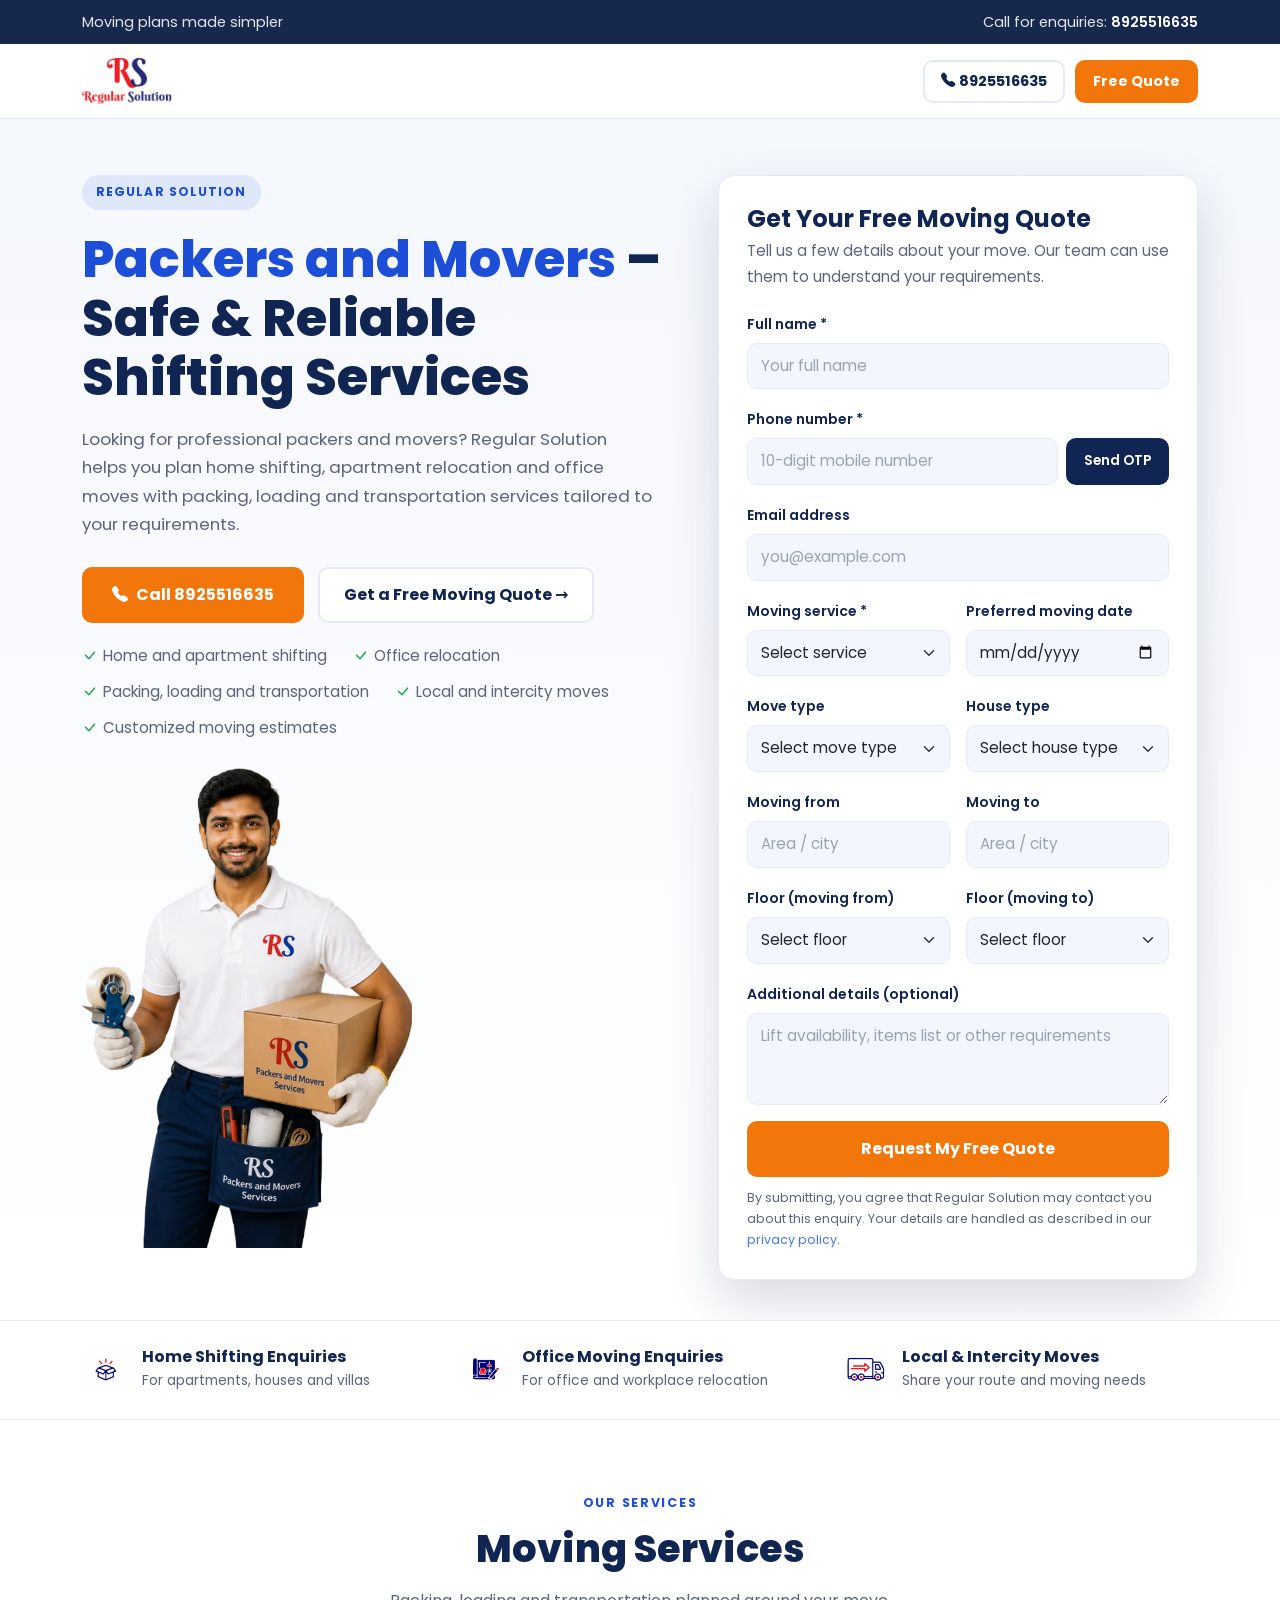
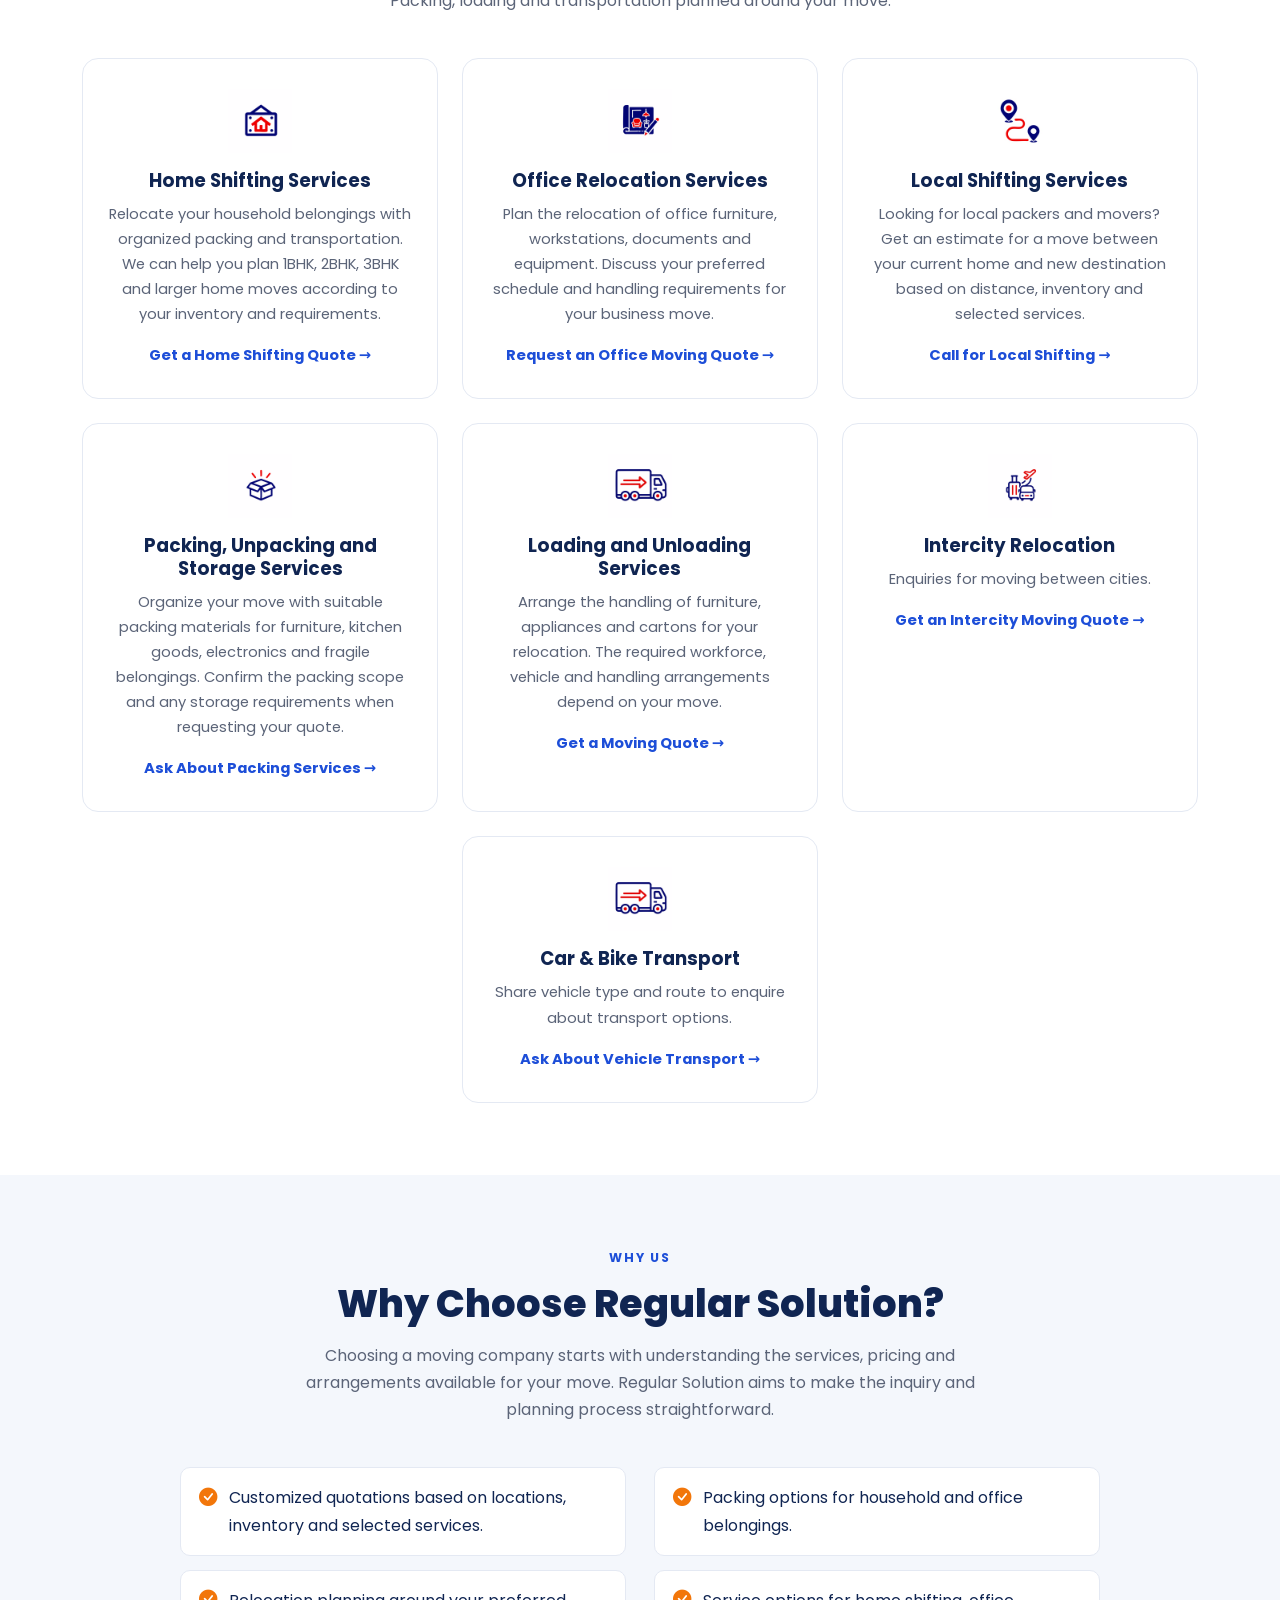
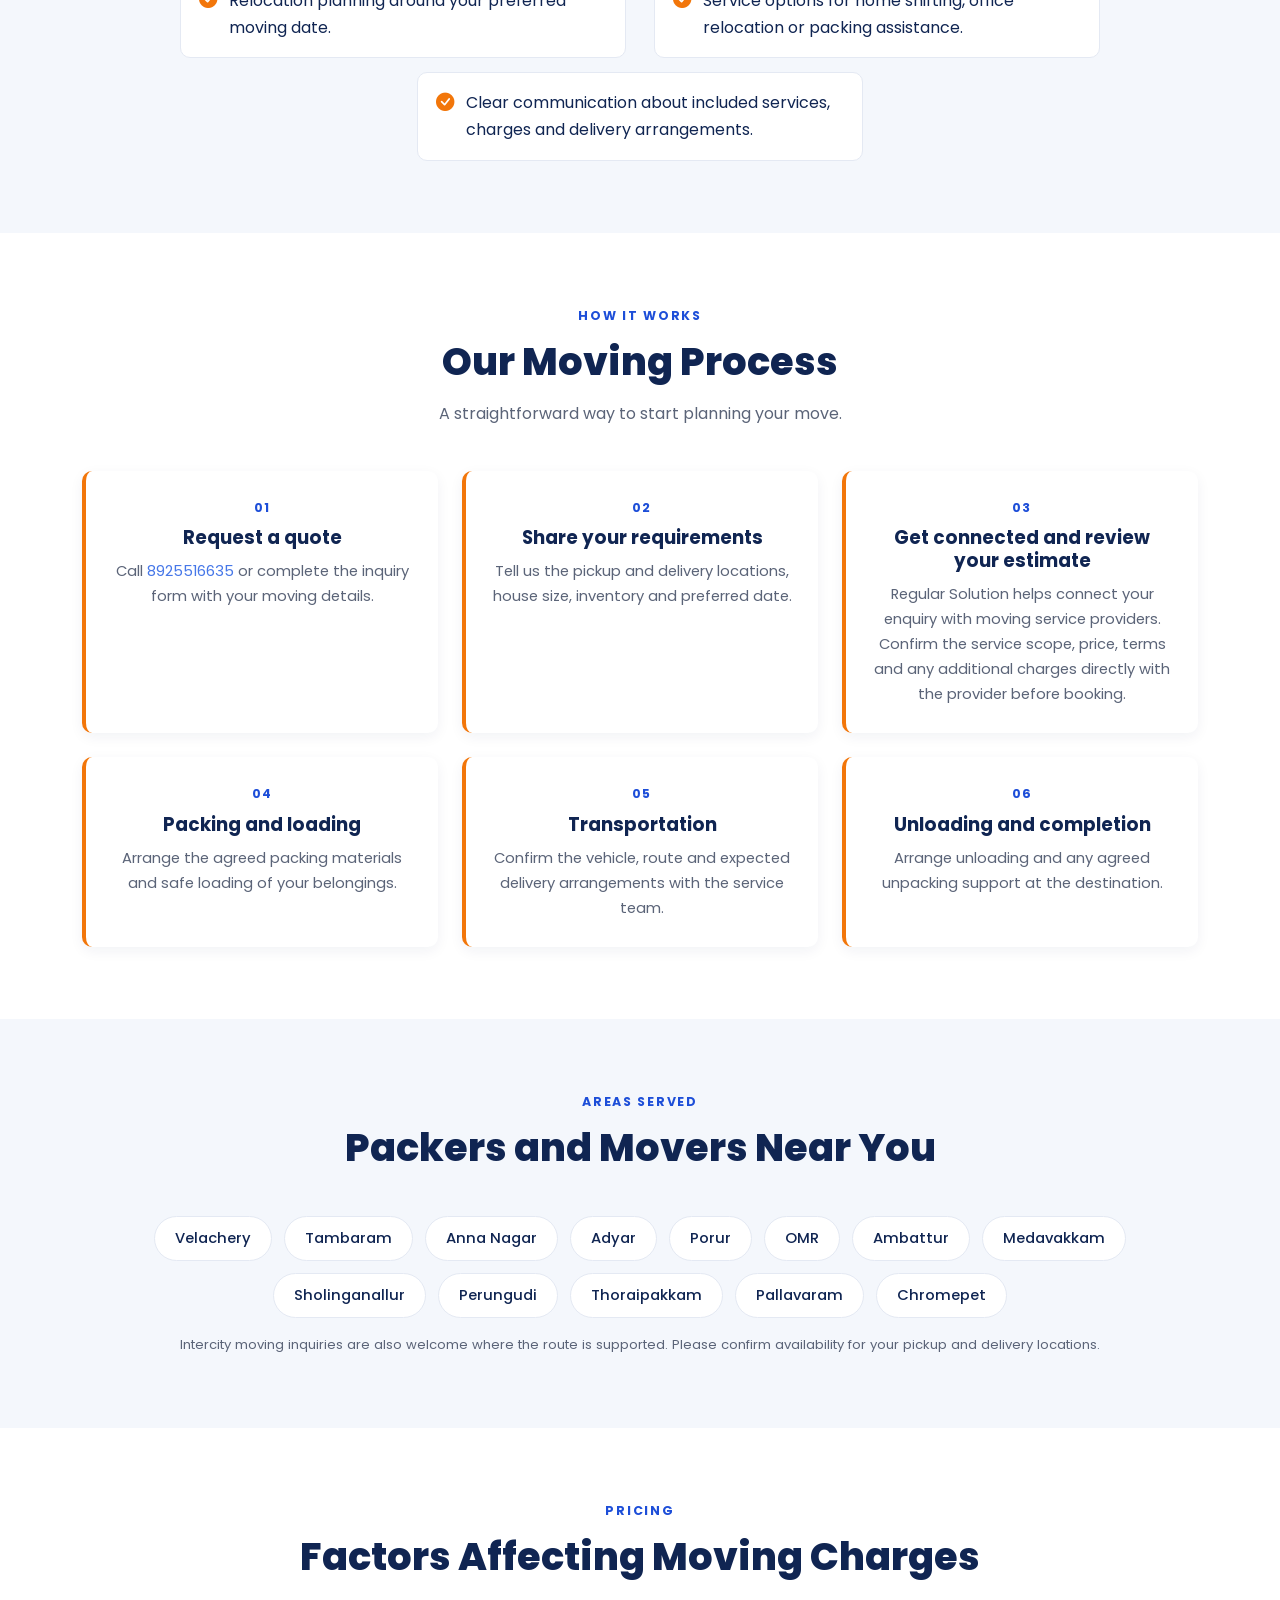
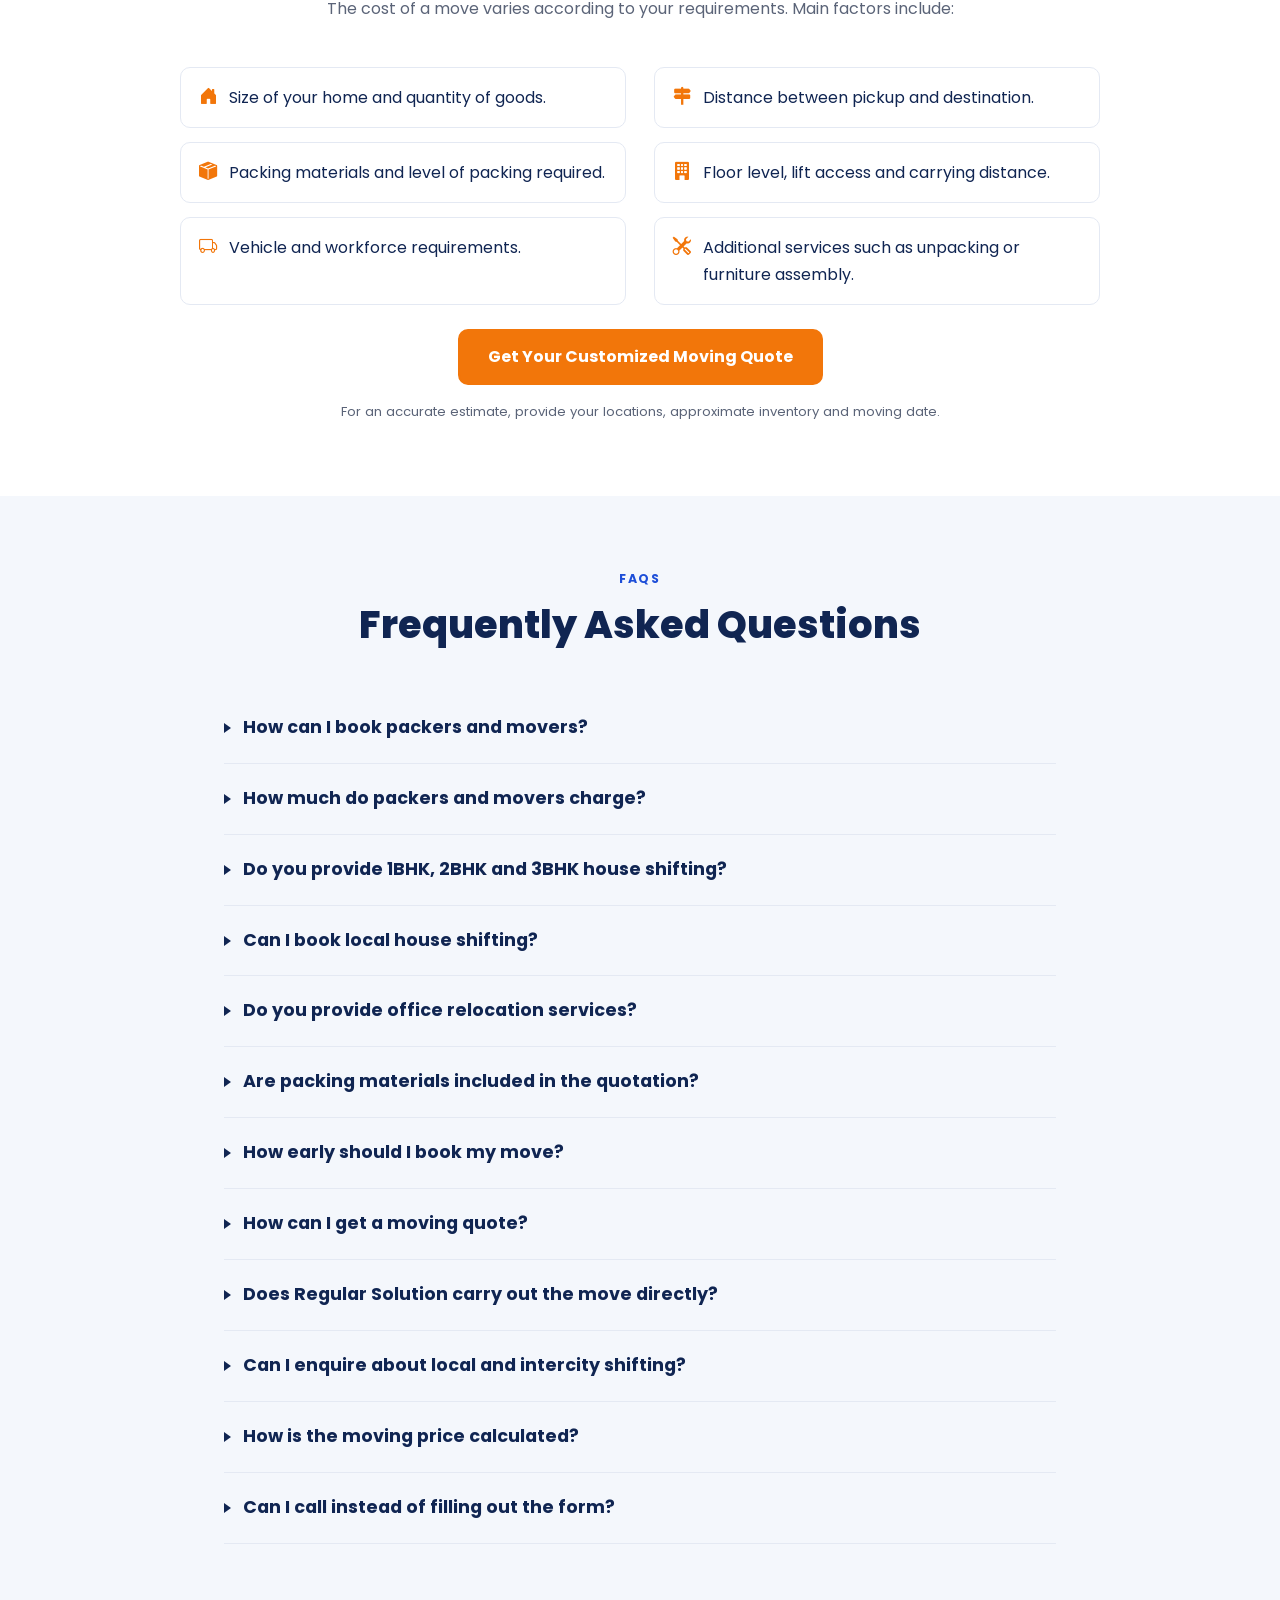
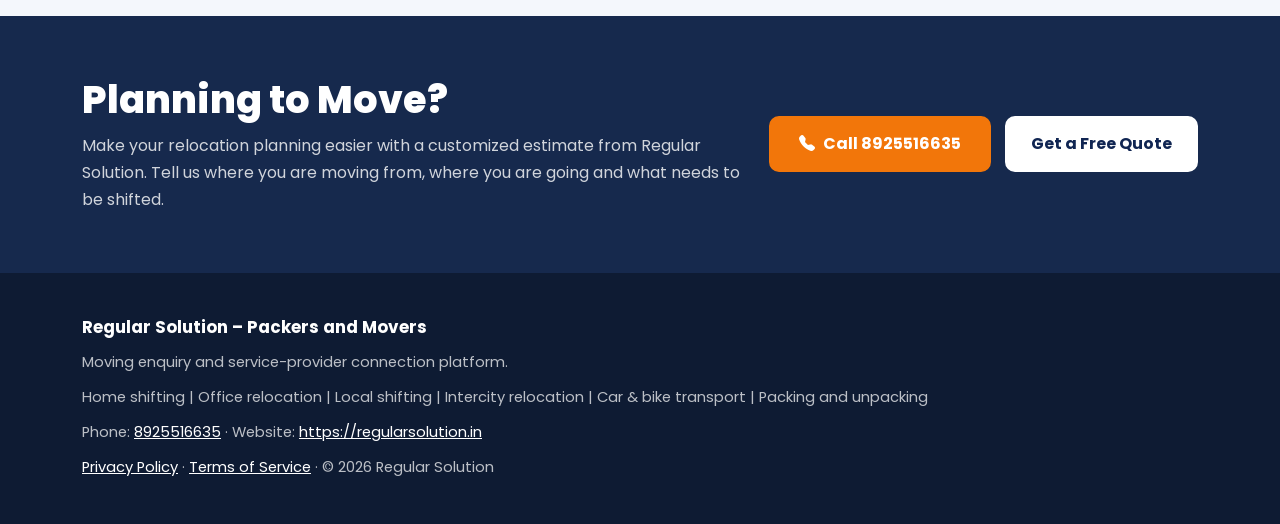
==== regular-solution/index.html @ fa6981e9 "feat: add regular-solution web files and Netlify redirects for Chennai landing page" ====
<!DOCTYPE html>
<html lang="en">

<head>
    <meta charset="utf-8">
    <meta name="viewport" content="width=device-width, initial-scale=1">
    <title>Packers and Movers | Regular Solution</title>
    <meta name="description"
        content="Looking for packers and movers? Contact Regular Solution for home shifting, office relocation, packing and moving estimates. Call 8925516635.">
    <meta name="keywords"
        content="packers and movers, house shifting services, home shifting services, local packers and movers, office relocation services">
    <meta name="author" content="Regular Solution">
    <meta name="theme-color" content="#16294d">
    <link rel="canonical" href="https://regularsolution.in/">

    <!-- Open Graph -->
    <meta property="og:type" content="website">
    <meta property="og:title" content="Packers and Movers | Regular Solution">
    <meta property="og:description"
        content="Home shifting, office relocation, packing and moving estimates. Call 8925516635.">
    <meta property="og:image" content="images/hero/packers-and-movers.webp">
    <meta property="og:url" content="https://regularsolution.in/">

    <link rel="icon" href="images/favicon-32.png" sizes="32x32" type="image/png">
    <link rel="icon" href="images/rs-icon.png" sizes="512x512" type="image/png">
    <link rel="apple-touch-icon" href="images/apple-touch-icon.png">

    <!-- Fonts -->
    <link rel="preconnect" href="https://fonts.googleapis.com">
    <link rel="preconnect" href="https://fonts.gstatic.com" crossorigin>
    <link href="https://fonts.googleapis.com/css2?family=Poppins:wght@400;500;600;700;800&display=swap"
        rel="stylesheet">

    <!-- Bootstrap 5 + Bootstrap Icons -->
    <link href="https://cdn.jsdelivr.net/npm/bootstrap@5.3.3/dist/css/bootstrap.min.css" rel="stylesheet">
    <link href="https://cdn.jsdelivr.net/npm/bootstrap-icons@1.11.3/font/bootstrap-icons.min.css" rel="stylesheet">

    <!-- Project styles: shared tokens first, then the landing layer -->
    <link href="css/style.css" rel="stylesheet">
    <link href="css/landing.css" rel="stylesheet">

    <!-- FAQ structured data: mirrors the FAQ section below -->
    <script type="application/ld+json">
    {
        "@context": "https://schema.org",
        "@type": "FAQPage",
        "mainEntity": [
            {"@type": "Question", "name": "How can I book packers and movers?",
             "acceptedAnswer": {"@type": "Answer", "text": "Call Regular Solution at 8925516635 or submit the inquiry form with your pickup location, destination, moving date and household inventory."}},
            {"@type": "Question", "name": "How much do packers and movers charge?",
             "acceptedAnswer": {"@type": "Answer", "text": "The price depends on the size of the move, distance, packing requirements, access conditions and additional services. Request a customized estimate."}},
            {"@type": "Question", "name": "Do you provide 1BHK, 2BHK and 3BHK house shifting?",
             "acceptedAnswer": {"@type": "Answer", "text": "Request an estimate for your house size and confirm availability and service scope before booking."}},
            {"@type": "Question", "name": "Can I book local house shifting?",
             "acceptedAnswer": {"@type": "Answer", "text": "Share your pickup and destination localities to confirm availability and receive a quote."}},
            {"@type": "Question", "name": "Do you provide office relocation services?",
             "acceptedAnswer": {"@type": "Answer", "text": "Contact the team with details of your office furniture, equipment, locations and preferred schedule to confirm available services."}},
            {"@type": "Question", "name": "Are packing materials included in the quotation?",
             "acceptedAnswer": {"@type": "Answer", "text": "Packing materials depend on the selected package. Ask for a quotation that states which materials and packing services are included."}},
            {"@type": "Question", "name": "How early should I book my move?",
             "acceptedAnswer": {"@type": "Answer", "text": "Contact the team as early as possible, especially for preferred dates or larger relocations. Confirm availability before booking."}},
            {"@type": "Question", "name": "How can I get a moving quote?",
             "acceptedAnswer": {"@type": "Answer", "text": "Call 8925516635 or fill in the quote form with your moving route, service type and preferred date, verify your mobile number with the OTP, and submit."}},
            {"@type": "Question", "name": "Does Regular Solution carry out the move directly?",
             "acceptedAnswer": {"@type": "Answer", "text": "Regular Solution is an enquiry and connection platform. We pass your requirement to moving service providers, and the move itself is carried out by the provider you agree terms with."}},
            {"@type": "Question", "name": "Can I enquire about local and intercity shifting?",
             "acceptedAnswer": {"@type": "Answer", "text": "Yes. Enter both the pickup and the destination area in the form — for a local move or between two cities — and mention any special requirements in the additional details box."}},
            {"@type": "Question", "name": "How is the moving price calculated?",
             "acceptedAnswer": {"@type": "Answer", "text": "Pricing depends on the volume of items, distance, floor and lift access, packing material and the date of the move. The provider confirms the final price with you after reviewing your requirement."}},
            {"@type": "Question", "name": "Can I call instead of filling out the form?",
             "acceptedAnswer": {"@type": "Answer", "text": "Yes. Call 8925516635 and share your moving details with our coordinator, who will record the same information for you."}}
        ]
    }
    </script>
</head>

<body class="lp">

    <a class="skip-link" href="#quote">Skip to the quote form</a>

    <!-- ==================== ANNOUNCEMENT BAR ==================== -->
    <div class="lp-announce">
        <div class="container">
            <span>Moving plans made simpler</span>
            <span>Call for enquiries: <a href="tel:8925516635">8925516635</a></span>
        </div>
    </div>

    <!-- ==================== HEADER ==================== -->
    <header class="lp-header">
        <div class="container">
            <a class="lp-brand" href="index.html" aria-label="Regular Solution – Packers and Movers">
                <img src="images/logo.png" alt="Regular Solution" width="420" height="215">
            </a>

            <div class="lp-header-actions">
                <a class="btn btn-lp-ghost btn-sm-lp" href="tel:8925516635">
                    <i class="bi bi-telephone-fill me-1" aria-hidden="true"></i><span>8925516635</span>
                </a>
                <a class="btn btn-lp-orange btn-sm-lp" href="#quote">Free Quote</a>
            </div>
        </div>
    </header>

    <main id="main">

        <!-- ==================== 1. HERO + QUOTE FORM ==================== -->
        <section class="lp-hero lp-hero--copy-first">
            <div class="container">
                <div class="lp-hero-grid">

                    <!-- Copy -->
                    <div class="lp-hero-copy-col">
                        <span class="lp-eyebrow">Regular Solution</span>
                        <h1><span class="hl">Packers and Movers</span> &ndash; Safe &amp; Reliable Shifting
                            Services</h1>
                        <p class="lp-hero-copy">
                            Looking for professional packers and movers? Regular Solution helps you plan
                            home shifting, apartment relocation and office moves with packing, loading and
                            transportation services tailored to your requirements.
                        </p>

                        <div class="lp-actions">
                            <a class="btn btn-lp-orange" href="tel:8925516635">
                                <i class="bi bi-telephone-fill me-2" aria-hidden="true"></i>Call 8925516635
                            </a>
                            <a class="btn btn-lp-ghost" href="#quote">Get a Free Moving Quote &rarr;</a>
                        </div>

                        <ul class="lp-ticks">
                            <li><i class="bi bi-check-lg" aria-hidden="true"></i>Home and apartment shifting</li>
                            <li><i class="bi bi-check-lg" aria-hidden="true"></i>Office relocation</li>
                            <li><i class="bi bi-check-lg" aria-hidden="true"></i>Packing, loading and transportation
                            </li>
                            <li><i class="bi bi-check-lg" aria-hidden="true"></i>Local and intercity moves</li>
                            <li><i class="bi bi-check-lg" aria-hidden="true"></i>Customized moving estimates</li>
                        </ul>

                        <img class="lp-hero-photo" src="images/hero/packers-and-movers.webp"
                            alt="Regular Solution packing professional holding a sealed carton" width="539"
                            height="741">
                    </div>

                    <!-- 2. Quick quote form -->
                    <div class="lp-hero-form-col" id="quote">
                        <div class="lp-quote">
                            <h2>Get Your Free Moving Quote</h2>
                            <p class="lp-quote-sub">
                                Tell us a few details about your move. Our team can use them to understand your
                                requirements.
                            </p>

                            <form class="needs-validation" action="api/submit-form.php" method="post" data-otp-form
                                novalidate>
                                <input type="hidden" name="form_name" value="Packers and movers home page">
                                <!-- Honeypot: hidden from people, filled in by bots -->
                                <div class="hp-field" aria-hidden="true">
                                    <label for="qCompany">Company</label>
                                    <input type="text" id="qCompany" name="company" tabindex="-1" autocomplete="off">
                                </div>

                                <div class="row g-3">
                                    <div class="col-12">
                                        <label class="form-label" for="qName">Full name *</label>
                                        <input class="form-control" type="text" id="qName" name="name"
                                            autocomplete="name" placeholder="Your full name" required>
                                        <div class="invalid-feedback">Please enter your name.</div>
                                    </div>

                                    <div class="col-12">
                                        <label class="form-label" for="qPhone">Phone number *</label>
                                        <div class="otp-row">
                                            <input class="form-control" type="tel" id="qPhone" name="phone"
                                                inputmode="numeric" autocomplete="tel" maxlength="15"
                                                placeholder="10-digit mobile number" required data-otp-phone>
                                            <button class="btn btn-otp" type="button" data-otp-send>Send OTP</button>
                                        </div>
                                        <div class="invalid-feedback">Enter a valid 10-digit mobile number.</div>

                                        <div class="otp-box d-none" data-otp-box>
                                            <label class="form-label" for="qOtp">Enter the 6-digit OTP</label>
                                            <div class="otp-row">
                                                <input class="form-control otp-code" type="text" id="qOtp"
                                                    inputmode="numeric" maxlength="6" placeholder="------"
                                                    autocomplete="one-time-code" data-otp-input>
                                                <button class="btn btn-otp" type="button"
                                                    data-otp-verify>Verify</button>
                                            </div>
                                            <p class="otp-note" data-otp-note aria-live="polite"></p>
                                        </div>
                                    </div>

                                    <div class="col-12">
                                        <label class="form-label" for="qEmail">Email address</label>
                                        <input class="form-control" type="email" id="qEmail" name="email"
                                            autocomplete="email" placeholder="you@example.com">
                                        <div class="invalid-feedback">Please enter a valid email address.</div>
                                    </div>

                                    <div class="col-md-6">
                                        <label class="form-label" for="qService">Moving service *</label>
                                        <select class="form-select" id="qService" name="service" required>
                                            <option value="" selected disabled>Select service</option>
                                            <option>House Shifting</option>
                                            <option>Office Relocation</option>
                                            <option>Local Shifting</option>
                                            <option>Intercity Relocation</option>
                                            <option>Car &amp; Bike Transport</option>
                                            <option>Packing &amp; Storage</option>
                                        </select>
                                        <div class="invalid-feedback">Please select a moving service.</div>
                                    </div>

                                    <div class="col-md-6">
                                        <label class="form-label" for="qDate">Preferred moving date</label>
                                        <input class="form-control" type="date" id="qDate" name="date">
                                    </div>

                                    <div class="col-md-6">
                                        <label class="form-label" for="qMoveType">Move type</label>
                                        <select class="form-select" id="qMoveType" name="move_type">
                                            <option value="" selected>Select move type</option>
                                            <option>Within city</option>
                                            <option>Intercity</option>
                                            <option>Outer city</option>
                                            <option>Part load</option>
                                        </select>
                                    </div>

                                    <div class="col-md-6">
                                        <label class="form-label" for="qHouseType">House type</label>
                                        <select class="form-select" id="qHouseType" name="house_type">
                                            <option value="" selected>Select house type</option>
                                            <option>1 RK</option>
                                            <option>1 BHK</option>
                                            <option>2 BHK</option>
                                            <option>3 BHK</option>
                                            <option>4 BHK+</option>
                                            <option>Villa / Independent house</option>
                                            <option>Office / Commercial</option>
                                        </select>
                                    </div>

                                    <div class="col-md-6">
                                        <label class="form-label" for="qFrom">Moving from</label>
                                        <input class="form-control" type="text" id="qFrom" name="from"
                                            placeholder="Area / city">
                                    </div>

                                    <div class="col-md-6">
                                        <label class="form-label" for="qTo">Moving to</label>
                                        <input class="form-control" type="text" id="qTo" name="to"
                                            placeholder="Area / city">
                                    </div>

                                    <div class="col-md-6">
                                        <label class="form-label" for="qFloorFrom">Floor (moving from)</label>
                                        <select class="form-select" id="qFloorFrom" name="floor_from">
                                            <option value="" selected>Select floor</option>
                                            <option>Ground floor</option>
                                            <option>1st floor</option>
                                            <option>2nd floor</option>
                                            <option>3rd floor</option>
                                            <option>4th floor</option>
                                            <option>5th floor</option>
                                            <option>6th – 10th floor</option>
                                            <option>Above 10th floor</option>
                                        </select>
                                    </div>

                                    <div class="col-md-6">
                                        <label class="form-label" for="qFloorTo">Floor (moving to)</label>
                                        <select class="form-select" id="qFloorTo" name="floor_to">
                                            <option value="" selected>Select floor</option>
                                            <option>Ground floor</option>
                                            <option>1st floor</option>
                                            <option>2nd floor</option>
                                            <option>3rd floor</option>
                                            <option>4th floor</option>
                                            <option>5th floor</option>
                                            <option>6th – 10th floor</option>
                                            <option>Above 10th floor</option>
                                        </select>
                                    </div>

                                    <div class="col-12">
                                        <label class="form-label" for="qMessage">Additional details (optional)</label>
                                        <textarea class="form-control" id="qMessage" name="message" rows="3"
                                            placeholder="Lift availability, items list or other requirements"></textarea>
                                    </div>

                                    <div class="col-12">
                                        <button class="btn btn-lp-orange w-100" type="submit">Request My Free Quote</button>
                                        <p class="lp-consent">
                                            By submitting, you agree that Regular Solution may contact you about this
                                            enquiry. Your details are handled as described in our
                                            <a href="privacy.html">privacy policy</a>.
                                        </p>
                                    </div>
                                </div>

                                <div class="alert d-none" data-form-message></div>
                            </form>
                        </div>
                    </div>
                </div>
            </div>
        </section>

        <!-- ==================== TRUST STRIP ==================== -->
        <section class="lp-trust">
            <div class="container">
                <h2 class="visually-hidden">What you can enquire about</h2>
                <div class="lp-trust-grid">
                    <div class="lp-trust-item">
                        <img src="images/services/packers-movers.jpg" alt="" aria-hidden="true" width="46" height="46"
                            loading="lazy">
                        <div>
                            <h3>Home Shifting Enquiries</h3>
                            <p>For apartments, houses and villas</p>
                        </div>
                    </div>
                    <div class="lp-trust-item">
                        <img src="images/services/interior-design.jpg" alt="" aria-hidden="true" width="46" height="46"
                            loading="lazy">
                        <div>
                            <h3>Office Moving Enquiries</h3>
                            <p>For office and workplace relocation</p>
                        </div>
                    </div>
                    <div class="lp-trust-item">
                        <img src="images/services/transport.jpg" alt="" aria-hidden="true" width="46" height="46"
                            loading="lazy">
                        <div>
                            <h3>Local &amp; Intercity Moves</h3>
                            <p>Share your route and moving needs</p>
                        </div>
                    </div>
                </div>
            </div>
        </section>

        <!-- ==================== 3. OUR SERVICES ==================== -->
        <section class="lp-section" id="services">
            <div class="container">
                <div class="lp-head">
                    <span class="lp-tag">Our Services</span>
                    <h2>Moving Services</h2>
                    <p>Packing, loading and transportation planned around your move.</p>
                </div>

                <div class="lp-cards lp-cards--center">
                    <article class="lp-card" id="home-shifting">
                        <img src="images/services/rental-house.jpg" alt="" aria-hidden="true" width="64" height="64"
                            loading="lazy">
                        <h3>Home Shifting Services</h3>
                        <p>
                            Relocate your household belongings with organized packing and transportation. We can
                            help you plan 1BHK, 2BHK, 3BHK and larger home moves according to your inventory and
                            requirements.
                        </p>
                        <a class="lp-card-link" href="#quote">Get a Home Shifting Quote &rarr;</a>
                    </article>

                    <article class="lp-card" id="office-relocation">
                        <img src="images/services/interior-design.jpg" alt="" aria-hidden="true" width="64" height="64"
                            loading="lazy">
                        <h3>Office Relocation Services</h3>
                        <p>
                            Plan the relocation of office furniture, workstations, documents and equipment. Discuss
                            your preferred schedule and handling requirements for your business move.
                        </p>
                        <a class="lp-card-link" href="#quote">Request an Office Moving Quote &rarr;</a>
                    </article>

                    <article class="lp-card">
                        <img src="images/services/local-route.jpg" alt="" aria-hidden="true" width="64" height="64"
                            loading="lazy">
                        <h3>Local Shifting Services</h3>
                        <p>
                            Looking for local packers and movers? Get an estimate for a move between your
                            current home and new destination based on distance, inventory and selected services.
                        </p>
                        <a class="lp-card-link" href="tel:8925516635">Call for Local Shifting &rarr;</a>
                    </article>

                    <article class="lp-card">
                        <img src="images/services/packers-movers.jpg" alt="" aria-hidden="true" width="64" height="64"
                            loading="lazy">
                        <h3>Packing, Unpacking and Storage Services</h3>
                        <p>
                            Organize your move with suitable packing materials for furniture, kitchen goods,
                            electronics and fragile belongings. Confirm the packing scope and any storage
                            requirements when requesting your quote.
                        </p>
                        <a class="lp-card-link" href="#quote">Ask About Packing Services &rarr;</a>
                    </article>

                    <article class="lp-card">
                        <img src="images/services/transport.jpg" alt="" aria-hidden="true" width="64" height="64"
                            loading="lazy">
                        <h3>Loading and Unloading Services</h3>
                        <p>
                            Arrange the handling of furniture, appliances and cartons for your relocation. The
                            required workforce, vehicle and handling arrangements depend on your move.
                        </p>
                        <a class="lp-card-link" href="#quote">Get a Moving Quote &rarr;</a>
                    </article>

                    <article class="lp-card">
                        <img src="images/services/travels.jpg" alt="" aria-hidden="true" width="64" height="64"
                            loading="lazy">
                        <h3>Intercity Relocation</h3>
                        <p>Enquiries for moving between cities.</p>
                        <a class="lp-card-link" href="#quote">Get an Intercity Moving Quote &rarr;</a>
                    </article>

                    <article class="lp-card">
                        <img src="images/services/transport.jpg" alt="" aria-hidden="true" width="64" height="64"
                            loading="lazy">
                        <h3>Car &amp; Bike Transport</h3>
                        <p>Share vehicle type and route to enquire about transport options.</p>
                        <a class="lp-card-link" href="#quote">Ask About Vehicle Transport &rarr;</a>
                    </article>
                </div>
            </div>
        </section>

        <!-- ==================== 4. WHY CHOOSE ==================== -->
        <section class="lp-section lp-section--soft">
            <div class="container">
                <div class="lp-head">
                    <span class="lp-tag">Why Us</span>
                    <h2>Why Choose Regular Solution?</h2>
                    <p>
                        Choosing a moving company starts with understanding the services, pricing and arrangements
                        available for your move. Regular Solution aims to make the inquiry and planning process
                        straightforward.
                    </p>
                </div>

                <ul class="lp-checklist">
                    <li><i class="bi bi-check-circle-fill" aria-hidden="true"></i>Customized quotations based on
                        locations, inventory and selected services.</li>
                    <li><i class="bi bi-check-circle-fill" aria-hidden="true"></i>Packing options for household and
                        office belongings.</li>
                    <li><i class="bi bi-check-circle-fill" aria-hidden="true"></i>Relocation planning around your
                        preferred moving date.</li>
                    <li><i class="bi bi-check-circle-fill" aria-hidden="true"></i>Service options for home shifting,
                        office relocation or packing assistance.</li>
                    <li><i class="bi bi-check-circle-fill" aria-hidden="true"></i>Clear communication about included
                        services, charges and delivery arrangements.</li>
                </ul>
            </div>
        </section>

        <!-- ==================== 5. MOVING PROCESS ==================== -->
        <section class="lp-section">
            <div class="container">
                <div class="lp-head">
                    <span class="lp-tag">How It Works</span>
                    <h2>Our Moving Process</h2>
                    <p>A straightforward way to start planning your move.</p>
                </div>

                <div class="lp-steps">
                    <article class="lp-step">
                        <span class="lp-step-no">01</span>
                        <h3>Request a quote</h3>
                        <p>Call <a href="tel:8925516635">8925516635</a> or complete the inquiry form with your moving
                            details.</p>
                    </article>
                    <article class="lp-step">
                        <span class="lp-step-no">02</span>
                        <h3>Share your requirements</h3>
                        <p>Tell us the pickup and delivery locations, house size, inventory and preferred date.</p>
                    </article>
                    <article class="lp-step">
                        <span class="lp-step-no">03</span>
                        <h3>Get connected and review your estimate</h3>
                        <p>Regular Solution helps connect your enquiry with moving service providers. Confirm the
                            service scope, price, terms and any additional charges directly with the provider before
                            booking.</p>
                    </article>
                    <article class="lp-step">
                        <span class="lp-step-no">04</span>
                        <h3>Packing and loading</h3>
                        <p>Arrange the agreed packing materials and safe loading of your belongings.</p>
                    </article>
                    <article class="lp-step">
                        <span class="lp-step-no">05</span>
                        <h3>Transportation</h3>
                        <p>Confirm the vehicle, route and expected delivery arrangements with the service team.</p>
                    </article>
                    <article class="lp-step">
                        <span class="lp-step-no">06</span>
                        <h3>Unloading and completion</h3>
                        <p>Arrange unloading and any agreed unpacking support at the destination.</p>
                    </article>
                </div>
            </div>
        </section>

        <!-- ==================== 6. AREAS SERVED ==================== -->
        <!-- TODO: keep only localities Regular Solution genuinely serves. -->
        <section class="lp-section lp-section--soft">
            <div class="container">
                <div class="lp-head">
                    <span class="lp-tag">Areas Served</span>
                    <h2>Packers and Movers Near You</h2>
                </div>

                <ul class="lp-areas">
                    <li>Velachery</li>
                    <li>Tambaram</li>
                    <li>Anna Nagar</li>
                    <li>Adyar</li>
                    <li>Porur</li>
                    <li>OMR</li>
                    <li>Ambattur</li>
                    <li>Medavakkam</li>
                    <li>Sholinganallur</li>
                    <li>Perungudi</li>
                    <li>Thoraipakkam</li>
                    <li>Pallavaram</li>
                    <li>Chromepet</li>
                </ul>
                <p class="lp-areas-note">
                    Intercity moving inquiries are also welcome where the route is supported. Please confirm
                    availability for your pickup and delivery locations.
                </p>
            </div>
        </section>

        <!-- ==================== 7. MOVING CHARGES ==================== -->
        <section class="lp-section">
            <div class="container">
                <div class="lp-head">
                    <span class="lp-tag">Pricing</span>
                    <h2>Factors Affecting Moving Charges</h2>
                    <p>The cost of a move varies according to your requirements. Main factors include:</p>
                </div>

                <ul class="lp-checklist">
                    <li><i class="bi bi-house-door-fill" aria-hidden="true"></i>Size of your home and quantity of goods.
                    </li>
                    <li><i class="bi bi-signpost-2-fill" aria-hidden="true"></i>Distance between pickup and destination.
                    </li>
                    <li><i class="bi bi-box-seam-fill" aria-hidden="true"></i>Packing materials and level of packing
                        required.</li>
                    <li><i class="bi bi-building-fill" aria-hidden="true"></i>Floor level, lift access and carrying
                        distance.</li>
                    <li><i class="bi bi-truck" aria-hidden="true"></i>Vehicle and workforce requirements.</li>
                    <li><i class="bi bi-tools" aria-hidden="true"></i>Additional services such as unpacking or furniture
                        assembly.</li>
                </ul>

                <div class="text-center mt-4">
                    <a class="btn btn-lp-orange" href="#quote">Get Your Customized Moving Quote</a>
                    <p class="lp-areas-note mt-3">
                        For an accurate estimate, provide your locations, approximate inventory and moving date.
                    </p>
                </div>
            </div>
        </section>

        <!-- ==================== 8. REVIEWS & TRUST ==================== -->
        <!-- Add only genuine customer reviews or an approved Google Business Profile
         widget here. Do not publish fabricated testimonials, ratings or counts. -->

        <!-- ==================== 9. FAQ ==================== -->
        <section class="lp-section lp-section--soft">
            <div class="container">
                <div class="lp-head">
                    <span class="lp-tag">FAQs</span>
                    <h2>Frequently Asked Questions</h2>
                </div>

                <div class="lp-faq">
                    <details>
                        <summary>How can I book packers and movers?</summary>
                        <p>
                            Call Regular Solution at <a href="tel:8925516635">8925516635</a> or submit the inquiry
                            form with your pickup location, destination, moving date and household inventory.
                        </p>
                    </details>
                    <details>
                        <summary>How much do packers and movers charge?</summary>
                        <p>
                            The price depends on the size of the move, distance, packing requirements, access
                            conditions and additional services. Request a customized estimate.
                        </p>
                    </details>
                    <details>
                        <summary>Do you provide 1BHK, 2BHK and 3BHK house shifting?</summary>
                        <p>Request an estimate for your house size and confirm availability and service scope before
                            booking.</p>
                    </details>
                    <details>
                        <summary>Can I book local house shifting?</summary>
                        <p>Share your pickup and destination localities to confirm availability and receive a quote.</p>
                    </details>
                    <details>
                        <summary>Do you provide office relocation services?</summary>
                        <p>
                            Contact the team with details of your office furniture, equipment, locations and
                            preferred schedule to confirm available services.
                        </p>
                    </details>
                    <details>
                        <summary>Are packing materials included in the quotation?</summary>
                        <p>
                            Packing materials depend on the selected package. Ask for a quotation that states which
                            materials and packing services are included.
                        </p>
                    </details>
                    <details>
                        <summary>How early should I book my move?</summary>
                        <p>
                            Contact the team as early as possible, especially for preferred dates or larger
                            relocations. Confirm availability before booking.
                        </p>
                    </details>
                    <details>
                        <summary>How can I get a moving quote?</summary>
                        <p>Call <a href="tel:8925516635">8925516635</a> or fill in the quote form with your moving
                            route, service type and preferred date, verify your mobile number with the OTP, and
                            submit.</p>
                    </details>
                    <details>
                        <summary>Does Regular Solution carry out the move directly?</summary>
                        <p>
                            Regular Solution is an enquiry and connection platform. We pass your requirement to
                            moving service providers, and the move itself is carried out by the provider you agree
                            terms with.
                        </p>
                    </details>
                    <details>
                        <summary>Can I enquire about local and intercity shifting?</summary>
                        <p>
                            Yes. Enter both the pickup and the destination area in the form &mdash; for a local move or
                            between two cities &mdash; and mention any special requirements in the
                            additional details box.
                        </p>
                    </details>
                    <details>
                        <summary>How is the moving price calculated?</summary>
                        <p>
                            Pricing depends on the volume of items, distance, floor and lift access, packing material
                            and the date of the move. The provider confirms the final price with you after reviewing
                            your requirement.
                        </p>
                    </details>
                    <details>
                        <summary>Can I call instead of filling out the form?</summary>
                        <p>
                            Yes. Call <a href="tel:8925516635">8925516635</a> and share your moving details with our
                            coordinator, who will record the same information for you.
                        </p>
                    </details>
                </div>
            </div>
        </section>

        <!-- ==================== 10. FINAL CTA ==================== -->
        <section class="lp-cta" id="contact">
            <div class="container">
                <div class="lp-cta-grid">
                    <div>
                        <h2>Planning to Move?</h2>
                        <p>
                            Make your relocation planning easier with a customized estimate from Regular Solution.
                            Tell us where you are moving from, where you are going and what needs to be shifted.
                        </p>
                    </div>
                    <div class="lp-actions mb-0">
                        <a class="btn btn-lp-orange" href="tel:8925516635">
                            <i class="bi bi-telephone-fill me-2" aria-hidden="true"></i>Call 8925516635
                        </a>
                        <a class="btn btn-lp-ghost" href="#quote">Get a Free Quote</a>
                    </div>
                </div>
            </div>
        </section>

    </main>

    <!-- ==================== 11. FOOTER ==================== -->
    <!-- TODO: add a verified business address and business email once confirmed. -->
    <footer class="lp-footer">
        <div class="container">
            <h2>Regular Solution &ndash; Packers and Movers</h2>
            <p>Moving enquiry and service-provider connection platform.</p>
            <p>Home shifting | Office relocation | Local shifting | Intercity relocation | Car &amp; bike transport |
                Packing and unpacking</p>
            <p>
                Phone: <a href="tel:8925516635">8925516635</a> &middot;
                Website: <a href="https://regularsolution.in">https://regularsolution.in</a>
            </p>
            <p class="mb-0">
                <a href="privacy.html">Privacy Policy</a> &middot;
                <a href="terms.html">Terms of Service</a> &middot;
                &copy; <span data-current-year>2026</span> Regular Solution
            </p>
        </div>
    </footer>

    <!-- Scripts -->
    <script src="https://cdn.jsdelivr.net/npm/bootstrap@5.3.3/dist/js/bootstrap.bundle.min.js"></script>
    <script src="js/script.js"></script>
</body>

</html>
---- regular-solution/css/style.css ----
/* ==========================================================================
   Regular Solution — Main Stylesheet
   1.  Design tokens
   2.  Base & typography
   3.  Buttons & utilities
   4.  Top information header
   5.  Navigation bar
   6.  Floating action buttons
   7.  Hero section / page banner
   8.  Section headings
   9.  Service cards
   10. About section
   11. Booking form
   12. Why choose us
   13. Statistics counters
   14. How it works timeline
   15. Testimonials slider
   16. FAQ accordion
   17. Blog cards
   18. Newsletter
   19. Footer
   20. Scroll reveal animations
   21. Responsive refinements
   ========================================================================== */

/* 1. Design tokens ======================================================== */
:root {
    --primary: #4677E8;
    --primary-dark: #2f5cc4;
    --secondary: #102552;
    --danger: #EF2D2D;
    --accent: #FFB511;
    --accent-dark: #f0a300;
    --light-bg: #F3F6FC;
    --dark: #111827;
    --white: #FFFFFF;
    --muted: #5b6478;
    --border: #e3e9f5;
    --whatsapp: #25D366;

    --radius-sm: 10px;
    --radius: 16px;
    --radius-lg: 24px;
    --radius-pill: 999px;

    --shadow-sm: 0 4px 14px rgba(16, 37, 82, .06);
    --shadow: 0 10px 30px rgba(16, 37, 82, .09);
    --shadow-lg: 0 22px 50px rgba(16, 37, 82, .16);

    --ease: cubic-bezier(.22, .61, .36, 1);
    --font: "Poppins", "Segoe UI", system-ui, -apple-system, sans-serif;
}

/* 2. Base & typography ==================================================== */
* {
    box-sizing: border-box;
}

html {
    scroll-behavior: smooth;
    /* Clears the sticky navbar when jumping to an anchor. Shrinks with the
       navbar at the breakpoints in section 21. */
    scroll-padding-top: 100px;
    /* Stop iOS inflating text when a phone is rotated to landscape. */
    -webkit-text-size-adjust: 100%;
    text-size-adjust: 100%;
}

body {
    font-family: var(--font);
    font-weight: 400;
    color: var(--dark);
    background-color: var(--white);
    line-height: 1.7;
    overflow-x: hidden;
}

h1, h2, h3, h4, h5, h6 {
    font-weight: 700;
    color: var(--secondary);
    line-height: 1.25;
}

h1 {
    font-weight: 800;
}

p {
    color: var(--muted);
}

a {
    text-decoration: none;
    color: var(--primary);
    transition: color .25s var(--ease);
}

a:hover {
    color: var(--primary-dark);
}

img {
    max-width: 100%;
    height: auto;
}

.list-clean {
    list-style: none;
    margin: 0;
    padding: 0;
}

.section-pad {
    padding: 84px 0;
}

/* Below sm the .container runs full-bleed with only 12px of padding, which is
   narrower than the -24px side margins .g-5 applies to a .row — the difference
   pushed every g-5 section 12px past each edge of the viewport. */
@media (max-width: 575.98px) {
    .row.g-5,
    .row.gx-5 {
        --bs-gutter-x: 1.5rem;
    }
}

.bg-soft {
    background-color: var(--light-bg);
}

::selection {
    background: var(--primary);
    color: var(--white);
}

/* Visible focus states for keyboard navigation */
a:focus-visible,
button:focus-visible,
input:focus-visible,
select:focus-visible,
textarea:focus-visible,
.accordion-button:focus-visible {
    outline: 3px solid rgba(70, 119, 232, .55);
    outline-offset: 2px;
}

.skip-link {
    position: absolute;
    left: -9999px;
    top: 0;
    z-index: 2000;
    background: var(--secondary);
    color: var(--white);
    padding: 12px 20px;
    border-radius: 0 0 var(--radius-sm) 0;
}

.skip-link:focus {
    left: 0;
    color: var(--white);
}

/* 3. Buttons & utilities ================================================== */
.btn {
    font-weight: 600;
    border-radius: var(--radius-pill);
    padding: 12px 28px;
    transition: transform .25s var(--ease), box-shadow .25s var(--ease),
                background-color .25s var(--ease), color .25s var(--ease),
                border-color .25s var(--ease);
}

.btn:active {
    transform: translateY(0);
}

.btn-brand {
    background-color: var(--primary);
    border: 2px solid var(--primary);
    color: var(--white);
    box-shadow: 0 10px 24px rgba(70, 119, 232, .28);
}

.btn-brand:hover,
.btn-brand:focus {
    background-color: var(--primary-dark);
    border-color: var(--primary-dark);
    color: var(--white);
    transform: translateY(-3px);
    box-shadow: 0 16px 32px rgba(70, 119, 232, .35);
}

.btn-accent {
    background-color: var(--accent);
    border: 2px solid var(--accent);
    color: var(--secondary);
    box-shadow: 0 10px 24px rgba(255, 181, 17, .32);
}

.btn-accent:hover,
.btn-accent:focus {
    background-color: var(--accent-dark);
    border-color: var(--accent-dark);
    color: var(--secondary);
    transform: translateY(-3px);
}

.btn-outline-brand {
    background-color: transparent;
    border: 2px solid var(--primary);
    color: var(--primary);
}

.btn-outline-brand:hover,
.btn-outline-brand:focus {
    background-color: var(--primary);
    color: var(--white);
    transform: translateY(-3px);
}

.btn-light-ghost {
    background-color: transparent;
    border: 2px solid rgba(255, 255, 255, .55);
    color: var(--white);
}

.btn-light-ghost:hover,
.btn-light-ghost:focus {
    background-color: var(--white);
    border-color: var(--white);
    color: var(--secondary);
    transform: translateY(-3px);
}

.text-brand  { color: var(--primary) !important; }
.text-navy   { color: var(--secondary) !important; }
.text-red    { color: var(--danger) !important; }
.text-accent { color: var(--accent) !important; }
.bg-navy     { background-color: var(--secondary) !important; }

/* 4. Top information header =============================================== */
.topbar {
    background-color: var(--white);
    padding: 14px 0;
}

.brand-logo img {
    height: 88px;
    width: auto;
    display: block;
}

.info-list {
    display: flex;
    align-items: center;
    justify-content: flex-end;
    gap: 30px;
    flex-wrap: wrap;
}

.info-item {
    display: flex;
    align-items: center;
    gap: 14px;
    min-width: 0;
}

.info-icon {
    flex: 0 0 auto;
    width: 56px;
    height: 56px;
    border-radius: 50%;
    background: linear-gradient(140deg, var(--primary), #3560cf);
    color: var(--white);
    display: grid;
    place-items: center;
    font-size: 1.4rem;
    box-shadow: 0 8px 18px rgba(70, 119, 232, .3);
    transition: transform .3s var(--ease);
}

.info-item:hover .info-icon {
    transform: translateY(-3px) scale(1.05);
}

.info-text {
    line-height: 1.4;
    min-width: 0;
}

.info-text .label,
.info-text .value {
    display: block;
    font-size: .98rem;
    color: var(--dark);
    font-weight: 500;
    word-break: break-word;
}

.info-text .value {
    color: var(--muted);
}

.info-text a.value {
    font-weight: 600;
    color: var(--secondary);
}

.info-text a.value:hover {
    color: var(--primary);
}

/* 5. Navigation bar ======================================================= */
.main-nav {
    background-color: var(--secondary);
    padding: 0;
    position: sticky;
    top: 0;
    z-index: 1030;
    transition: box-shadow .3s var(--ease);
}

.main-nav.is-stuck {
    box-shadow: 0 10px 28px rgba(16, 37, 82, .3);
}

.main-nav .navbar-nav {
    gap: 4px;
}

/* Centre the menu on the container, not on the space left over by the social +
   CTA group. Bootstrap forces the collapse to display:flex at lg, where auto
   margins could only centre the list within the remaining gap — pushing it
   169px off centre. A symmetric 1fr/auto/1fr grid (the ::before supplies the
   balancing left cell) puts the links on the true midpoint at every width. */
@media (min-width: 992px) {
    .main-nav .navbar-collapse {
        display: grid !important;
        grid-template-columns: 1fr auto 1fr;
        align-items: center;
        column-gap: 16px;
    }

    .main-nav .navbar-collapse::before {
        content: "";
    }

    .main-nav .navbar-nav {
        justify-content: center;
    }

    .main-nav .navbar-collapse > .d-flex {
        justify-self: end;
    }
}

/* Between 992px and 1199px the container is too narrow for a full-size social +
   CTA group to fit in half the space beside the centred menu, so it wrapped to
   a second line and made the bar 33px taller. Trimming both keeps it one row
   without giving up the centring. */
@media (min-width: 992px) and (max-width: 1199.98px) {
    .main-nav .navbar-collapse {
        column-gap: 12px;
    }

    /* Higher specificity than the max-width:1199.98px block further down, which
       would otherwise win on source order. A narrower menu lets both outer
       columns grow, which is what keeps the links on the true centre. */
    .main-nav .navbar-nav .nav-link {
        padding: 22px 8px;
        font-size: .9rem;
    }

    .main-nav .navbar-collapse > .d-flex {
        gap: 8px !important;
        flex-wrap: nowrap !important;
    }

    .nav-social {
        gap: 8px;
    }

    .nav-social a {
        width: 32px;
        height: 32px;
        font-size: .92rem;
    }

    .main-nav .btn-accent {
        padding: 9px 11px;
        font-size: .82rem;
        white-space: nowrap;
    }
}

.main-nav .nav-link {
    color: rgba(255, 255, 255, .78);
    font-weight: 500;
    padding: 24px 18px;
    position: relative;
    transition: color .25s var(--ease);
}

.main-nav .nav-link::after {
    content: "";
    position: absolute;
    left: 18px;
    right: 18px;
    bottom: 16px;
    height: 3px;
    border-radius: 3px;
    background-color: var(--accent);
    transform: scaleX(0);
    transform-origin: left;
    transition: transform .3s var(--ease);
}

.main-nav .nav-link:hover,
.main-nav .nav-link:focus {
    color: var(--white);
}

.main-nav .nav-link:hover::after,
.main-nav .nav-link.active::after {
    transform: scaleX(1);
}

.main-nav .nav-link.active {
    color: var(--white);
    font-weight: 600;
}

.nav-social {
    display: flex;
    align-items: center;
    gap: 10px;
}

.nav-social a {
    width: 40px;
    height: 40px;
    border-radius: 50%;
    background-color: var(--primary);
    color: var(--white);
    display: grid;
    place-items: center;
    font-size: 1.05rem;
    transition: transform .3s var(--ease), background-color .3s var(--ease),
                color .3s var(--ease);
}

.nav-social a:hover,
.nav-social a:focus {
    background-color: var(--white);
    color: var(--secondary);
    transform: translateY(-3px);
}

/* Below lg the logo moves out of the topbar and into the sticky navbar, so
   branding stays on screen while scrolling and the header stops costing a
   full screen of height. The colour logo needs a light plate on the navy bar. */
.nav-brand-mobile {
    margin: 8px 0;
    padding: 6px 12px;
    background-color: var(--white);
    border-radius: var(--radius-sm);
    line-height: 0;
}

.nav-brand-mobile img {
    /* The mark is close to 2:1, so height drives legibility of the wordmark */
    height: 46px;
    width: auto;
    display: block;
}

.navbar-toggler {
    border: 2px solid rgba(255, 255, 255, .35);
    padding: 8px 12px;
    margin: 10px 0;
    border-radius: var(--radius-sm);
    color: var(--white);
}

.navbar-toggler:focus {
    box-shadow: none;
}

/* 6. Floating action buttons ============================================== */
.float-btn {
    position: fixed;
    z-index: 1040;
    display: grid;
    place-items: center;
    width: 58px;
    height: 58px;
    border-radius: 50%;
    color: var(--white);
    font-size: 1.6rem;
    box-shadow: var(--shadow-lg);
    transition: transform .3s var(--ease);
}

.float-btn:hover,
.float-btn:focus {
    color: var(--white);
    transform: translateY(-4px) scale(1.06);
}

.float-btn::before {
    content: "";
    position: absolute;
    inset: 0;
    border-radius: 50%;
    border: 2px solid currentColor;
    opacity: .45;
    animation: pulseRing 2.6s var(--ease) infinite;
}

.float-whatsapp {
    left: 22px;
    bottom: 26px;
    background-color: var(--whatsapp);
}

.float-phone {
    right: 22px;
    bottom: 26px;
    background-color: var(--primary);
}

@keyframes pulseRing {
    0%   { transform: scale(1);    opacity: .45; }
    70%  { transform: scale(1.45); opacity: 0; }
    100% { transform: scale(1.45); opacity: 0; }
}

/* Was a wide pill parked at top:230px, where it sat on top of the hero image,
   section headings and (once the booking form moved into the hero) the form
   fields themselves. Now it is a circular button aligned with the other two
   floats, so the three read as one stack and cover nothing. */
.float-download {
    right: 22px;
    bottom: 94px;
    background: linear-gradient(135deg, #ff8f1f, #f4600b);
}

.float-download:hover,
.float-download:focus {
    color: var(--white);
    transform: translateY(-3px);
    filter: brightness(1.07);
}

.float-download i {
    font-size: 1.2rem;
}

/* 7. Hero section / page banner =========================================== */
.hero {
    background: linear-gradient(180deg, #e9effe 0%, #f4f7fd 100%);
    padding: 64px 0 56px;
    overflow: hidden;
}

.hero h1 {
    font-size: clamp(2.05rem, 5vw, 4.05rem);
    letter-spacing: -.5px;
    margin-bottom: 18px;
}

.hero .hero-sub {
    font-size: clamp(1.02rem, 1.9vw, 1.32rem);
    font-weight: 600;
    color: var(--secondary);
    margin-bottom: 12px;
}

.hero .hero-copy {
    font-size: 1.02rem;
    max-width: 560px;
    margin-bottom: 28px;
}

.hero-actions {
    display: flex;
    flex-wrap: wrap;
    gap: 14px;
}

/* Hero layout: copy top-left, booking form down the right spanning both rows,
   rotating photo bottom-left. On phones the source order puts the form second,
   directly under the headline, so it is the first thing a visitor can act on. */
.hero-grid {
    display: grid;
    gap: 30px;
}

@media (min-width: 992px) {
    .hero-grid {
        grid-template-columns: minmax(0, 1fr) minmax(0, 1fr);
        grid-template-areas:
            "copy  form"
            "media form";
        column-gap: 40px;
        row-gap: 18px;
        align-items: start;
    }

    .hero-copy-col  { grid-area: copy; }
    .hero-form-col  { grid-area: form; }
    .hero-media-col { grid-area: media; }
}

/* The media cell is a later grid item than the copy cell, so anything that
   bleeds out of it paints on top of the headline and CTAs. Keep the text and
   the form on a higher layer so decoration can never cover them. */
.hero-copy-col,
.hero-form-col {
    position: relative;
    z-index: 2;
}

.hero-media-col {
    position: relative;
    z-index: 1;
}

.hero-visual {
    position: relative;
    display: flex;
    align-items: flex-end;
    justify-content: center;
    min-height: 360px;
}

/* Slideshow: every frame occupies the same grid cell, so the block never
   changes height as the photos cycle and nothing below it shifts. */
.hero-slides {
    position: relative;
    z-index: 2;
    display: grid;
    justify-items: center;
    align-items: end;
    width: 100%;
    animation: floatY 6s ease-in-out infinite;
}

.hero-slide {
    grid-area: 1 / 1;
    max-height: 430px;
    width: auto;
    max-width: 100%;
    opacity: 0;
    transform: scale(.96);
    transition: opacity .85s var(--ease), transform .85s var(--ease);
    pointer-events: none;
}

.hero-slide.is-active {
    opacity: 1;
    transform: scale(1);
}

.hero-rings {
    position: absolute;
    inset: 0;
    display: grid;
    place-items: center;
    pointer-events: none;
}

.hero-ring {
    position: absolute;
    border-radius: 50%;
}

/* max-height keeps each circle inside the media cell. Without it a 540px ring
   centred in a shorter box spills 25-37px above the cell and sits over the
   hero CTAs; aspect-ratio reduces the width to match, so they stay round. */
.hero-ring.r1 {
    width: min(540px, 96%);
    aspect-ratio: 1;
    max-height: 100%;
    background: radial-gradient(circle at 50% 45%, #dde7fd 0%, #e8effb 58%, rgba(232, 239, 251, 0) 72%);
}

.hero-ring.r2 {
    width: min(430px, 78%);
    aspect-ratio: 1;
    max-height: 92%;
    border: 2px dashed rgba(70, 119, 232, .2);
    animation: spinSlow 46s linear infinite;
}

.hero-ring.r3 {
    width: min(310px, 58%);
    aspect-ratio: 1;
    max-height: 68%;
    background: radial-gradient(circle, rgba(70, 119, 232, .13) 0%, rgba(70, 119, 232, 0) 70%);
}

@keyframes spinSlow {
    from { transform: rotate(0deg); }
    to   { transform: rotate(360deg); }
}

.hero-img {
    position: relative;
    z-index: 2;
    max-height: 560px;
    width: auto;
    max-width: 100%;
    animation: floatY 6s ease-in-out infinite;
}

@keyframes floatY {
    0%, 100% { transform: translateY(0); }
    50%      { transform: translateY(-14px); }
}

.hero-badge {
    position: absolute;
    z-index: 3;
    background: var(--white);
    border-radius: var(--radius);
    box-shadow: var(--shadow);
    padding: 12px 16px;
    display: flex;
    align-items: center;
    gap: 10px;
    font-size: .86rem;
    font-weight: 600;
    color: var(--secondary);
    line-height: 1.3;
}

.hero-badge i {
    color: var(--primary);
    font-size: 1.35rem;
}

.hero-badge.badge-top    { top: 14%;    left: 0; }
.hero-badge.badge-bottom { bottom: 14%; left: 2%; }

/* Inner page banner */
.page-banner {
    background: linear-gradient(120deg, var(--secondary) 0%, #1d3b7f 100%);
    padding: 60px 0;
    color: var(--white);
    text-align: center;
}

.page-banner h1 {
    color: var(--white);
    font-size: clamp(1.85rem, 4vw, 2.85rem);
    margin-bottom: 8px;
}

.page-banner .breadcrumb {
    justify-content: center;
    margin: 0;
}

.page-banner .breadcrumb-item,
.page-banner .breadcrumb-item a {
    color: rgba(255, 255, 255, .8);
}

.page-banner .breadcrumb-item.active {
    color: var(--accent);
}

.page-banner .breadcrumb-item + .breadcrumb-item::before {
    color: rgba(255, 255, 255, .5);
}

/* 8. Section headings ===================================================== */
.section-head {
    max-width: 730px;
    margin: 0 auto 48px;
    text-align: center;
}

.section-tag {
    display: inline-block;
    font-size: .78rem;
    font-weight: 600;
    letter-spacing: 1.6px;
    text-transform: uppercase;
    color: var(--primary);
    background-color: rgba(70, 119, 232, .1);
    border-radius: var(--radius-pill);
    padding: 7px 18px;
    margin-bottom: 16px;
}

.section-head h2 {
    font-size: clamp(1.62rem, 3.3vw, 2.45rem);
    margin-bottom: 14px;
}

.section-head p {
    margin-bottom: 0;
}

/* 9. Service cards ======================================================== */
.service-card {
    height: 100%;
    background-color: var(--white);
    border: 1px solid var(--border);
    border-radius: var(--radius-lg);
    padding: 28px 24px;
    text-align: center;
    transition: transform .35s var(--ease), box-shadow .35s var(--ease),
                border-color .35s var(--ease);
}

.service-card:hover {
    transform: translateY(-10px);
    box-shadow: var(--shadow-lg);
    border-color: transparent;
}

.service-thumb {
    position: relative;
    width: 104px;
    height: 104px;
    margin: 0 auto 20px;
    border-radius: 50%;
    background: radial-gradient(circle at 50% 38%, #ffffff 0%, var(--light-bg) 72%);
    display: grid;
    place-items: center;
    transition: background .35s var(--ease), box-shadow .35s var(--ease);
    animation: thumbGlow 3.4s var(--ease) infinite;
}

/* Halo that expands and fades, so each icon reads as "live" */
.service-thumb::before {
    content: "";
    position: absolute;
    inset: -7px;
    border-radius: 50%;
    border: 2px solid rgba(70, 119, 232, .4);
    animation: thumbRing 3.4s var(--ease) infinite;
    pointer-events: none;
}

/* Soft coloured bloom sitting under the icon */
.service-thumb::after {
    content: "";
    position: absolute;
    inset: 6px;
    border-radius: 50%;
    background: radial-gradient(circle, rgba(70, 119, 232, .22) 0%, rgba(70, 119, 232, 0) 68%);
    opacity: 0;
    transition: opacity .35s var(--ease);
    pointer-events: none;
}

@keyframes thumbGlow {
    0%, 100% { box-shadow: 0 0 0 1px rgba(70, 119, 232, .10), 0 8px 20px rgba(70, 119, 232, .15); }
    50%      { box-shadow: 0 0 0 1px rgba(70, 119, 232, .22), 0 12px 30px rgba(70, 119, 232, .36); }
}

@keyframes thumbRing {
    0%   { transform: scale(.9);  opacity: .6; }
    65%  { transform: scale(1.22); opacity: 0; }
    100% { transform: scale(1.22); opacity: 0; }
}

/* Stagger the pulse across each row of four so the grid ripples rather than
   flashing in unison. */
.row > [class*="col-"]:nth-child(4n + 2) .service-thumb,
.row > [class*="col-"]:nth-child(4n + 2) .service-thumb::before { animation-delay: .42s; }
.row > [class*="col-"]:nth-child(4n + 3) .service-thumb,
.row > [class*="col-"]:nth-child(4n + 3) .service-thumb::before { animation-delay: .84s; }
.row > [class*="col-"]:nth-child(4n + 4) .service-thumb,
.row > [class*="col-"]:nth-child(4n + 4) .service-thumb::before { animation-delay: 1.26s; }

.service-card:hover .service-thumb {
    background: radial-gradient(circle at 50% 38%, #ffffff 0%, #e4ecfd 72%);
    box-shadow: 0 0 0 1px rgba(70, 119, 232, .3), 0 16px 38px rgba(70, 119, 232, .45);
    animation-play-state: paused;
}

.service-card:hover .service-thumb::after {
    opacity: 1;
}

.service-thumb img {
    position: relative;
    z-index: 1;
    width: 76px;
    height: 76px;
    object-fit: contain;
    mix-blend-mode: multiply;
    transition: transform .45s var(--ease);
}

.service-card:hover .service-thumb img {
    transform: scale(1.12);
}

.service-card h3 {
    font-size: 1.08rem;
    margin-bottom: 10px;
}

.service-card p {
    font-size: .92rem;
    margin-bottom: 18px;
}

.link-arrow {
    display: inline-flex;
    align-items: center;
    gap: 8px;
    font-weight: 600;
    font-size: .92rem;
    color: var(--primary);
}

.link-arrow i {
    transition: transform .3s var(--ease);
}

.link-arrow:hover i,
.service-card:hover .link-arrow i {
    transform: translateX(5px);
}

/* 10. About section ======================================================= */
.about-visual {
    position: relative;
    border-radius: var(--radius-lg);
    background: linear-gradient(160deg, #e9effe 0%, #f5f8fd 100%);
    padding: 24px 24px 0;
    text-align: center;
    overflow: hidden;
}

.about-visual::before {
    content: "";
    position: absolute;
    width: 300px;
    height: 300px;
    border-radius: 50%;
    background: rgba(70, 119, 232, .12);
    top: -80px;
    right: -70px;
}

.about-visual img {
    position: relative;
    z-index: 1;
    max-height: 460px;
    width: auto;
}

.about-stat {
    position: absolute;
    z-index: 2;
    left: 18px;
    bottom: 24px;
    background: var(--white);
    border-radius: var(--radius);
    box-shadow: var(--shadow);
    padding: 14px 18px;
    text-align: left;
}

.about-stat strong {
    display: block;
    font-size: 1.5rem;
    color: var(--primary);
    line-height: 1.1;
}

.about-stat span {
    font-size: .82rem;
    color: var(--muted);
}

.feature-list li {
    display: flex;
    align-items: flex-start;
    gap: 12px;
    margin-bottom: 12px;
    color: var(--dark);
    font-weight: 500;
}

.feature-list i {
    color: var(--primary);
    font-size: 1.2rem;
    line-height: 1.5;
    flex: 0 0 auto;
}

/* 11. Booking form ======================================================== */
.booking-panel {
    background-color: var(--white);
    border-radius: var(--radius-lg);
    box-shadow: var(--shadow);
    padding: 36px;
}

/* Compact heading for the form now that it sits inside the hero */
.hero-form-col .booking-panel {
    padding: 26px 24px;
    border: 1px solid var(--border);
}

.booking-head {
    margin-bottom: 18px;
}

.booking-head .section-tag {
    margin-bottom: 10px;
}

.booking-head h2 {
    font-size: clamp(1.32rem, 2.2vw, 1.72rem);
    margin-bottom: 6px;
}

.booking-head p {
    font-size: .92rem;
    margin-bottom: 0;
}

/* Honeypot — off-screen rather than display:none, which some bots skip */
.hp-field {
    position: absolute;
    left: -9999px;
    width: 1px;
    height: 1px;
    overflow: hidden;
}

/* OTP verification ------------------------------------------------------- */
.otp-row {
    display: flex;
    align-items: stretch;
    gap: 8px;
}

.otp-row .form-control {
    flex: 1 1 auto;
    min-width: 0;
}

.btn-otp {
    flex: 0 0 auto;
    white-space: nowrap;
    padding: 10px 15px;
    font-size: .84rem;
    font-weight: 600;
    border: 2px solid var(--secondary);
    border-radius: var(--radius-sm);
    background-color: var(--secondary);
    color: var(--white);
}

.btn-otp:hover:not(:disabled),
.btn-otp:focus:not(:disabled) {
    background-color: var(--primary);
    border-color: var(--primary);
    color: var(--white);
}

.btn-otp:disabled {
    opacity: .5;
    cursor: not-allowed;
}

.otp-box {
    margin-top: 12px;
    padding: 14px;
    border: 1px dashed var(--border);
    border-radius: var(--radius-sm);
    background-color: var(--light-bg);
}

.otp-code {
    letter-spacing: .35em;
    font-weight: 700;
    text-align: center;
}

.otp-note {
    font-size: .8rem;
    margin: 8px 0 0;
    min-height: 1.2em;
}

.otp-note.is-ok  { color: #157347; }
.otp-note.is-err { color: var(--danger); }

/* Test mode: no SMS gateway is connected yet, so the code is shown here.
   Called out loudly so it never reads as "the send failed". */
.otp-note.is-test {
    margin-top: 10px;
    padding: 10px 12px;
    border: 1px solid #f2cf7e;
    border-left: 4px solid var(--accent);
    border-radius: var(--radius-sm);
    background-color: #fff8e6;
    color: #6b4e00;
    font-weight: 600;
    font-size: .84rem;
}

/* Verified state: the number is locked in and clearly marked */
.otp-row.is-verified .form-control {
    border-color: #157347;
    background-color: #f2fbf5;
    color: #14532d;
    font-weight: 600;
}

.otp-verified-tag {
    display: inline-flex;
    align-items: center;
    gap: 6px;
    padding: 10px 14px;
    font-size: .82rem;
    font-weight: 600;
    color: #157347;
    background-color: #e7f7ed;
    border: 2px solid #b6e6c8;
    border-radius: var(--radius-sm);
    white-space: nowrap;
}

.form-label {
    font-weight: 600;
    font-size: .88rem;
    color: var(--secondary);
    margin-bottom: 6px;
}

.form-control,
.form-select {
    border: 1px solid var(--border);
    border-radius: var(--radius-sm);
    padding: 12px 16px;
    font-size: .95rem;
    background-color: var(--light-bg);
    transition: border-color .25s var(--ease), box-shadow .25s var(--ease),
                background-color .25s var(--ease);
}

.form-control:focus,
.form-select:focus {
    border-color: var(--primary);
    background-color: var(--white);
    box-shadow: 0 0 0 4px rgba(70, 119, 232, .14);
}

.form-control::placeholder {
    color: #9aa3b5;
}

.was-validated .form-control:invalid,
.was-validated .form-select:invalid,
.form-control.is-invalid {
    border-color: var(--danger);
}

.invalid-feedback {
    font-size: .82rem;
}

.form-note {
    font-size: .84rem;
    color: var(--muted);
}

.booking-visual {
    text-align: center;
}

.booking-visual img {
    max-height: 420px;
    width: auto;
}

/* Contact page: the photo panel is stretched to the form's height by the row's
   align-items:stretch, and cycles through the same professional shots. */
.contact-media {
    position: relative;
    height: 100%;
    min-height: 460px;
    display: grid;
    place-items: end center;
    padding: 22px 22px 0;
    border-radius: var(--radius-lg);
    overflow: hidden;
    background: linear-gradient(160deg, #e9effe 0%, #f5f8fd 100%);
}

.contact-media::before {
    content: "";
    position: absolute;
    width: 300px;
    height: 300px;
    border-radius: 50%;
    background: rgba(70, 119, 232, .12);
    top: -80px;
    right: -70px;
}

.contact-media .hero-slide {
    position: relative;
    z-index: 1;
    grid-area: 1 / 1;
    width: 100%;
    height: 100%;
    max-height: none;
    object-fit: contain;
    object-position: bottom center;
}

/* 12. Why choose us ======================================================= */
.feature-card {
    height: 100%;
    background-color: var(--white);
    border: 1px solid var(--border);
    border-radius: var(--radius-lg);
    padding: 30px 26px;
    transition: transform .35s var(--ease), box-shadow .35s var(--ease);
}

.feature-card:hover {
    transform: translateY(-8px);
    box-shadow: var(--shadow-lg);
}

.feature-icon {
    width: 62px;
    height: 62px;
    border-radius: var(--radius);
    display: grid;
    place-items: center;
    font-size: 1.6rem;
    margin-bottom: 18px;
    background-color: rgba(70, 119, 232, .12);
    color: var(--primary);
    transition: transform .35s var(--ease);
}

.feature-card:hover .feature-icon {
    transform: rotate(-6deg) scale(1.06);
}

.feature-card h3 {
    font-size: 1.05rem;
    margin-bottom: 10px;
}

.feature-card p {
    font-size: .92rem;
    margin-bottom: 0;
}

/* 13. Statistics counters ================================================= */
.stats-band {
    background: linear-gradient(120deg, var(--secondary) 0%, #1d3b7f 100%);
    padding: 62px 0;
    color: var(--white);
}

.stat-item {
    text-align: center;
    padding: 10px 6px;
}

.stat-item .stat-icon {
    font-size: 1.9rem;
    color: var(--accent);
    margin-bottom: 8px;
    display: block;
}

.stat-item .stat-value {
    font-size: clamp(1.9rem, 4vw, 2.7rem);
    font-weight: 800;
    color: var(--white);
    line-height: 1.1;
}

.stat-item .stat-label {
    color: rgba(255, 255, 255, .78);
    font-size: .95rem;
    margin-bottom: 0;
}

/* 14. How it works timeline =============================================== */
.steps-grid {
    position: relative;
}

.step-card {
    height: 100%;
    background-color: var(--white);
    border: 1px solid var(--border);
    border-radius: var(--radius-lg);
    padding: 30px 22px 26px;
    text-align: center;
    position: relative;
    transition: transform .35s var(--ease), box-shadow .35s var(--ease);
}

.step-card:hover {
    transform: translateY(-8px);
    box-shadow: var(--shadow-lg);
}

.step-number {
    width: 56px;
    height: 56px;
    margin: 0 auto 16px;
    border-radius: 50%;
    background: linear-gradient(140deg, var(--primary), #3560cf);
    color: var(--white);
    font-weight: 700;
    font-size: 1.15rem;
    display: grid;
    place-items: center;
    box-shadow: 0 10px 22px rgba(70, 119, 232, .3);
    position: relative;
    z-index: 2;
}

.step-card h3 {
    font-size: 1.02rem;
    margin-bottom: 8px;
}

.step-card p {
    font-size: .89rem;
    margin-bottom: 0;
}

/* Connecting line between steps (desktop only) */
.steps-grid::before {
    content: "";
    position: absolute;
    top: 58px;
    left: 8%;
    right: 8%;
    height: 2px;
    background-image: linear-gradient(90deg, rgba(70, 119, 232, .35) 50%, transparent 0);
    background-size: 14px 2px;
    background-repeat: repeat-x;
    z-index: 0;
}

/* 15. Testimonials slider ================================================= */
.testimonial-slider {
    --slider-gap: 24px;
    overflow: hidden;
    padding: 6px 4px 10px;
}

.testimonial-track {
    display: flex;
    gap: var(--slider-gap);
    transition: transform .55s var(--ease);
    will-change: transform;
}

.testimonial-item {
    flex: 0 0 auto;
}

.testimonial-card {
    height: 100%;
    background-color: var(--white);
    border: 1px solid var(--border);
    border-radius: var(--radius-lg);
    padding: 28px 26px;
    box-shadow: var(--shadow-sm);
}

.testimonial-head {
    display: flex;
    align-items: center;
    gap: 14px;
    margin-bottom: 16px;
}

.testimonial-avatar {
    width: 56px;
    height: 56px;
    border-radius: 50%;
    object-fit: cover;
    flex: 0 0 auto;
}

.testimonial-head h3 {
    font-size: 1rem;
    margin-bottom: 2px;
}

.testimonial-head span {
    font-size: .84rem;
    color: var(--muted);
}

.rating {
    color: var(--accent);
    font-size: .95rem;
    margin-bottom: 10px;
    letter-spacing: 1px;
}

.testimonial-card p {
    font-size: .94rem;
    margin-bottom: 0;
}

.slider-controls {
    display: flex;
    justify-content: center;
    align-items: center;
    gap: 12px;
    margin-top: 34px;
}

.slider-btn {
    width: 48px;
    height: 48px;
    border-radius: 50%;
    border: 2px solid var(--border);
    background-color: var(--white);
    color: var(--secondary);
    font-size: 1.2rem;
    display: grid;
    place-items: center;
    transition: background-color .3s var(--ease), color .3s var(--ease),
                border-color .3s var(--ease), transform .3s var(--ease);
}

.slider-btn:hover,
.slider-btn:focus {
    background-color: var(--primary);
    border-color: var(--primary);
    color: var(--white);
    transform: translateY(-2px);
}

.slider-dots {
    display: flex;
    gap: 8px;
}

.slider-dots button {
    width: 10px;
    height: 10px;
    padding: 0;
    border: 0;
    border-radius: 50%;
    background-color: #c8d3ea;
    transition: width .3s var(--ease), background-color .3s var(--ease);
}

.slider-dots button.active {
    width: 28px;
    border-radius: var(--radius-pill);
    background-color: var(--primary);
}

/* 16. FAQ accordion ======================================================= */
.faq-accordion .accordion-item {
    border: 1px solid var(--border);
    border-radius: var(--radius) !important;
    margin-bottom: 14px;
    overflow: hidden;
    background-color: var(--white);
}

.faq-accordion .accordion-button {
    font-weight: 600;
    color: var(--secondary);
    background-color: var(--white);
    padding: 20px 22px;
    font-size: 1rem;
    box-shadow: none;
}

.faq-accordion .accordion-button:not(.collapsed) {
    background-color: rgba(70, 119, 232, .08);
    color: var(--primary);
}

.faq-accordion .accordion-button::after {
    width: 1.1rem;
    height: 1.1rem;
    background-size: 1.1rem;
}

.faq-accordion .accordion-body {
    padding: 0 22px 22px;
    color: var(--muted);
    font-size: .95rem;
}

/* 16b. Map embed ========================================================== */
/* A 21:9 map is only ~150px tall on a phone, which is too short to read or
   pan — the frame gets progressively squarer as the viewport narrows. */
.map-embed {
    --bs-aspect-ratio: 42%;
}

@media (max-width: 991.98px) {
    .map-embed { --bs-aspect-ratio: 60%; }
}

@media (max-width: 767.98px) {
    .map-embed { --bs-aspect-ratio: 80%; }
}

@media (max-width: 575.98px) {
    .map-embed { --bs-aspect-ratio: 100%; }
}

/* 17. Blog cards ========================================================== */
.blog-card {
    height: 100%;
    background-color: var(--white);
    border: 1px solid var(--border);
    border-radius: var(--radius-lg);
    overflow: hidden;
    transition: transform .35s var(--ease), box-shadow .35s var(--ease);
}

.blog-card:hover {
    transform: translateY(-8px);
    box-shadow: var(--shadow-lg);
}

.blog-media {
    position: relative;
    overflow: hidden;
    aspect-ratio: 16 / 10;
    background-color: var(--light-bg);
}

.blog-media img {
    width: 100%;
    height: 100%;
    object-fit: cover;
    transition: transform .5s var(--ease);
}

.blog-card:hover .blog-media img {
    transform: scale(1.07);
}

.blog-tag {
    position: absolute;
    left: 14px;
    top: 14px;
    background-color: var(--accent);
    color: var(--secondary);
    font-size: .74rem;
    font-weight: 600;
    padding: 5px 14px;
    border-radius: var(--radius-pill);
}

.blog-body {
    padding: 22px;
}

.blog-meta {
    font-size: .82rem;
    color: var(--muted);
    display: flex;
    align-items: center;
    gap: 8px;
    margin-bottom: 10px;
}

.blog-body h3 {
    font-size: 1.08rem;
    margin-bottom: 10px;
}

.blog-body h3 a {
    color: var(--secondary);
}

.blog-body h3 a:hover {
    color: var(--primary);
}

.blog-body p {
    font-size: .92rem;
    margin-bottom: 16px;
}

/* 18. Newsletter ========================================================== */
.newsletter {
    background: linear-gradient(120deg, var(--primary) 0%, #3560cf 100%);
    color: var(--white);
    padding: 66px 0;
}

.newsletter h2 {
    color: var(--white);
}

.newsletter p {
    color: rgba(255, 255, 255, .85);
}

.newsletter-form {
    display: flex;
    gap: 12px;
    max-width: 540px;
    margin: 0 auto;
    flex-wrap: wrap;
}

.newsletter-form .form-control {
    flex: 1 1 240px;
    background-color: var(--white);
    border: 0;
    border-radius: var(--radius-pill);
    padding: 14px 22px;
}

.social-row {
    display: flex;
    justify-content: center;
    gap: 12px;
    margin-top: 28px;
}

.social-row a {
    width: 46px;
    height: 46px;
    border-radius: 50%;
    display: grid;
    place-items: center;
    background-color: rgba(255, 255, 255, .16);
    color: var(--white);
    font-size: 1.15rem;
    transition: background-color .3s var(--ease), color .3s var(--ease),
                transform .3s var(--ease);
}

.social-row a:hover,
.social-row a:focus {
    background-color: var(--white);
    color: var(--primary);
    transform: translateY(-4px);
}

/* 19. Footer ============================================================== */
.site-footer {
    background-color: var(--secondary);
    color: rgba(255, 255, 255, .72);
    padding: 68px 0 0;
}

.site-footer h2,
.site-footer h3 {
    color: var(--white);
    font-size: 1.08rem;
    margin-bottom: 20px;
    position: relative;
    padding-bottom: 12px;
}

.site-footer h2::after,
.site-footer h3::after {
    content: "";
    position: absolute;
    left: 0;
    bottom: 0;
    width: 42px;
    height: 3px;
    border-radius: 3px;
    background-color: var(--accent);
}

.footer-logo {
    background-color: var(--white);
    border-radius: var(--radius);
    padding: 12px 16px;
    display: inline-block;
    margin-bottom: 18px;
}

.footer-logo img {
    height: 54px;
    width: auto;
}

.site-footer p {
    color: rgba(255, 255, 255, .72);
    font-size: .93rem;
}

.footer-links li {
    margin-bottom: 10px;
}

.footer-links a {
    color: rgba(255, 255, 255, .72);
    font-size: .93rem;
    display: inline-flex;
    align-items: center;
    gap: 8px;
    transition: color .25s var(--ease), transform .25s var(--ease);
}

.footer-links a::before {
    content: "\F285";
    font-family: "bootstrap-icons";
    font-size: .75rem;
    color: var(--accent);
}

.footer-links a:hover {
    color: var(--white);
    transform: translateX(4px);
}

.footer-contact li {
    display: flex;
    gap: 12px;
    margin-bottom: 16px;
    font-size: .93rem;
}

.footer-contact i {
    color: var(--accent);
    font-size: 1.05rem;
    flex: 0 0 auto;
    line-height: 1.6;
}

.footer-contact a {
    color: rgba(255, 255, 255, .82);
}

.footer-contact a:hover {
    color: var(--white);
}

.footer-social {
    display: flex;
    gap: 10px;
    margin-top: 20px;
}

.footer-social a {
    width: 40px;
    height: 40px;
    border-radius: 50%;
    background-color: rgba(255, 255, 255, .1);
    color: var(--white);
    display: grid;
    place-items: center;
    transition: background-color .3s var(--ease), transform .3s var(--ease);
}

.footer-social a:hover,
.footer-social a:focus {
    background-color: var(--primary);
    transform: translateY(-3px);
}

.footer-bottom {
    margin-top: 46px;
    border-top: 1px solid rgba(255, 255, 255, .12);
    padding: 20px 0;
    font-size: .88rem;
}

.footer-bottom p {
    margin-bottom: 0;
    font-size: .88rem;
}

/* 19b. Thank you page ===================================================== */
.thankyou-wrap {
    background: linear-gradient(180deg, #e9effe 0%, #f7f9fe 100%);
    padding: 70px 0 84px;
}

.thankyou-card {
    max-width: 720px;
    margin: 0 auto;
    background-color: var(--white);
    border: 1px solid var(--border);
    border-radius: var(--radius-lg);
    box-shadow: var(--shadow);
    padding: 44px 40px;
    text-align: center;
}

.thankyou-mark {
    width: 84px;
    height: 84px;
    margin: 0 auto 22px;
    border-radius: 50%;
    display: grid;
    place-items: center;
    font-size: 2.6rem;
    color: var(--white);
    background: linear-gradient(140deg, #1eb46a, #12925a);
    box-shadow: 0 14px 32px rgba(18, 146, 90, .34);
    animation: markPop .55s var(--ease) both;
}

@keyframes markPop {
    0%   { transform: scale(.6); opacity: 0; }
    60%  { transform: scale(1.08); opacity: 1; }
    100% { transform: scale(1); }
}

.thankyou-card h1 {
    font-size: clamp(1.7rem, 4vw, 2.5rem);
    margin-bottom: 12px;
}

.thankyou-lead {
    font-size: 1.02rem;
    max-width: 540px;
    margin: 0 auto 30px;
}

.thankyou-steps {
    text-align: left;
    display: grid;
    gap: 16px;
    margin-bottom: 30px;
}

.thankyou-steps li {
    display: flex;
    align-items: flex-start;
    gap: 14px;
    background-color: var(--light-bg);
    border-radius: var(--radius);
    padding: 16px 18px;
}

.thankyou-steps .step-dot {
    flex: 0 0 auto;
    width: 34px;
    height: 34px;
    border-radius: 50%;
    display: grid;
    place-items: center;
    font-weight: 700;
    font-size: .92rem;
    color: var(--white);
    background: linear-gradient(140deg, var(--primary), #3560cf);
}

.thankyou-steps h2 {
    font-size: 1rem;
    margin-bottom: 2px;
}

.thankyou-steps p {
    font-size: .9rem;
    margin-bottom: 0;
}

.thankyou-actions {
    display: flex;
    flex-wrap: wrap;
    justify-content: center;
    gap: 14px;
    margin-bottom: 20px;
}

.thankyou-note {
    font-size: .9rem;
    margin-bottom: 0;
}

@media (max-width: 575.98px) {
    .thankyou-wrap { padding: 44px 0 54px; }
    .thankyou-card { padding: 30px 20px; }
    .thankyou-actions .btn { width: 100%; }
}

/* 20. Scroll reveal animations ============================================ */
.reveal {
    opacity: 0;
    transform: translateY(28px);
    transition: opacity .7s var(--ease), transform .7s var(--ease);
}

.reveal.is-visible {
    opacity: 1;
    transform: none;
}

@media (prefers-reduced-motion: reduce) {
    html {
        scroll-behavior: auto;
    }

    .reveal {
        opacity: 1;
        transform: none;
        transition: none;
    }

    .hero-img,
    .hero-ring.r2,
    .float-btn::before,
    .service-thumb,
    .service-thumb::before {
        animation: none;
    }

    .service-thumb::before {
        opacity: .35;
    }

    .hero-slide {
        transition: none;
    }
}

/* 21. Responsive refinements ============================================== */

/* Large desktops — the container stops growing at 1320px, so give the
   vertical rhythm a little more room instead. */
@media (min-width: 1400px) {
    .section-pad {
        padding: 96px 0;
    }

    .hero {
        padding: 76px 0 68px;
    }
}

@media (max-width: 1199.98px) {
    /* Between 992px and 1199px the info column is ~616px wide — trimmed just
       enough to keep all three items on one row instead of orphaning one. */
    .info-list {
        gap: 14px;
    }

    .info-icon {
        width: 46px;
        height: 46px;
        font-size: 1.15rem;
    }

    .info-text .label,
    .info-text .value {
        font-size: .9rem;
    }

    .main-nav .nav-link {
        padding: 22px 12px;
    }
}

@media (max-width: 991.98px) {
    /* The collapsed navbar is shorter than the desktop one. */
    html {
        scroll-padding-top: 88px;
    }

    .section-pad {
        padding: 62px 0;
    }

    .page-banner {
        padding: 46px 0;
    }

    .topbar {
        padding: 12px 0;
    }

    .brand-logo img {
        height: 58px;
    }

    /* Compact contact strip: the icon carries the meaning, so the label is
       hidden from sight but left in the accessibility tree, and the items
       wrap two-up instead of stacking three tall rows. */
    .info-list {
        justify-content: flex-start;
        gap: 10px 14px;
        margin-top: 0;
    }

    .info-item {
        gap: 8px;
    }

    .info-icon {
        width: 38px;
        height: 38px;
        font-size: 1rem;
        box-shadow: 0 5px 12px rgba(70, 119, 232, .28);
    }

    .info-text .label {
        position: absolute;
        width: 1px;
        height: 1px;
        padding: 0;
        margin: -1px;
        overflow: hidden;
        clip: rect(0, 0, 0, 0);
        white-space: nowrap;
        border: 0;
    }

    .info-text .value {
        font-size: .9rem;
        font-weight: 600;
        color: var(--secondary);
    }

    /* Mobile navbar panel */
    .main-nav .navbar-collapse {
        padding: 8px 0 20px;
    }

    .main-nav .nav-link {
        padding: 12px 4px;
    }

    .main-nav .nav-link::after {
        left: 4px;
        right: auto;
        width: 24px;
        bottom: 6px;
    }

    .nav-social {
        margin-top: 14px;
    }

    .hero {
        padding: 40px 0 40px;
        text-align: center;
    }

    /* Tighten the copy block so the booking form reaches the fold sooner */
    .hero-grid {
        gap: 22px;
    }

    .hero h1 {
        margin-bottom: 14px;
    }

    .hero .hero-copy {
        margin-bottom: 22px;
    }

    .hero .hero-copy {
        margin-left: auto;
        margin-right: auto;
    }

    .hero-actions {
        justify-content: center;
    }

    .hero-visual {
        margin-top: 36px;
        min-height: auto;
    }

    .hero-img {
        max-height: 440px;
    }

    .hero-badge {
        display: none;
    }

    .steps-grid::before {
        display: none;
    }

    .about-visual {
        margin-bottom: 34px;
    }

    .testimonial-slider {
        --slider-gap: 20px;
    }

    .blog-body {
        padding: 20px;
    }

    /* Comfortable touch targets in the two icon rows */
    .nav-social a,
    .footer-social a {
        width: 44px;
        height: 44px;
    }
}

@media (max-width: 767.98px) {
    .section-pad {
        padding: 52px 0;
    }

    .page-banner {
        padding: 38px 0;
    }

    .booking-panel {
        padding: 26px 20px;
    }

    .testimonial-slider {
        --slider-gap: 18px;
    }

    /* iOS Safari zooms the page when a focused field is under 16px. */
    .form-control,
    .form-select {
        font-size: 1rem;
    }

    /* Stop long questions colliding with the accordion chevron */
    .faq-accordion .accordion-button {
        padding: 18px 18px;
        column-gap: 14px;
        font-size: .96rem;
    }

    .faq-accordion .accordion-body {
        padding: 0 18px 18px;
    }

    .info-icon {
        width: 36px;
        height: 36px;
        font-size: .95rem;
    }

    .float-download {
        right: 16px;
        bottom: 84px;
    }

    .float-btn {
        width: 52px;
        height: 52px;
        font-size: 1.4rem;
    }

    .float-whatsapp {
        left: 16px;
        bottom: 20px;
    }

    .float-phone {
        right: 16px;
        bottom: 20px;
    }

    .hero-img {
        max-height: 360px;
    }
}

/* Tablet strip: the .container is pinned to 540px through this whole range, so
   the three items only clear one line once the text is stepped down slightly.
   One even row beats two rows with a single orphaned item. */
@media (min-width: 576px) and (max-width: 767.98px) {
    .info-list {
        flex-wrap: nowrap;
        gap: 12px;
    }

    .info-icon {
        width: 32px;
        height: 32px;
        font-size: .9rem;
    }

    .info-text .value {
        font-size: .85rem;
        white-space: nowrap;
    }
}

@media (max-width: 575.98px) {
    html {
        scroll-padding-top: 80px;
    }

    .section-pad {
        padding: 44px 0;
    }

    .section-head {
        margin-bottom: 34px;
    }

    .testimonial-slider {
        --slider-gap: 16px;
    }

    .testimonial-card {
        padding: 22px 18px;
    }

    .blog-body {
        padding: 18px;
    }

    .btn-lg {
        padding: 12px 24px;
        font-size: 1rem;
    }

    .footer-bottom {
        text-align: center;
    }

    /* Three even columns, icon above its label. Keeps the strip on one line of
       the header instead of listing the items one under another, and the equal
       columns stay aligned however the labels wrap. */
    .info-list {
        display: grid;
        grid-template-columns: repeat(3, 1fr);
        gap: 8px 6px;
        align-items: start;
    }

    .info-item {
        flex-direction: column;
        align-items: center;
        text-align: center;
        gap: 6px;
    }

    .info-icon {
        width: 34px;
        height: 34px;
        font-size: .95rem;
    }

    .info-text {
        text-align: center;
    }

    .info-text .value {
        font-size: .76rem;
        line-height: 1.35;
    }

    .topbar {
        padding: 10px 0;
    }

    .nav-brand-mobile img {
        height: 40px;
    }

    .service-card,
    .feature-card,
    .step-card {
        padding: 24px 18px;
    }

    .hero-img {
        max-height: 300px;
    }

    .newsletter-form .form-control,
    .newsletter-form .btn {
        flex: 1 1 100%;
    }

}

/* Small phones (iPhone SE / Galaxy A-series and narrower) --------------- */
@media (max-width: 374.98px) {
    .service-thumb {
        width: 88px;
        height: 88px;
    }

    .service-thumb img {
        width: 62px;
        height: 62px;
    }

    .info-icon {
        width: 40px;
        height: 40px;
        font-size: 1rem;
    }

    .btn,
    .btn-lg {
        padding: 11px 18px;
        font-size: .95rem;
    }

    /* Two full-width CTAs read better than two cramped ones side by side */
    .hero-actions {
        flex-direction: column;
        align-items: stretch;
    }

    .booking-panel {
        padding: 22px 16px;
    }

    .footer-logo img {
        height: 46px;
    }
}

/* Landscape phones — height, not width, is the scarce resource here ------ */
@media (max-height: 500px) and (orientation: landscape) {
    .hero {
        padding: 32px 0 28px;
    }

    .hero-img {
        max-height: 260px;
    }

    .section-pad {
        padding: 40px 0;
    }

    /* Three floating buttons eat most of a 400px-tall viewport */
    .float-download {
        display: none;
    }

    .float-btn {
        width: 46px;
        height: 46px;
        font-size: 1.2rem;
    }

    /* A collapsed menu taller than the screen has to scroll */
    .main-nav .navbar-collapse {
        max-height: 70vh;
        overflow-y: auto;
    }
}

/* Touch devices — bigger hit areas, and no hover states that stick after a
   tap because a finger never generates a matching mouseleave. ----------- */
@media (hover: none) and (pointer: coarse) {
    .footer-links li {
        margin-bottom: 2px;
    }

    .footer-links a {
        padding: 8px 0;
    }

    /* "Click Here" / "Read More" are the primary card CTAs — pad the 25px
       text line out to a ~44px tap target. */
    .link-arrow {
        padding: 10px 0;
    }

    .info-text a.value,
    .footer-contact a {
        display: inline-block;
        padding: 8px 0;
    }

    .footer-contact li {
        margin-bottom: 8px;
    }

    /* 10px dots are far too small to tap — extend the hit area past the dot
       without changing how it looks. */
    .slider-dots {
        gap: 14px;
    }

    .slider-dots button {
        position: relative;
    }

    .slider-dots button::after {
        content: "";
        position: absolute;
        inset: -15px -7px;
    }

    .service-card:hover,
    .feature-card:hover,
    .step-card:hover,
    .blog-card:hover {
        transform: none;
        box-shadow: var(--shadow-sm);
    }

    .btn:hover,
    .float-btn:hover,
    .nav-social a:hover,
    .footer-social a:hover,
    .social-row a:hover {
        transform: none;
    }

    .service-card:hover .service-thumb img,
    .blog-card:hover .blog-media img,
    .feature-card:hover .feature-icon {
        transform: none;
    }
}
---- regular-solution/css/landing.css ----
/* ==========================================================================
   Regular Solution — Chennai packers and movers home page (index.html)
   Standalone styles, loaded after style.css so the brand tokens defined there
   are reused. Nothing here affects the main site pages.

   1.  Landing tokens
   2.  Announcement bar & header
   3.  Hero + quote form
   4.  Trust strip
   5.  Section headings
   6.  Service cards
   7.  How it works
   8.  Service area chips
   9.  FAQ
   10. Closing CTA band
   11. Landing footer
   12. Responsive refinements
   13. Home page additions (index.html)
   ========================================================================== */

/* 1. Landing tokens ======================================================= */
body.lp {
    --lp-orange: #F2760A;
    --lp-orange-dark: #d96706;
    --lp-blue: #1D4ED8;
    --lp-navy: #16294d;
    --lp-footer: #0e1b33;
    --lp-soft: #F4F7FC;
    --lp-line: #e4e9f3;

    background: var(--white);
}

.lp-section {
    padding: 72px 0;
}

.lp-section--soft {
    background: var(--lp-soft);
}

/* 2. Announcement bar & header =========================================== */
.lp-announce {
    background: var(--lp-navy);
    color: rgba(255, 255, 255, .88);
    font-size: .9rem;
    padding: 10px 0;
}

.lp-announce .container {
    display: flex;
    flex-wrap: wrap;
    gap: 8px 20px;
    align-items: center;
    justify-content: space-between;
}

.lp-announce a {
    color: var(--white);
    font-weight: 600;
    text-decoration: none;
}

.lp-announce a:hover,
.lp-announce a:focus-visible {
    text-decoration: underline;
}

.lp-header {
    background: var(--white);
    border-bottom: 1px solid var(--lp-line);
    padding: 14px 0;
    position: sticky;
    top: 0;
    z-index: 1020;
}

.lp-header .container {
    display: flex;
    align-items: center;
    justify-content: space-between;
    gap: 16px;
}

.lp-header img {
    width: auto;
    height: 46px;
}

/* 3. Hero + quote form =================================================== */
.lp-hero {
    background: linear-gradient(180deg, var(--lp-soft) 0%, var(--white) 100%);
    padding: 56px 0 0;
    overflow: hidden;
}

.lp-hero-grid {
    display: grid;
    grid-template-columns: 1fr minmax(380px, 480px);
    gap: 48px;
    align-items: start;
}

.lp-eyebrow {
    display: inline-block;
    background: rgba(70, 119, 232, .12);
    color: var(--lp-blue);
    font-size: .76rem;
    font-weight: 700;
    letter-spacing: .09em;
    text-transform: uppercase;
    padding: 7px 14px;
    border-radius: var(--radius-pill);
    margin-bottom: 20px;
}

.lp-hero h1 {
    font-size: clamp(2.1rem, 4vw, 3.3rem);
    font-weight: 800;
    line-height: 1.15;
    color: var(--secondary);
    margin-bottom: 18px;
}

.lp-hero h1 .hl {
    color: var(--lp-blue);
}

.lp-hero-copy {
    font-size: 1.05rem;
    color: var(--muted);
    max-width: 34em;
    margin-bottom: 28px;
}

.lp-actions {
    display: flex;
    flex-wrap: wrap;
    gap: 14px;
    margin-bottom: 20px;
}

.btn-lp-orange {
    background: var(--lp-orange);
    border: 2px solid var(--lp-orange);
    color: var(--white);
    font-weight: 700;
    padding: 14px 28px;
    border-radius: var(--radius-sm);
    transition: background .25s var(--ease), transform .25s var(--ease);
}

.btn-lp-orange:hover,
.btn-lp-orange:focus-visible {
    background: var(--lp-orange-dark);
    border-color: var(--lp-orange-dark);
    color: var(--white);
    transform: translateY(-2px);
}

.btn-lp-ghost {
    background: var(--white);
    border: 2px solid var(--lp-line);
    color: var(--secondary);
    font-weight: 700;
    padding: 14px 24px;
    border-radius: var(--radius-sm);
    transition: border-color .25s var(--ease), color .25s var(--ease);
}

.btn-lp-ghost:hover,
.btn-lp-ghost:focus-visible {
    border-color: var(--lp-blue);
    color: var(--lp-blue);
}

.lp-ticks {
    display: flex;
    flex-wrap: wrap;
    gap: 10px 26px;
    padding: 0;
    margin: 0 0 28px;
    list-style: none;
    color: var(--muted);
    font-size: .95rem;
}

.lp-ticks i {
    color: #16a34a;
    margin-right: 6px;
}

.lp-hero-photo {
    display: block;
    width: 100%;
    max-width: 330px;
    height: auto;
    margin-top: 8px;
}

/* Quote card */
.lp-quote {
    background: var(--white);
    border: 1px solid var(--lp-line);
    border-radius: var(--radius);
    box-shadow: var(--shadow-lg);
    padding: 28px;
    margin-bottom: 40px;
}

.lp-quote h2 {
    font-size: 1.5rem;
    font-weight: 700;
    color: var(--secondary);
    margin-bottom: 4px;
}

.lp-quote-sub {
    color: var(--muted);
    font-size: .94rem;
    margin-bottom: 20px;
}

.lp-quote .form-label {
    font-size: .88rem;
    font-weight: 600;
    color: var(--secondary);
    margin-bottom: 6px;
}

.lp-quote .form-control,
.lp-quote .form-select {
    border: 1px solid var(--lp-line);
    border-radius: var(--radius-sm);
    padding: 11px 13px;
    font-size: .95rem;
}

.lp-quote .form-control:focus,
.lp-quote .form-select:focus {
    border-color: var(--lp-blue);
    box-shadow: 0 0 0 3px rgba(29, 78, 216, .14);
}

.lp-consent {
    font-size: .78rem;
    color: var(--muted);
    margin: 10px 0 0;
}

/* The OTP row reuses the same markup hooks as the main site's booking form,
   so js/script.js wires it up with no extra code. */
.lp-quote .otp-row {
    display: flex;
    gap: 8px;
}

.lp-quote .otp-row .form-control {
    flex: 1 1 auto;
    min-width: 0;
}

.lp-quote .btn-otp {
    flex: 0 0 auto;
    background: var(--secondary);
    color: var(--white);
    font-size: .85rem;
    font-weight: 600;
    border-radius: var(--radius-sm);
    padding: 0 16px;
    white-space: nowrap;
}

.lp-quote .btn-otp:hover:not(:disabled),
.lp-quote .btn-otp:focus-visible:not(:disabled) {
    background: var(--lp-blue);
    color: var(--white);
}

.lp-quote .btn-otp:disabled {
    opacity: .55;
}

.lp-quote .otp-box {
    margin-top: 12px;
    padding: 14px;
    background: var(--lp-soft);
    border-radius: var(--radius-sm);
}

.lp-quote .otp-code {
    letter-spacing: .4em;
    font-weight: 600;
}

.lp-quote .otp-note {
    font-size: .8rem;
    margin: 8px 0 0;
    color: var(--muted);
}

.lp-quote .otp-note.is-error {
    color: var(--danger);
}

.lp-quote .otp-note.is-success {
    color: #16a34a;
}

.lp-quote .otp-verified-tag {
    display: inline-block;
    margin-top: 8px;
    font-size: .8rem;
    font-weight: 600;
    color: #16a34a;
}

/* Honeypot: off-screen for people, still filled in by bots. */
body.lp .hp-field {
    position: absolute;
    left: -9999px;
    width: 1px;
    height: 1px;
    overflow: hidden;
}

/* 4. Trust strip ========================================================= */
.lp-trust {
    border-top: 1px solid var(--lp-line);
    border-bottom: 1px solid var(--lp-line);
    background: var(--white);
    padding: 26px 0;
}

.lp-trust-grid {
    display: grid;
    grid-template-columns: repeat(3, 1fr);
    gap: 24px;
}

.lp-trust-item {
    display: flex;
    align-items: center;
    gap: 14px;
}

.lp-trust-item img {
    width: 46px;
    height: 46px;
    flex: 0 0 auto;
    border-radius: var(--radius-sm);
    background: var(--lp-soft);
}

.lp-trust-item h3 {
    font-size: 1rem;
    font-weight: 700;
    color: var(--secondary);
    margin: 0;
}

.lp-trust-item p {
    font-size: .86rem;
    color: var(--muted);
    margin: 2px 0 0;
}

/* 5. Section headings ==================================================== */
.lp-head {
    text-align: center;
    max-width: 44rem;
    margin: 0 auto 44px;
}

.lp-tag {
    display: block;
    color: var(--lp-blue);
    font-size: .78rem;
    font-weight: 700;
    letter-spacing: .14em;
    text-transform: uppercase;
    margin-bottom: 12px;
}

.lp-head h2 {
    font-size: clamp(1.7rem, 3vw, 2.5rem);
    font-weight: 800;
    color: var(--secondary);
    margin-bottom: 14px;
}

.lp-head p {
    color: var(--muted);
    margin: 0;
}

/* 6. Service cards ======================================================= */
.lp-cards {
    display: grid;
    grid-template-columns: repeat(3, 1fr);
    gap: 24px;
}

.lp-card {
    background: var(--white);
    border: 1px solid var(--lp-line);
    border-radius: var(--radius);
    padding: 30px 26px;
    text-align: center;
    transition: transform .25s var(--ease), box-shadow .25s var(--ease), border-color .25s var(--ease);
}

.lp-card:hover {
    transform: translateY(-4px);
    box-shadow: var(--shadow);
    border-color: rgba(29, 78, 216, .3);
}

.lp-card img {
    width: 64px;
    height: 64px;
    margin-bottom: 16px;
}

.lp-card h3 {
    font-size: 1.15rem;
    font-weight: 700;
    color: var(--secondary);
    margin-bottom: 10px;
}

.lp-card p {
    font-size: .92rem;
    color: var(--muted);
    margin: 0;
}

/* 7. How it works ======================================================== */
.lp-steps {
    display: grid;
    grid-template-columns: repeat(3, 1fr);
    gap: 24px;
}

.lp-step {
    background: var(--white);
    border-left: 4px solid var(--lp-orange);
    border-radius: var(--radius-sm);
    box-shadow: var(--shadow-sm);
    padding: 26px 24px;
    text-align: center;
}

.lp-step-no {
    display: block;
    color: var(--lp-blue);
    font-size: .78rem;
    font-weight: 700;
    letter-spacing: .12em;
    text-transform: uppercase;
    margin-bottom: 8px;
}

.lp-step h3 {
    font-size: 1.15rem;
    font-weight: 700;
    color: var(--secondary);
    margin-bottom: 10px;
}

.lp-step p {
    font-size: .92rem;
    color: var(--muted);
    margin: 0;
}

/* 8. Service area chips ================================================== */
.lp-areas {
    display: flex;
    flex-wrap: wrap;
    justify-content: center;
    gap: 12px;
    padding: 0;
    margin: 0 0 16px;
    list-style: none;
}

.lp-areas li {
    background: var(--white);
    border: 1px solid var(--lp-line);
    border-radius: var(--radius-pill);
    padding: 9px 20px;
    font-size: .92rem;
    font-weight: 500;
    color: var(--secondary);
}

.lp-areas-note {
    text-align: center;
    font-size: .82rem;
    color: var(--muted);
    margin: 0;
}

/* 9. FAQ ================================================================= */
.lp-faq {
    max-width: 52rem;
    margin: 0 auto;
}

.lp-faq details {
    border-bottom: 1px solid var(--lp-line);
    padding: 20px 0;
}

.lp-faq summary {
    font-size: 1.1rem;
    font-weight: 700;
    color: var(--secondary);
    cursor: pointer;
    list-style: none;
    display: flex;
    align-items: center;
    gap: 12px;
}

.lp-faq summary::-webkit-details-marker {
    display: none;
}

.lp-faq summary::before {
    content: "";
    flex: 0 0 auto;
    width: 0;
    height: 0;
    border-left: 7px solid var(--secondary);
    border-top: 5px solid transparent;
    border-bottom: 5px solid transparent;
    transition: transform .2s var(--ease);
}

.lp-faq details[open] summary::before {
    transform: rotate(90deg);
}

.lp-faq details p {
    color: var(--muted);
    margin: 12px 0 0 19px;
}

/* 10. Closing CTA band =================================================== */
.lp-cta {
    background: var(--lp-navy);
    color: var(--white);
    padding: 60px 0;
}

.lp-cta-grid {
    display: flex;
    flex-wrap: wrap;
    align-items: center;
    justify-content: space-between;
    gap: 28px;
}

/* Keep the copy to a readable width so the buttons sit beside it. */
.lp-cta-grid > div:first-child {
    flex: 1 1 420px;
    max-width: 680px;
}

/* White, overriding the global navy heading colour in style.css. */
.lp-cta h2 {
    color: var(--white);
    font-size: clamp(1.7rem, 3vw, 2.4rem);
    font-weight: 800;
    margin-bottom: 8px;
}

.lp-cta p {
    color: rgba(255, 255, 255, .8);
    margin: 0;
}

.lp-cta .btn-lp-ghost {
    background: var(--white);
    border-color: var(--white);
}

/* 11. Landing footer ===================================================== */
.lp-footer {
    background: var(--lp-footer);
    color: rgba(255, 255, 255, .72);
    padding: 44px 0;
    font-size: .92rem;
}

.lp-footer h2 {
    font-size: 1.05rem;
    font-weight: 700;
    color: var(--white);
    margin-bottom: 12px;
}

/* Inherit the footer colour; the global `p` rule in style.css is dark grey. */
.lp-footer p {
    color: inherit;
    margin: 0 0 10px;
}

.lp-footer a {
    color: var(--white);
    text-decoration: underline;
}

.lp-footer a:hover,
.lp-footer a:focus-visible {
    color: var(--accent);
}

/* 12. Responsive refinements ============================================= */
@media (max-width: 1199.98px) {
    .lp-hero-grid {
        grid-template-columns: 1fr minmax(340px, 420px);
        gap: 32px;
    }
}

@media (max-width: 991.98px) {
    /* Form first: a paid click should land on the field, not scroll for it. */
    .lp-hero-grid {
        grid-template-columns: 1fr;
        gap: 32px;
    }

    .lp-hero-form-col {
        order: -1;
    }

    .lp-hero-photo {
        margin: 0 auto;
    }

    .lp-cards,
    .lp-steps,
    .lp-trust-grid {
        grid-template-columns: repeat(2, 1fr);
    }

    .lp-section {
        padding: 56px 0;
    }
}

@media (max-width: 767.98px) {
    .lp-cards,
    .lp-steps,
    .lp-trust-grid {
        grid-template-columns: 1fr;
    }

    .lp-announce .container,
    .lp-cta-grid {
        justify-content: center;
        text-align: center;
    }
}

@media (max-width: 575.98px) {
    .lp-quote {
        padding: 22px 18px;
    }

    .lp-actions .btn-lp-orange,
    .lp-actions .btn-lp-ghost {
        width: 100%;
        text-align: center;
    }

    .lp-header img {
        height: 38px;
    }
}

@media (prefers-reduced-motion: reduce) {
    .lp-card,
    .btn-lp-orange,
    .btn-lp-ghost,
    .lp-faq summary::before {
        transition: none;
    }
}

/* 13. Home page additions (index.html) =================================== */
.lp-brand {
    display: flex;
    align-items: center;
    gap: 12px;
    text-decoration: none;
}

.lp-header-actions {
    display: flex;
    gap: 10px;
}

.btn-sm-lp {
    padding: 9px 16px;
    font-size: .9rem;
}

.lp-card-link {
    display: inline-block;
    margin-top: 16px;
    color: var(--lp-blue);
    font-weight: 700;
    font-size: .92rem;
    text-decoration: none;
}

.lp-card-link:hover,
.lp-card-link:focus-visible {
    text-decoration: underline;
}

.lp-checklist {
    display: grid;
    grid-template-columns: repeat(2, 1fr);
    gap: 14px 28px;
    max-width: 920px;
    margin: 0 auto;
    padding: 0;
    list-style: none;
}

.lp-checklist li {
    display: flex;
    gap: 12px;
    align-items: flex-start;
    background: var(--white);
    border: 1px solid var(--lp-line);
    border-radius: var(--radius-sm);
    padding: 16px 18px;
    color: var(--secondary);
}

.lp-checklist i {
    color: var(--lp-orange);
    font-size: 1.15rem;
    line-height: 1.4;
}

@media (max-width: 991.98px) {
    /* The home page keeps the H1 first on mobile, with the form below it. */
    .lp-hero--copy-first .lp-hero-form-col {
        order: 0;
    }
}

@media (max-width: 767.98px) {
    .lp-checklist {
        grid-template-columns: 1fr;
    }
}

@media (max-width: 575.98px) {
    .lp-header-actions .btn-lp-ghost span {
        display: none;
    }
}

/* Centre an incomplete last row of service cards instead of leaving a gap. */
.lp-cards--center {
    display: flex;
    flex-wrap: wrap;
    justify-content: center;
}

.lp-cards--center .lp-card {
    flex: 0 1 calc((100% - 48px) / 3);
}

/* An odd last checklist item sits centred under the two columns. */
.lp-checklist li:last-child:nth-child(odd) {
    grid-column: 1 / -1;
    justify-self: center;
    width: calc(50% - 14px);
}

@media (max-width: 991.98px) {
    .lp-cards--center .lp-card {
        flex-basis: calc((100% - 24px) / 2);
    }
}

@media (max-width: 767.98px) {
    .lp-cards--center .lp-card {
        flex-basis: 100%;
    }

    .lp-checklist li:last-child:nth-child(odd) {
        width: 100%;
    }
}
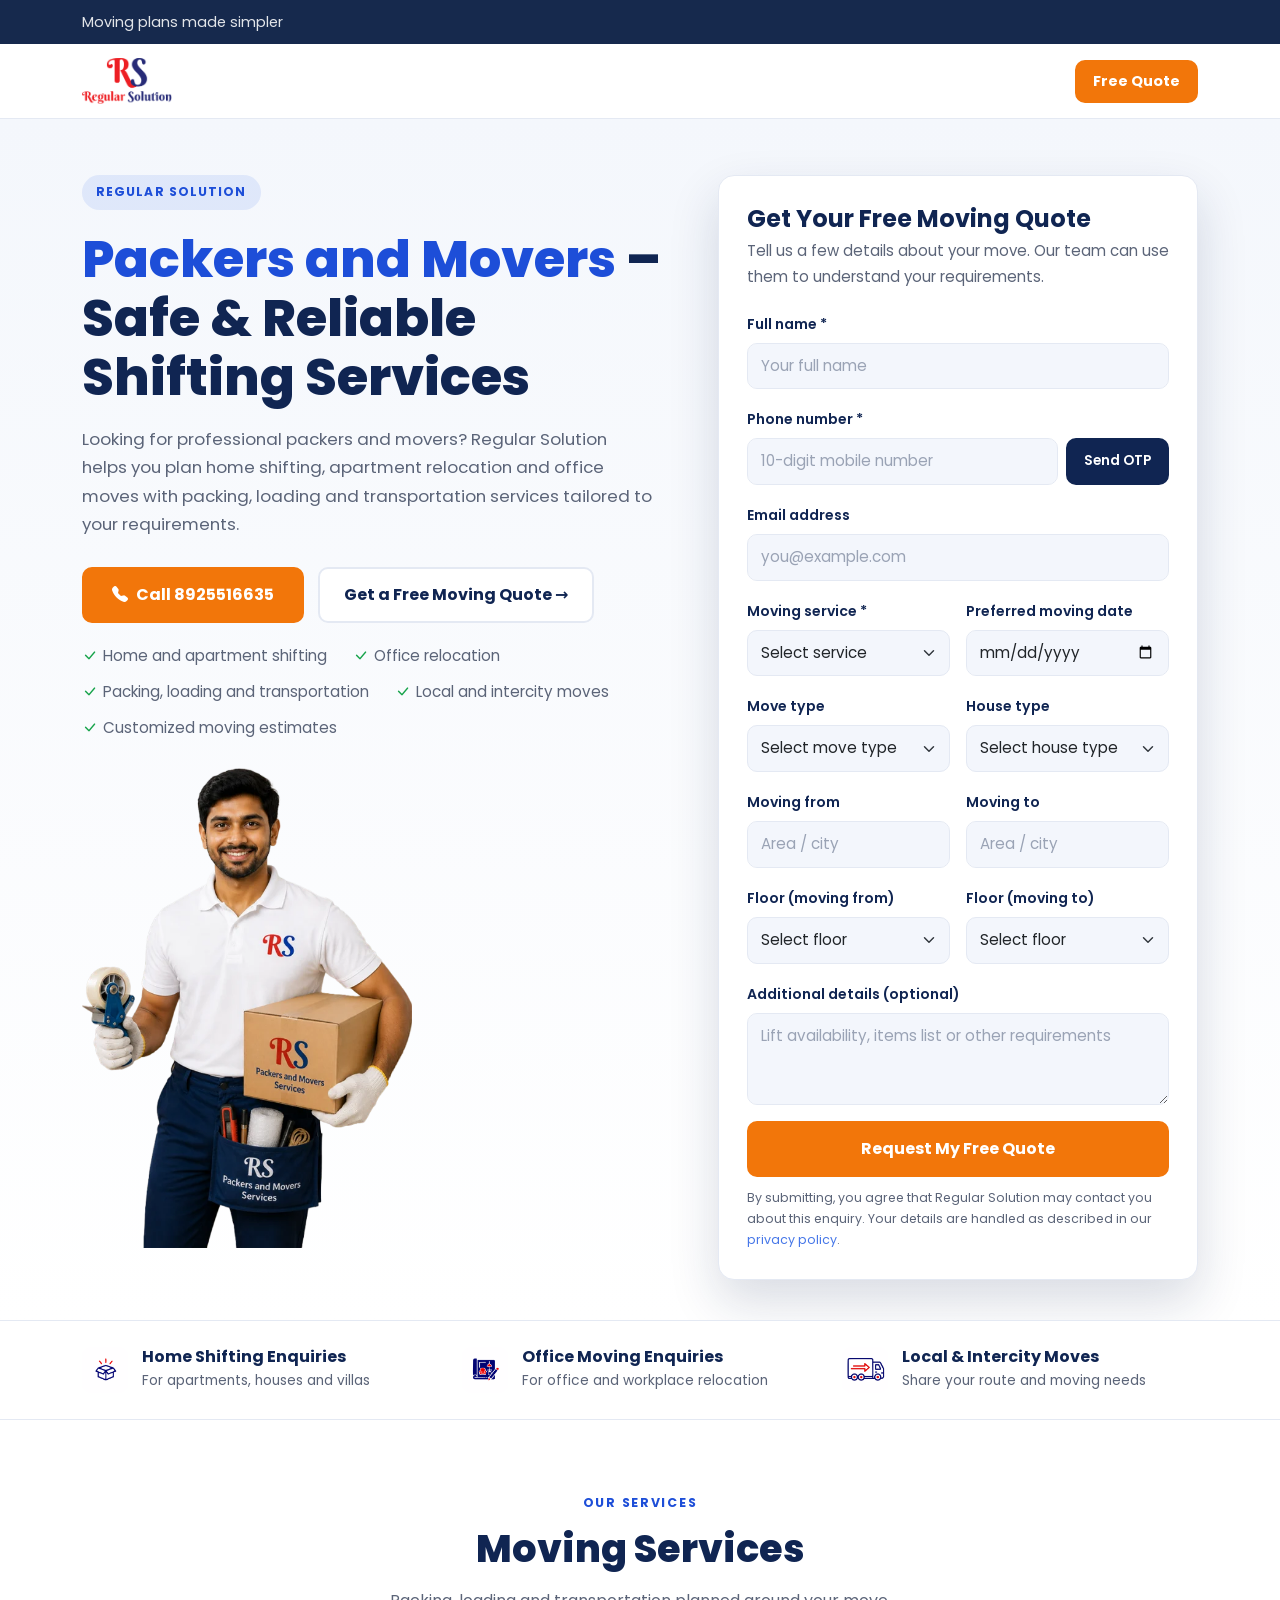
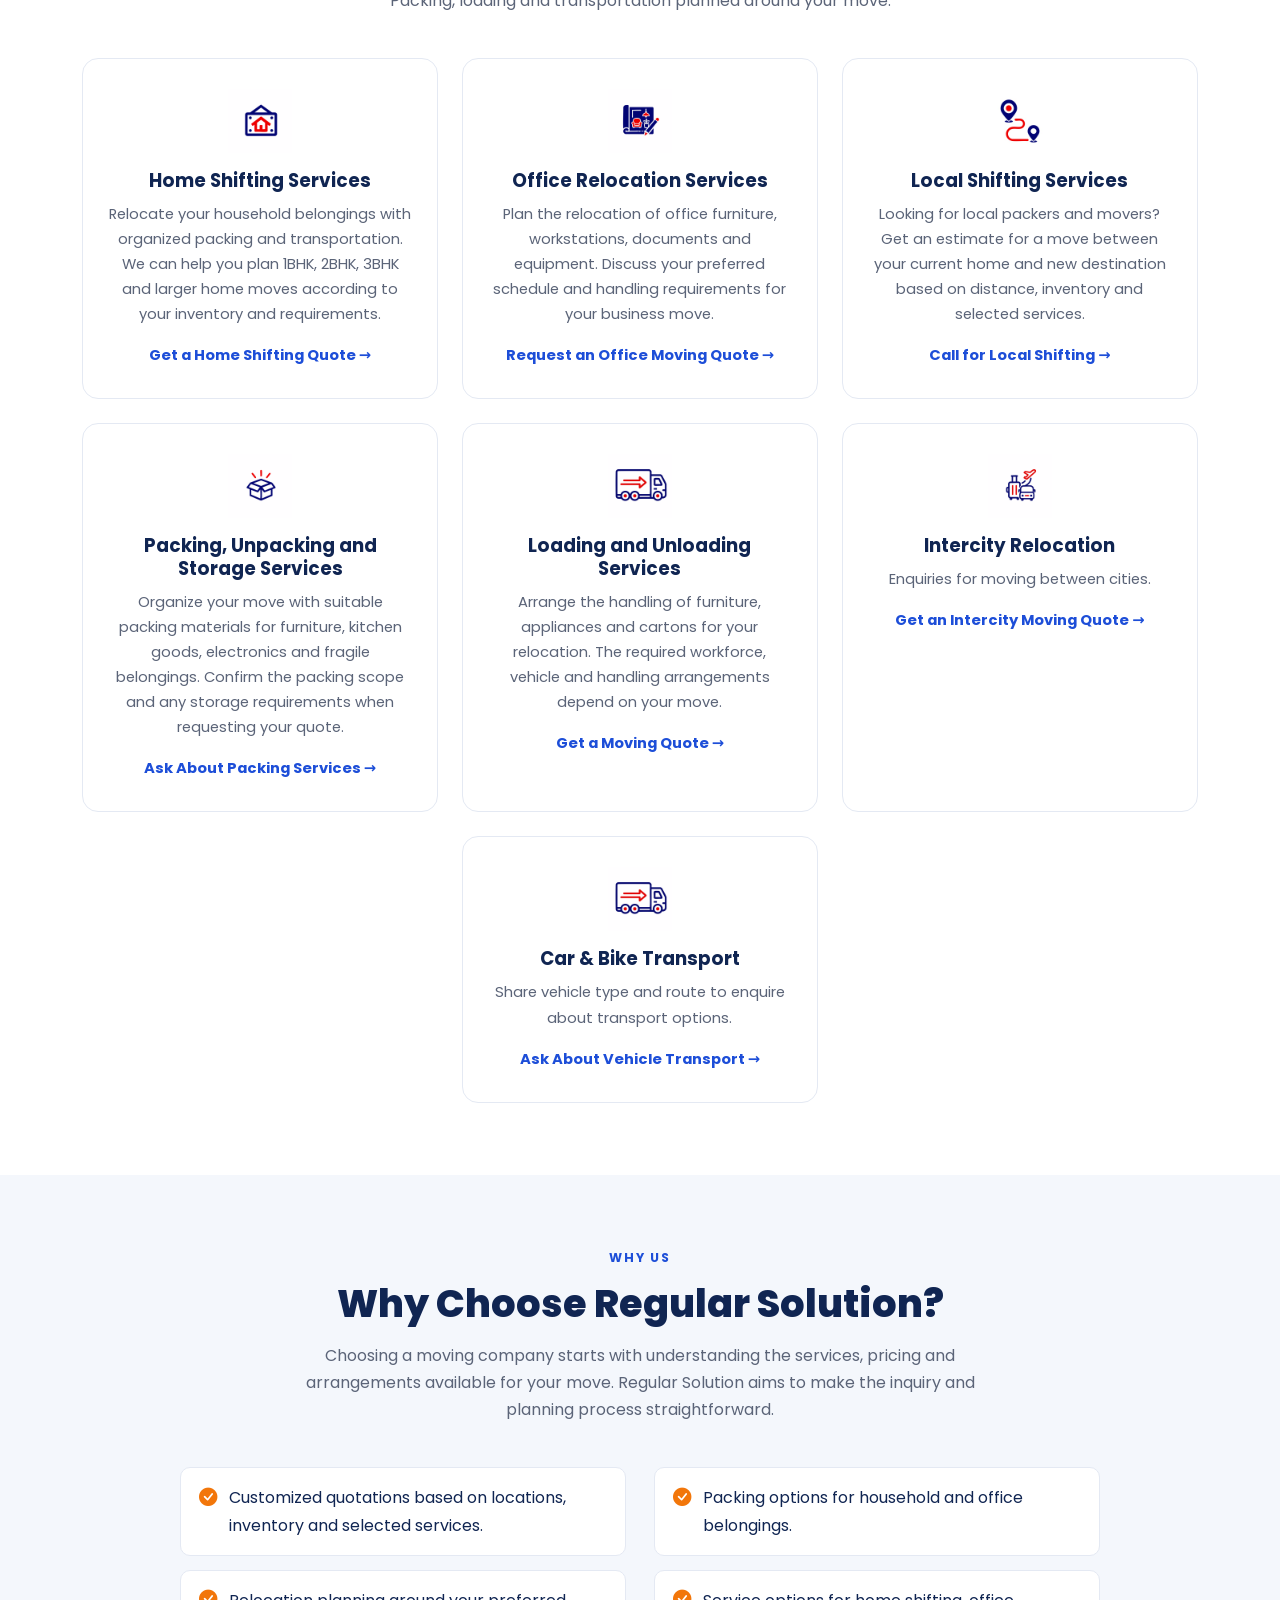
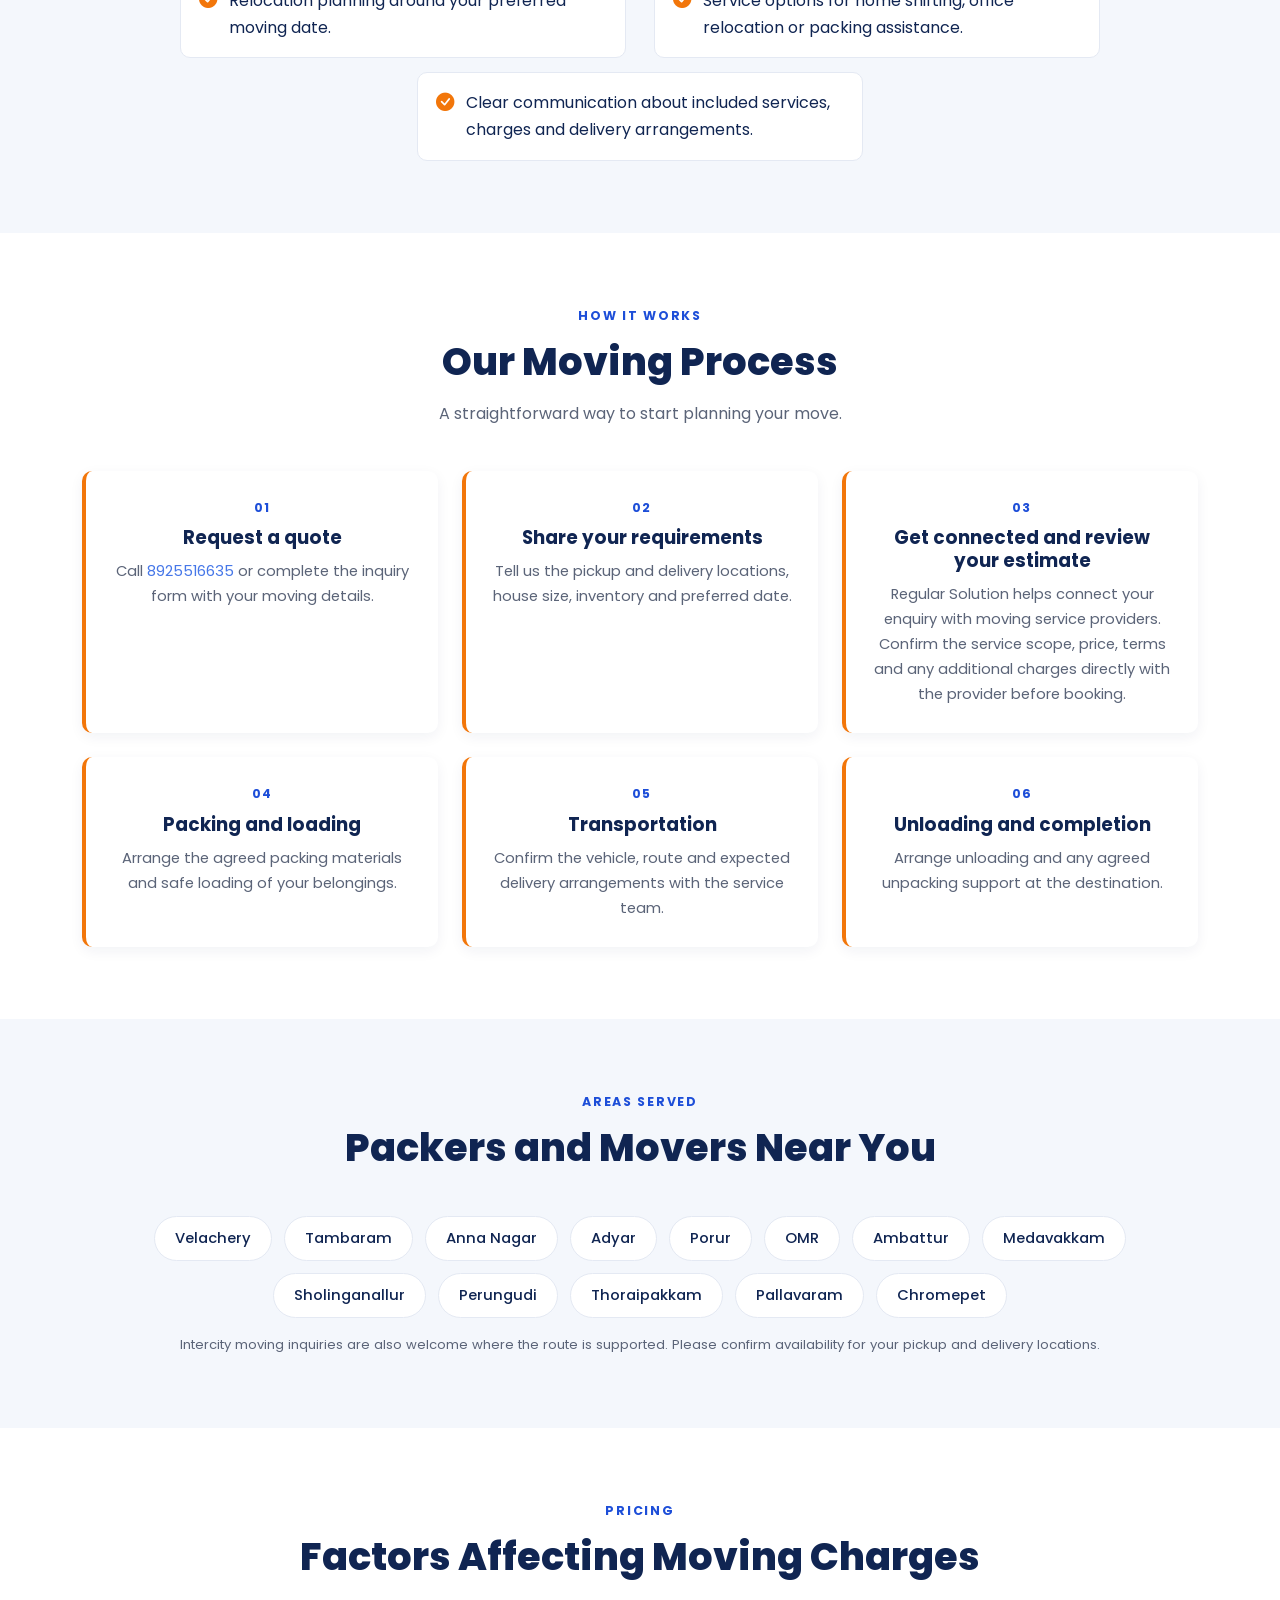
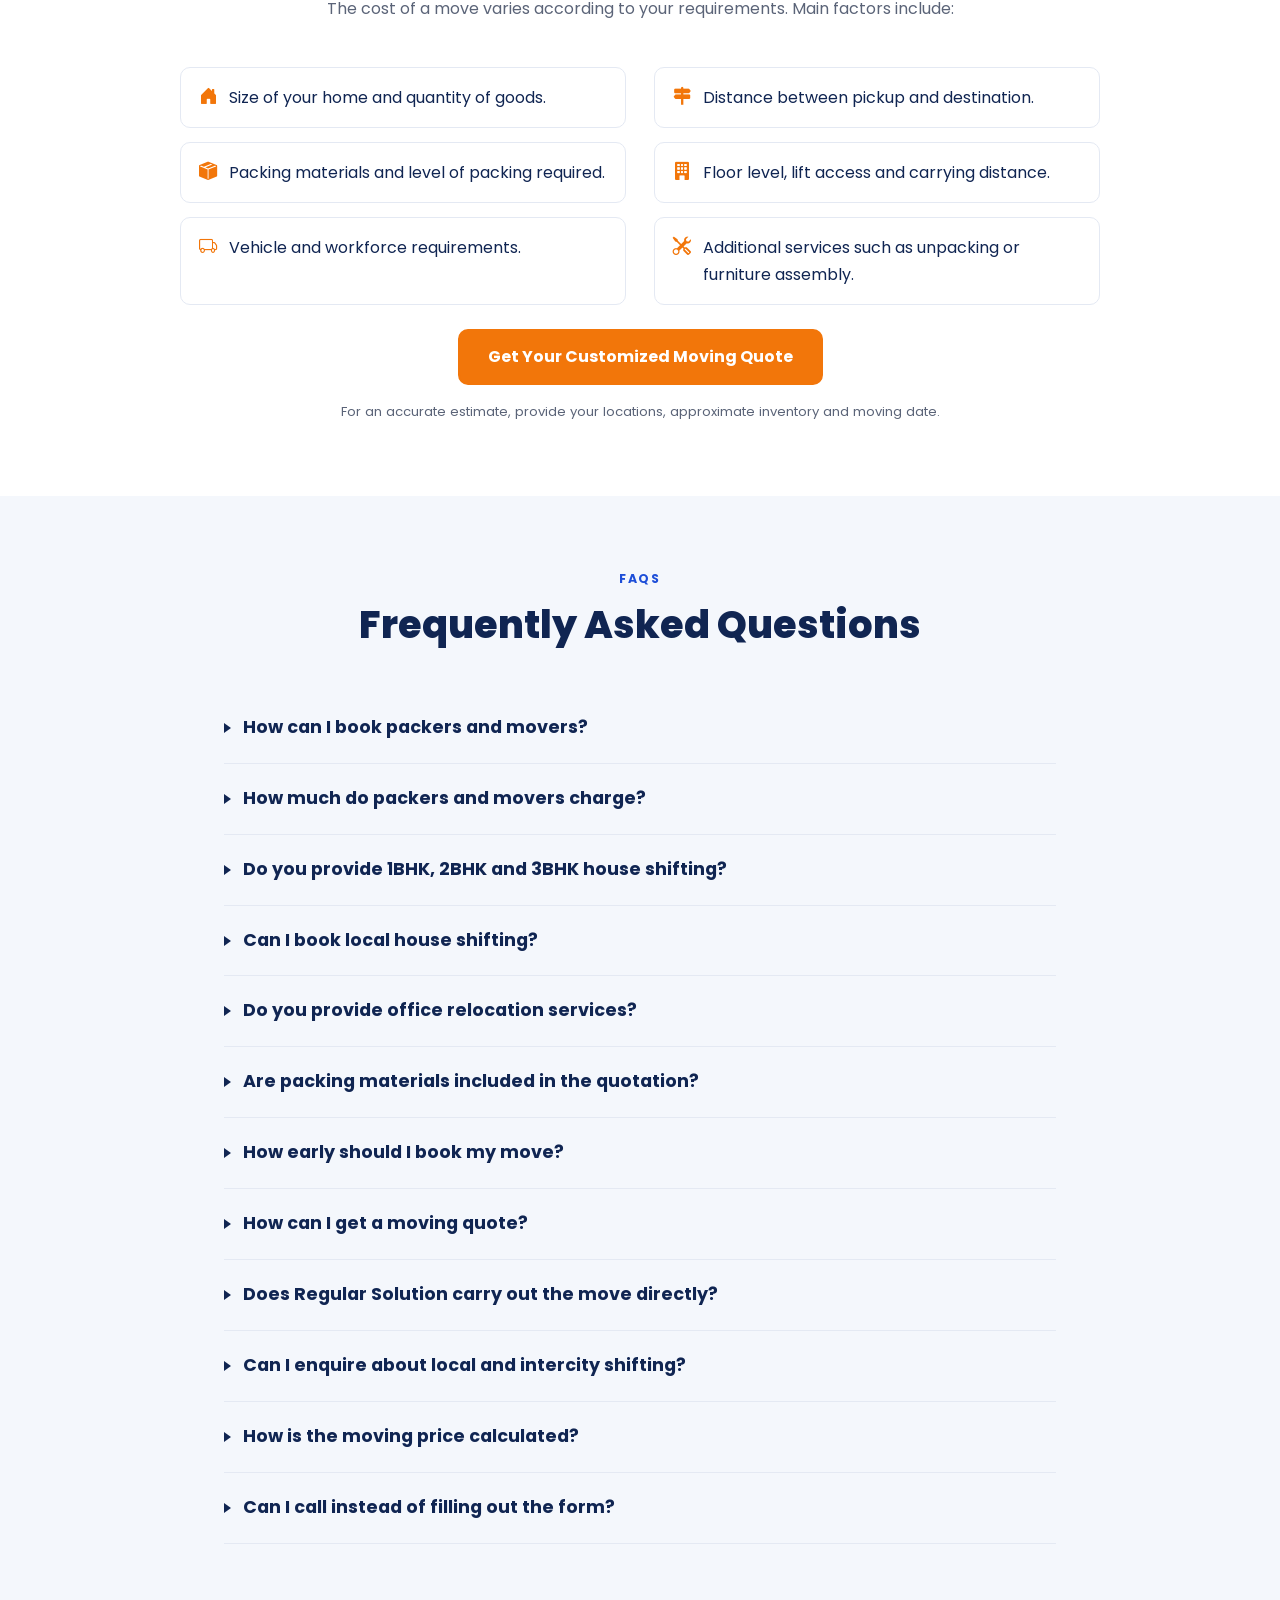
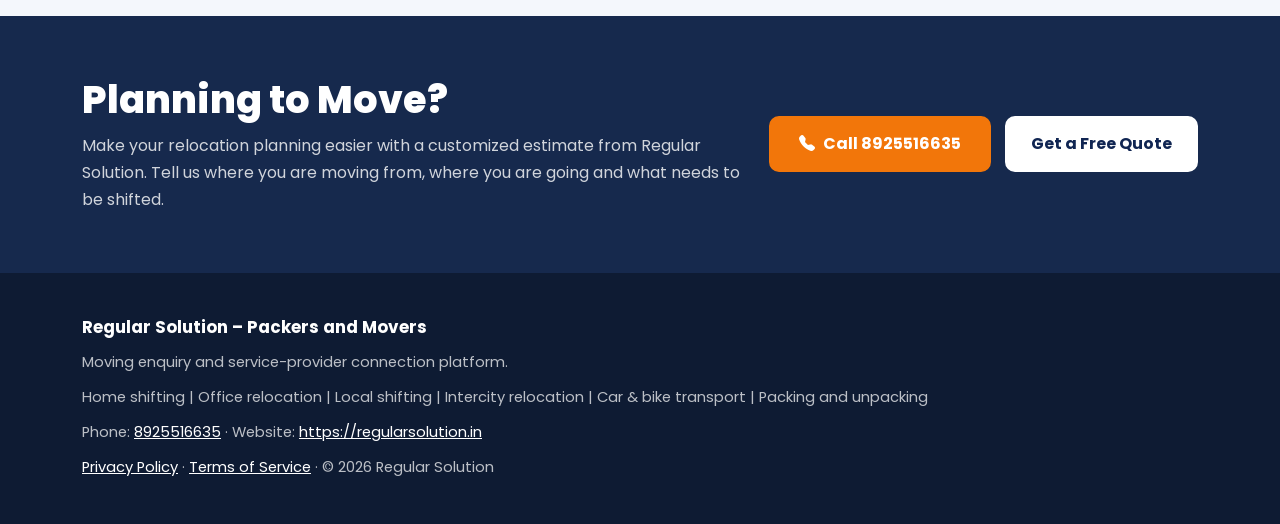
==== commit 0679faf5: "feat: add landing page styles and markup for Chennai packers and movers" ====
--- a/regular-solution/index.html
+++ b/regular-solution/index.html
@@ -82,7 +82,7 @@
     <div class="lp-announce">
         <div class="container">
             <span>Moving plans made simpler</span>
-            <span>Call for enquiries: <a href="tel:8925516635">8925516635</a></span>
+            <!-- <span>Call for enquiries: <a href="tel:8925516635">8925516635</a></span> -->
         </div>
     </div>
 
@@ -94,9 +94,9 @@
             </a>
 
             <div class="lp-header-actions">
-                <a class="btn btn-lp-ghost btn-sm-lp" href="tel:8925516635">
+                <!-- <a class="btn btn-lp-ghost btn-sm-lp" href="tel:8925516635">
                     <i class="bi bi-telephone-fill me-1" aria-hidden="true"></i><span>8925516635</span>
-                </a>
+                </a> -->
                 <a class="btn btn-lp-orange btn-sm-lp" href="#quote">Free Quote</a>
             </div>
         </div>
@@ -290,7 +290,8 @@
                                     </div>
 
                                     <div class="col-12">
-                                        <button class="btn btn-lp-orange w-100" type="submit">Request My Free Quote</button>
+                                        <button class="btn btn-lp-orange w-100" type="submit">Request My Free
+                                            Quote</button>
                                         <p class="lp-consent">
                                             By submitting, you agree that Regular Solution may contact you about this
                                             enquiry. Your details are handled as described in our
--- a/regular-solution/css/landing.css
+++ b/regular-solution/css/landing.css
@@ -637,8 +637,9 @@
         order: -1;
     }
 
+    /* Stacked layout: go straight from the hero copy to the form. */
     .lp-hero-photo {
-        margin: 0 auto;
+        display: none;
     }
 
     .lp-cards,
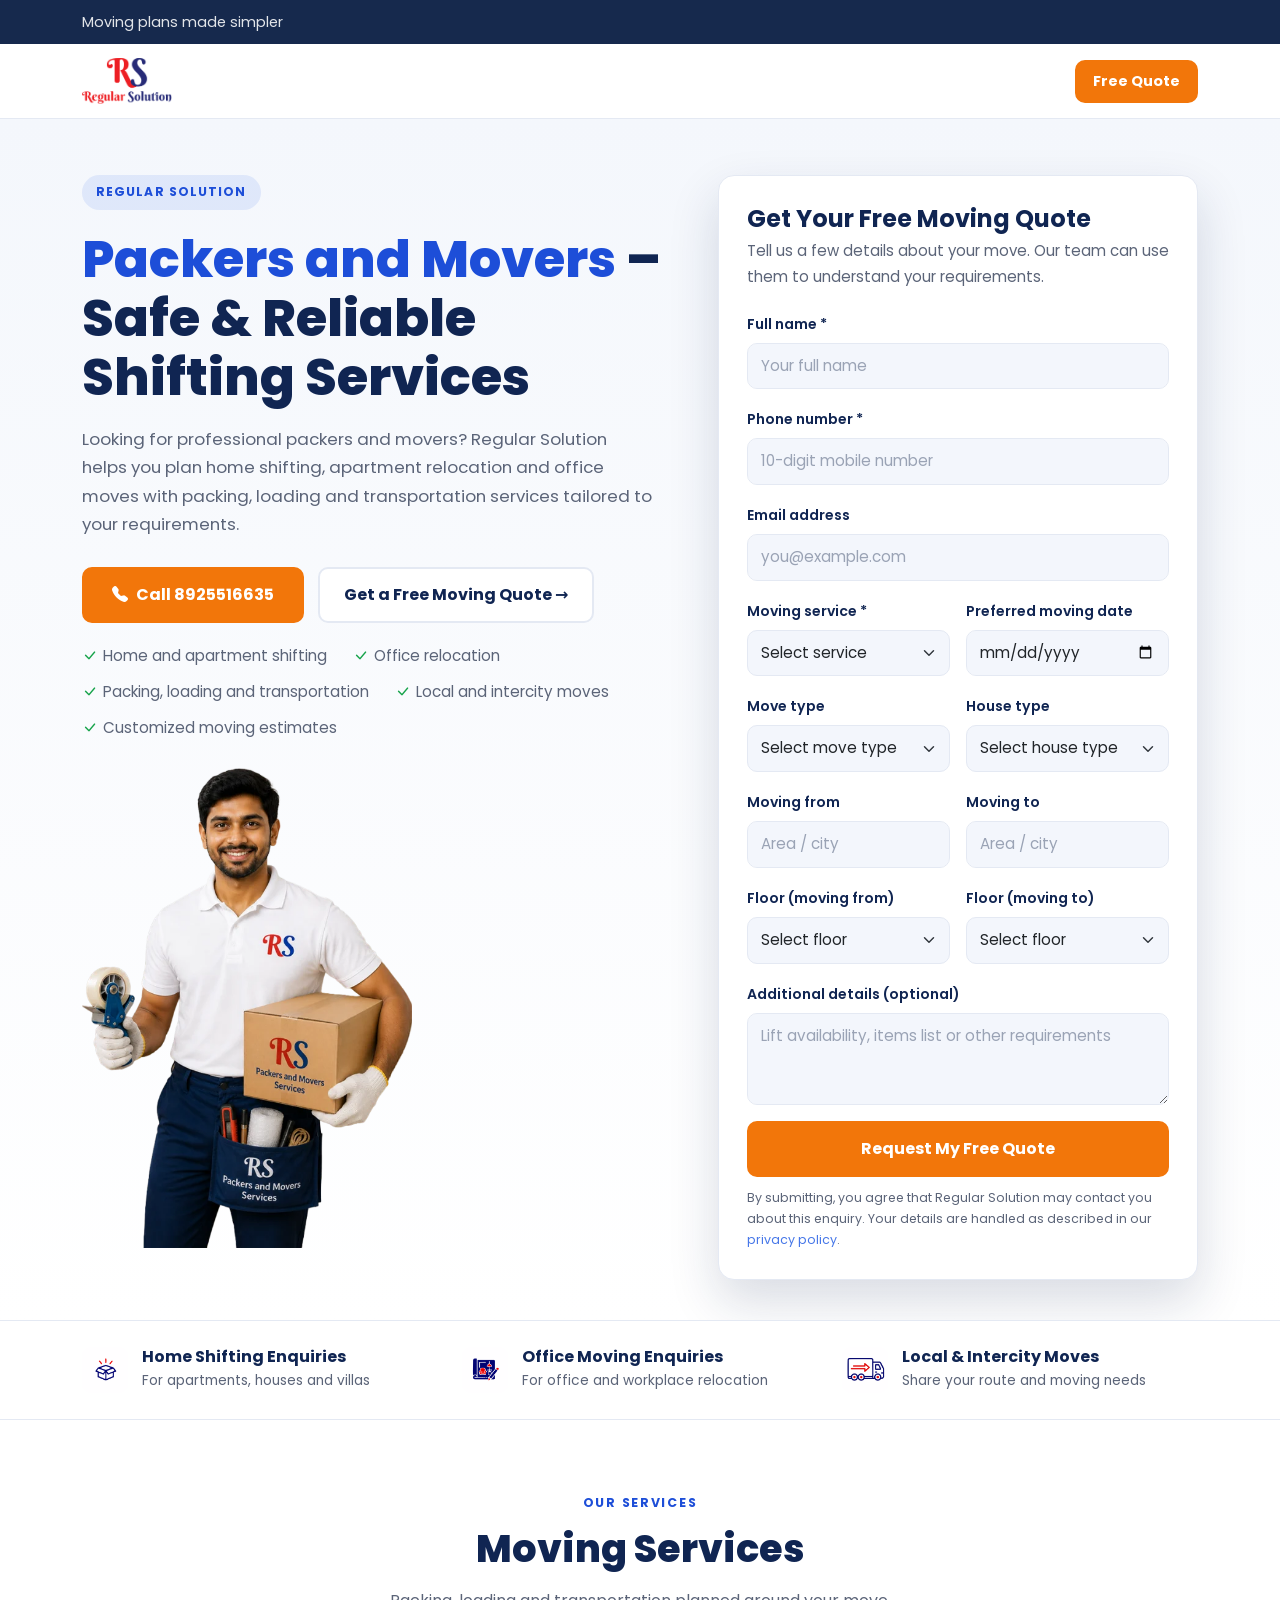
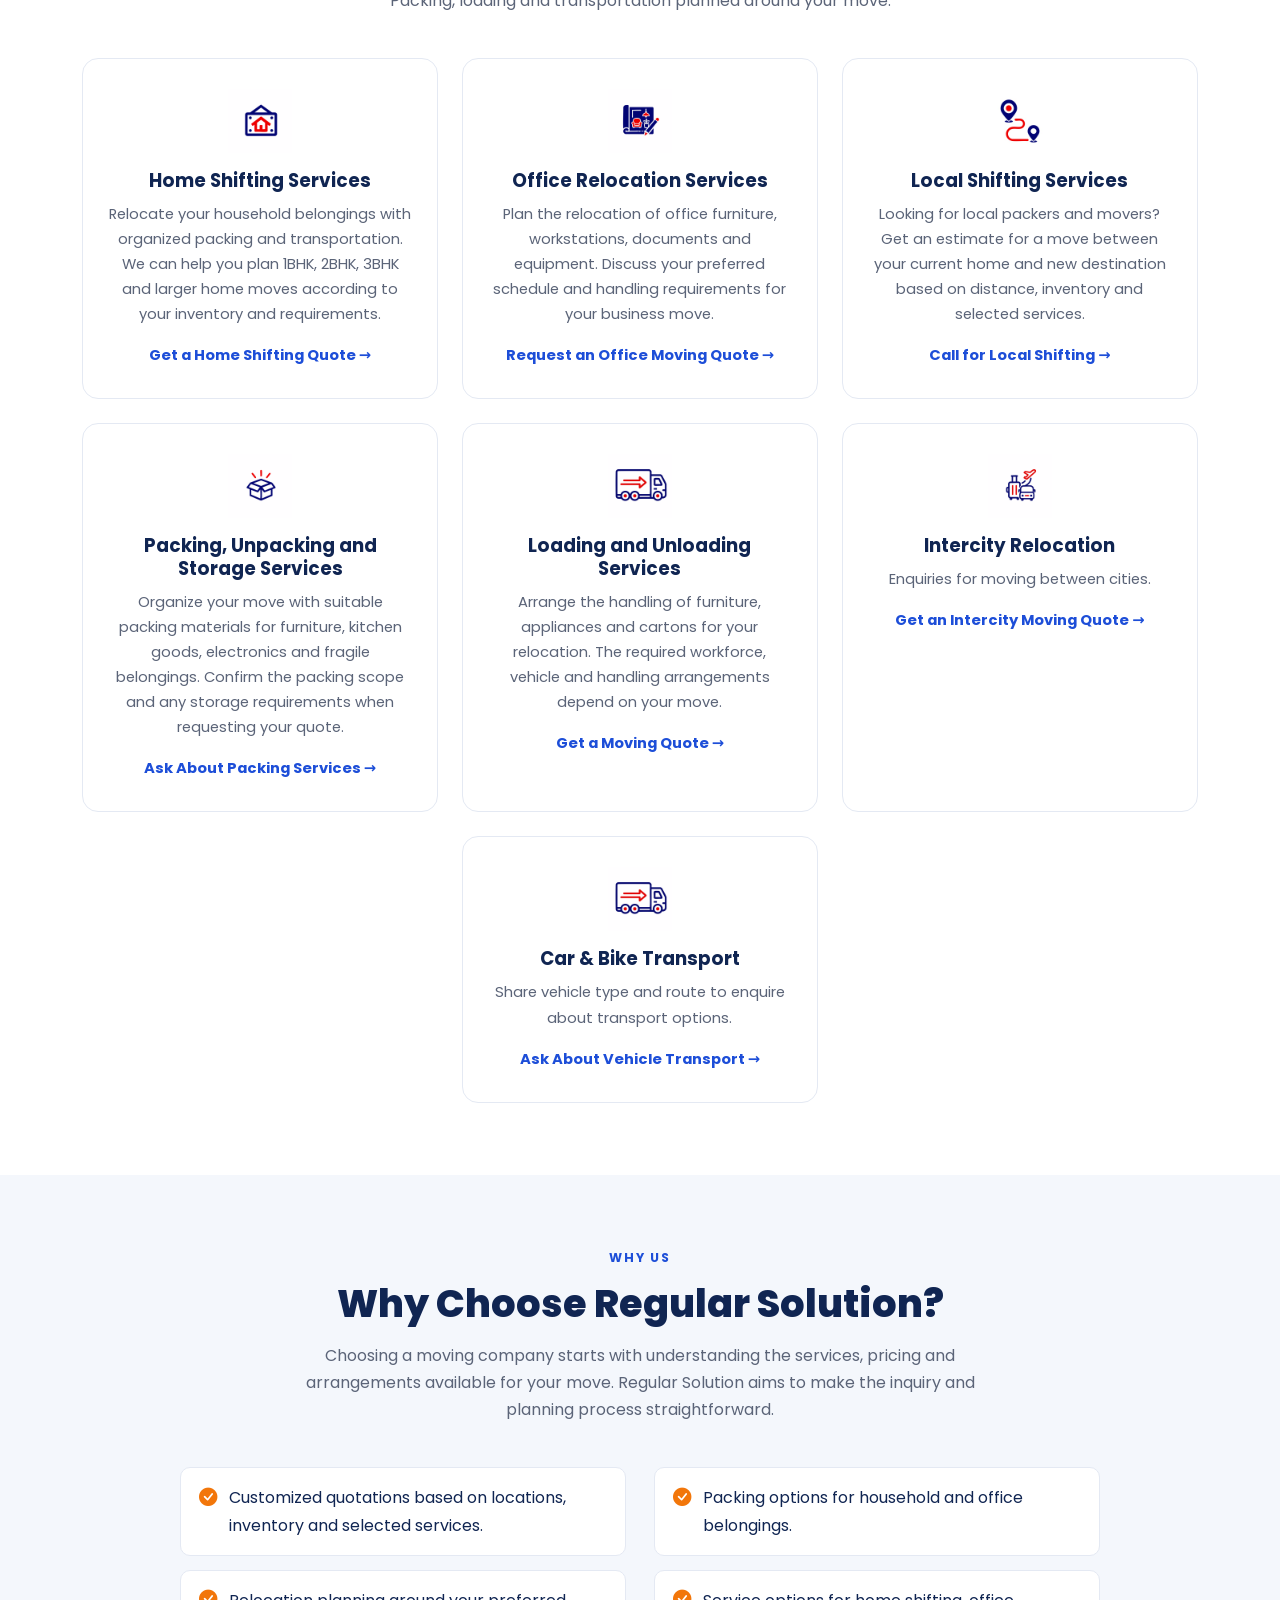
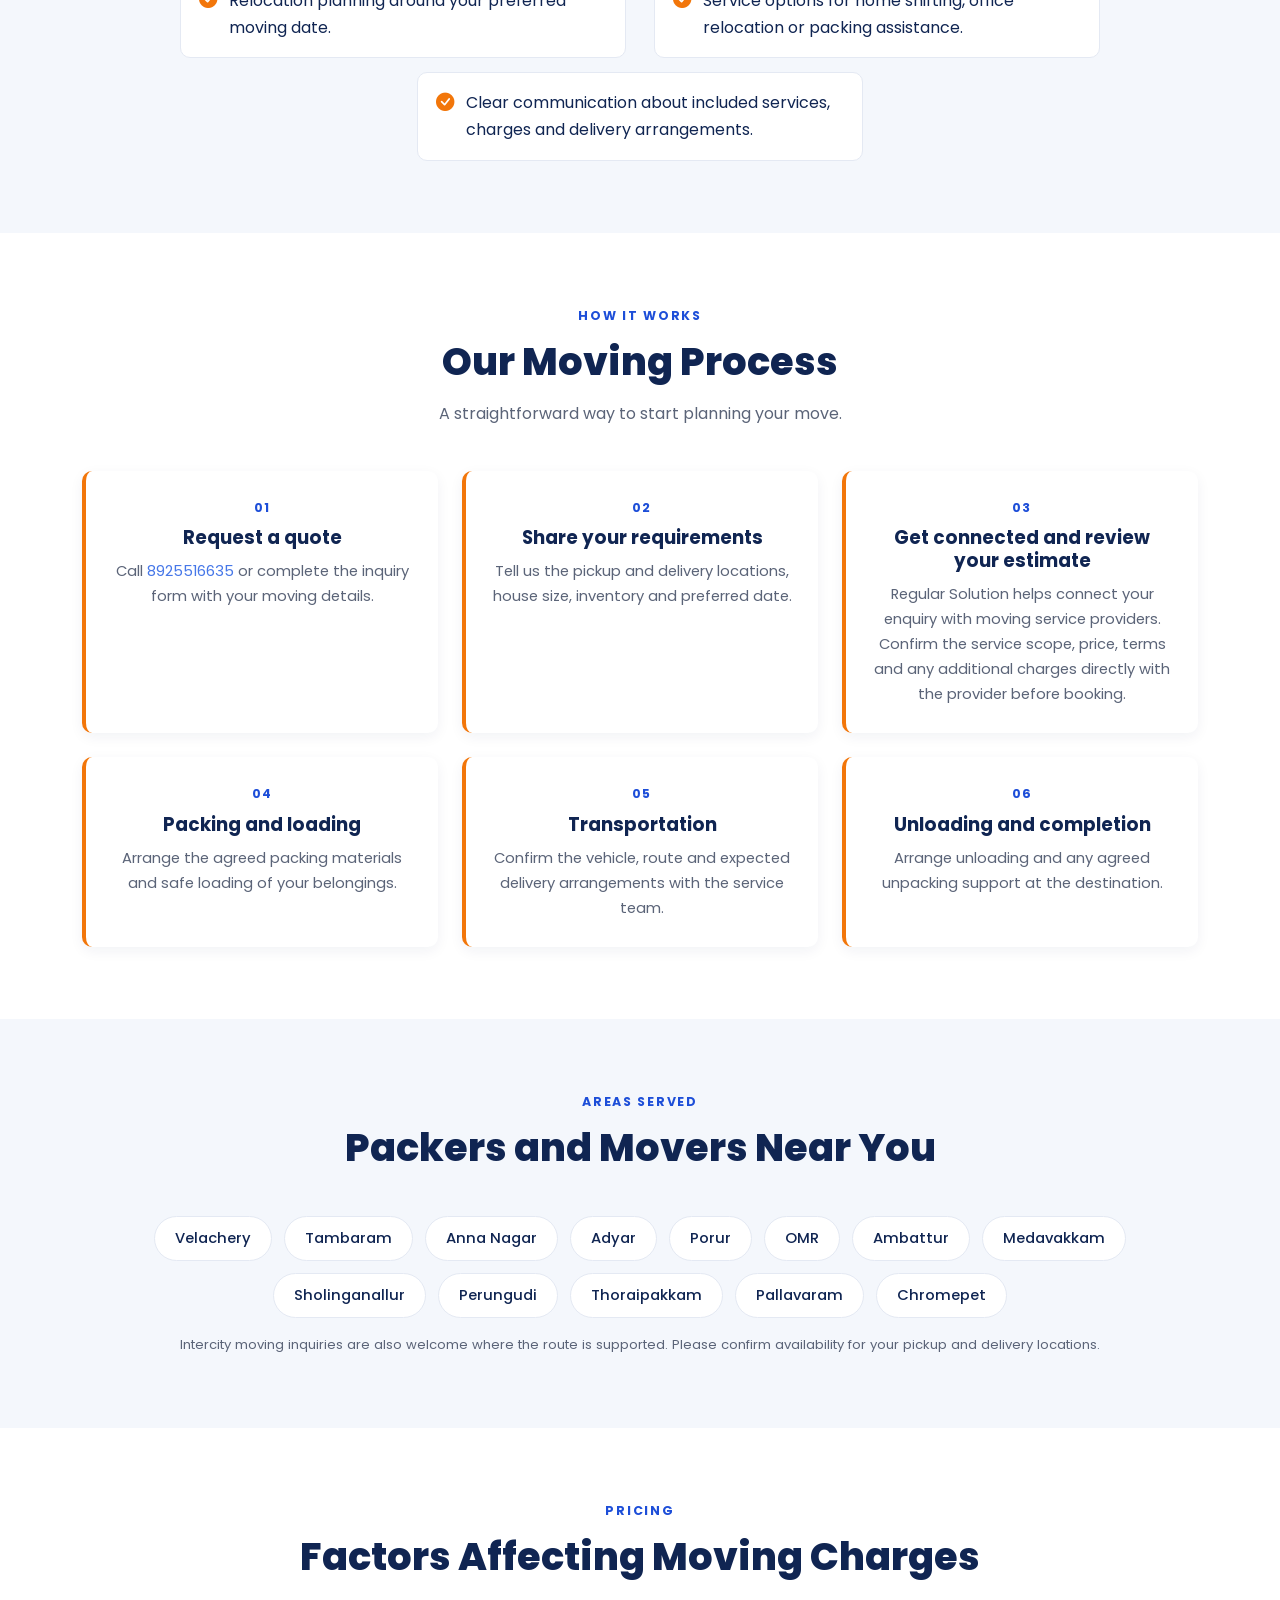
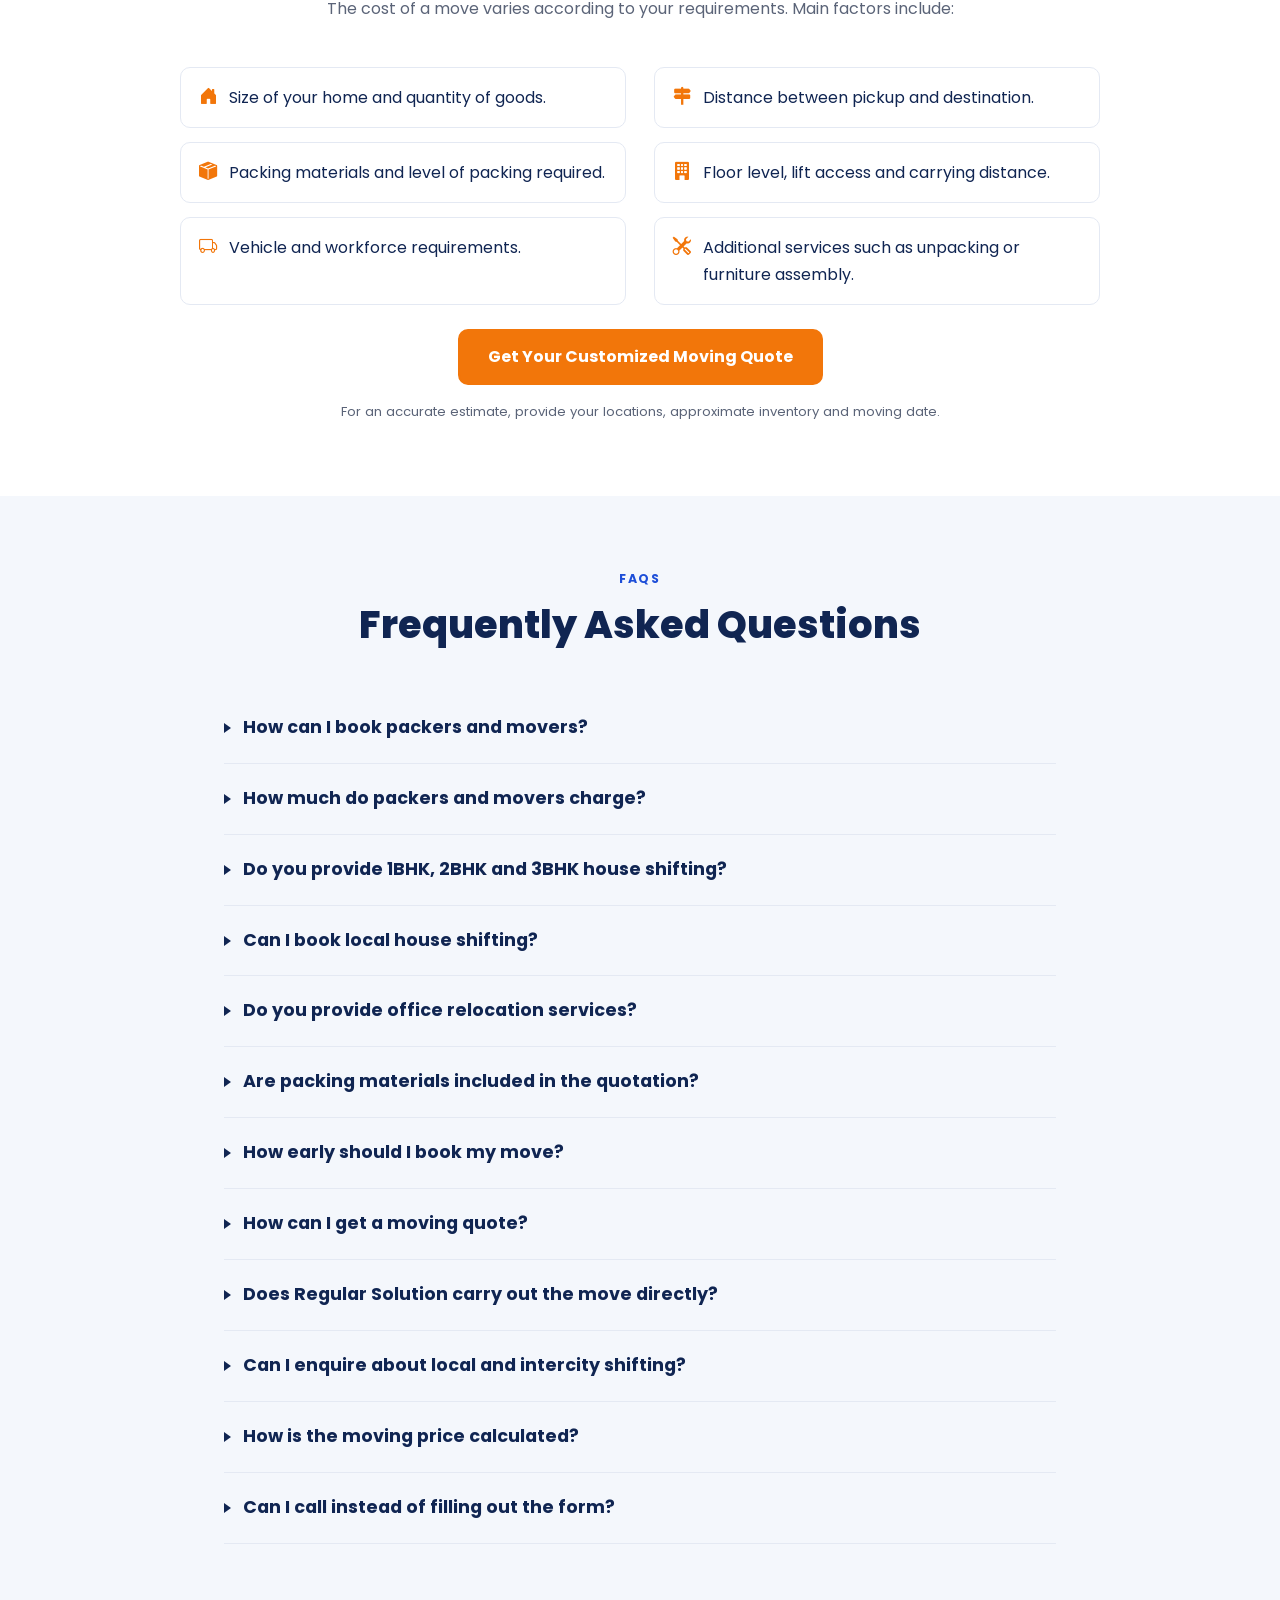
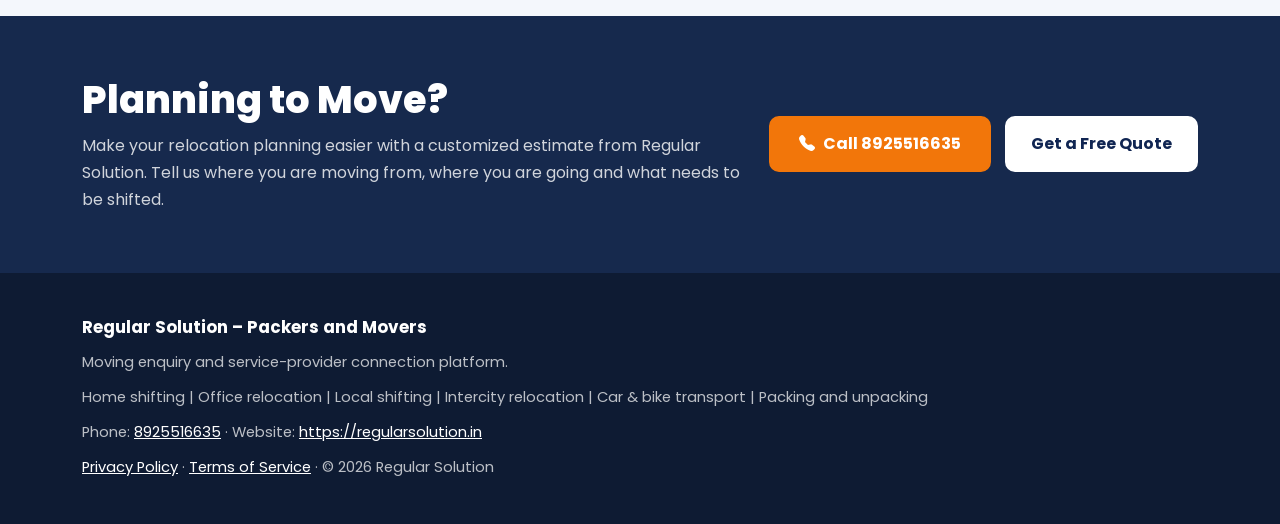
==== commit f498d9d8: "feat: add core API config, form submission handling, and contact pages" ====
--- a/regular-solution/index.html
+++ b/regular-solution/index.html
@@ -150,8 +150,9 @@
                                 requirements.
                             </p>
 
-                            <form class="needs-validation" action="api/submit-form.php" method="post" data-otp-form
-                                novalidate>
+                            <form class="needs-validation" name="home-quote" action="/thank-you.html" method="post"
+                                data-netlify="true" netlify-honeypot="company" data-otp-form novalidate>
+                                <input type="hidden" name="form-name" value="home-quote">
                                 <input type="hidden" name="form_name" value="Packers and movers home page">
                                 <!-- Honeypot: hidden from people, filled in by bots -->
                                 <div class="hp-field" aria-hidden="true">
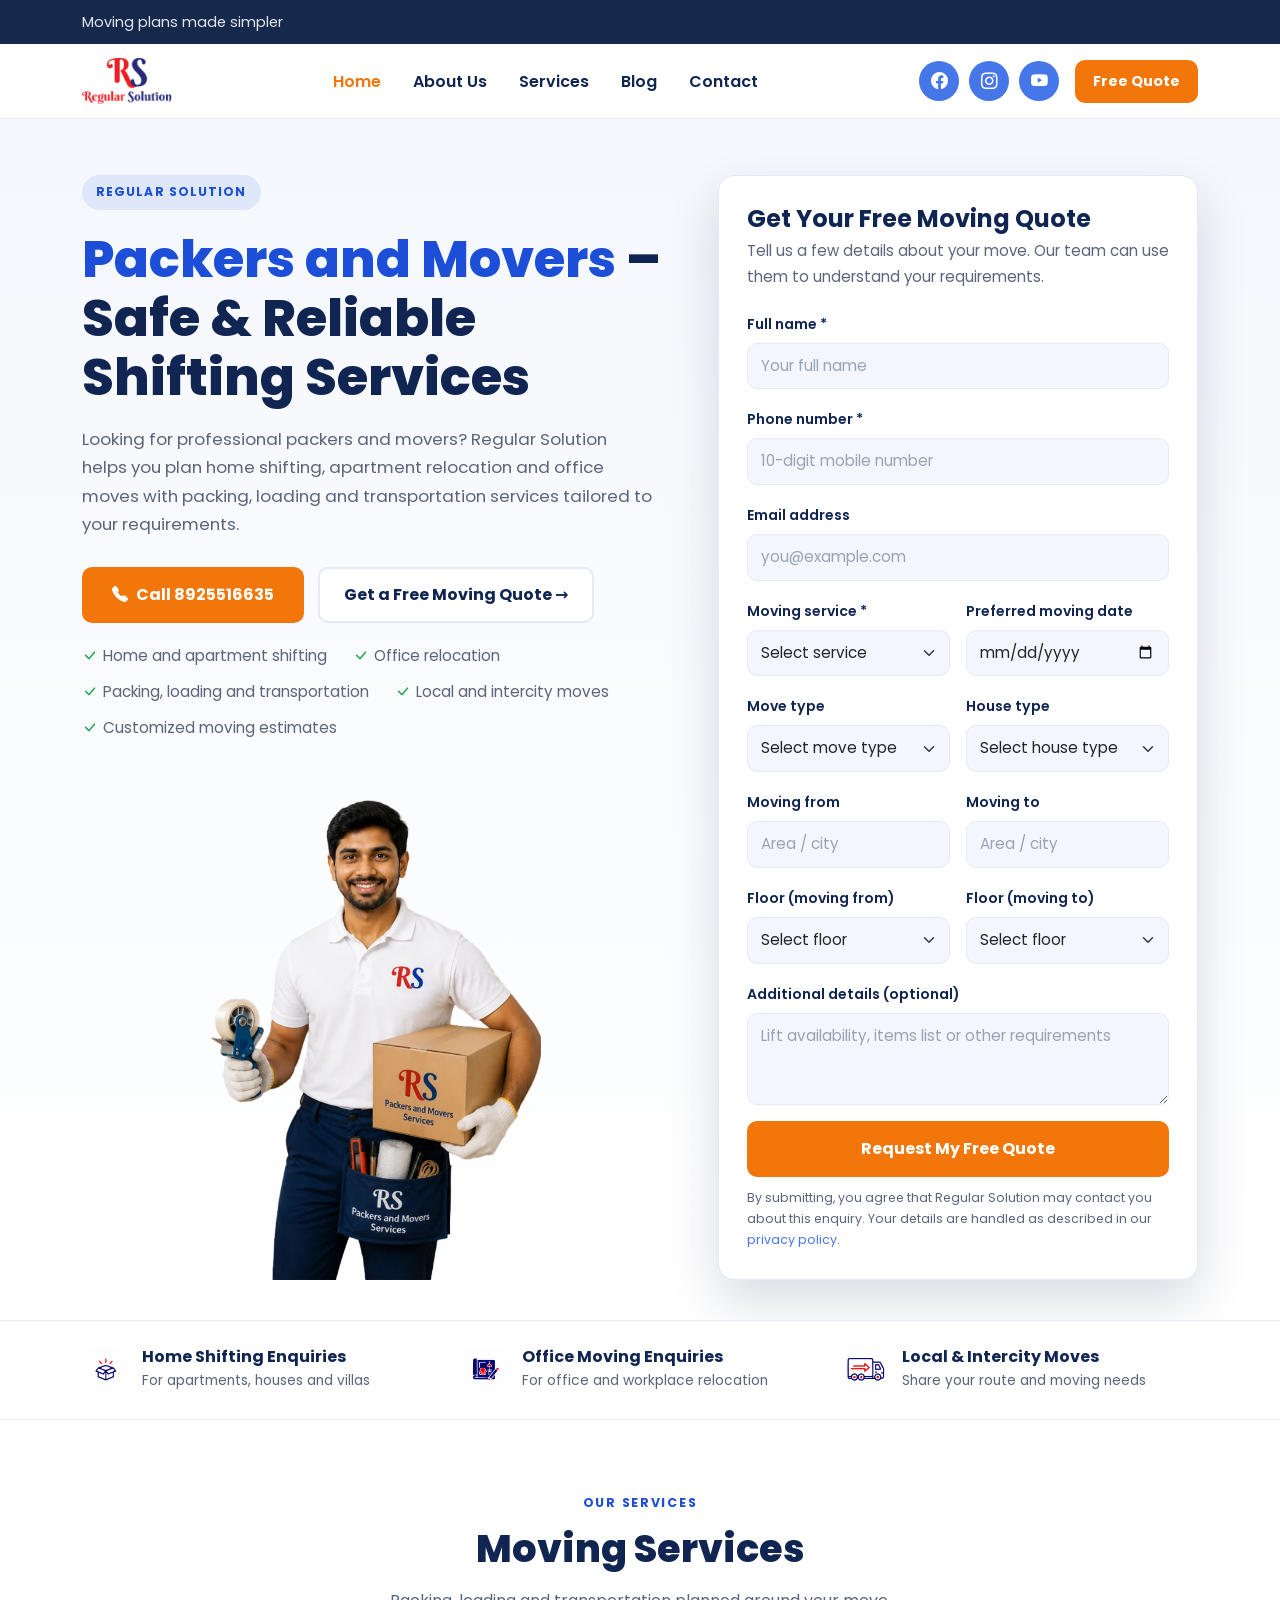
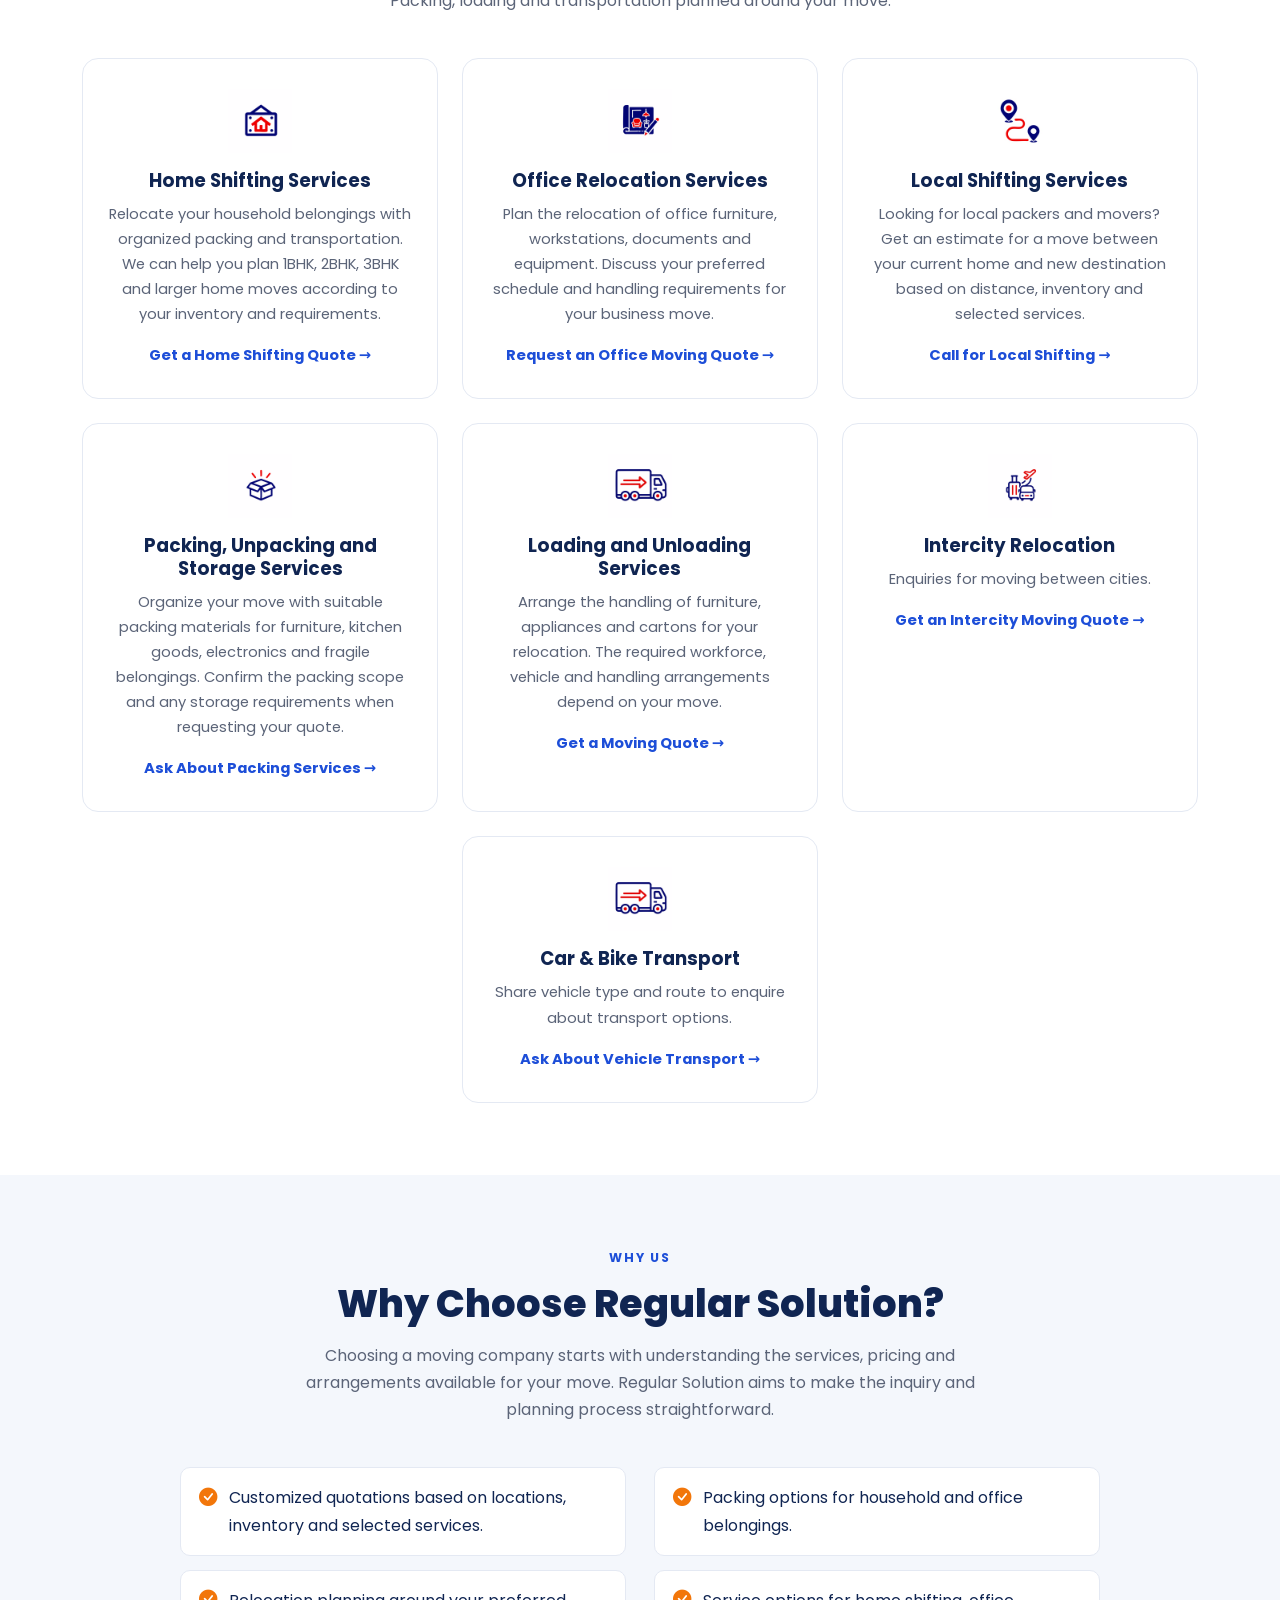
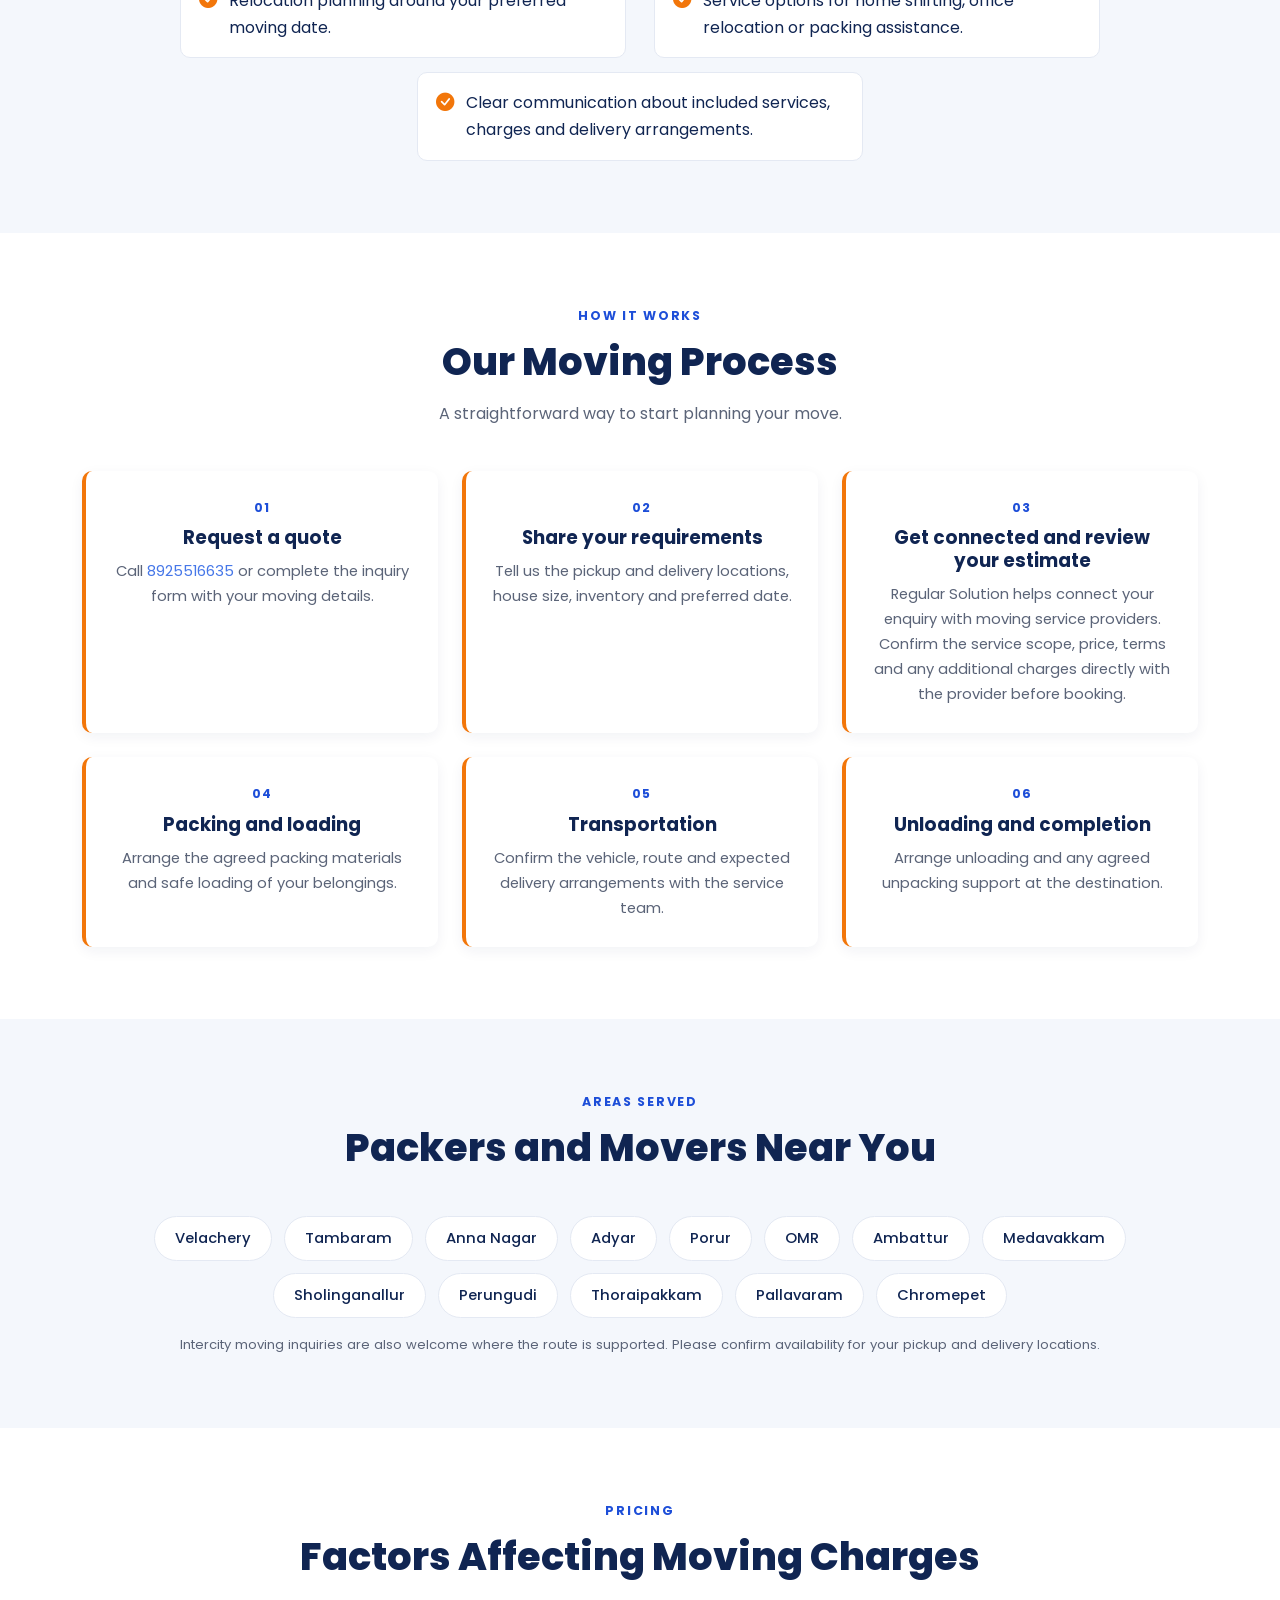
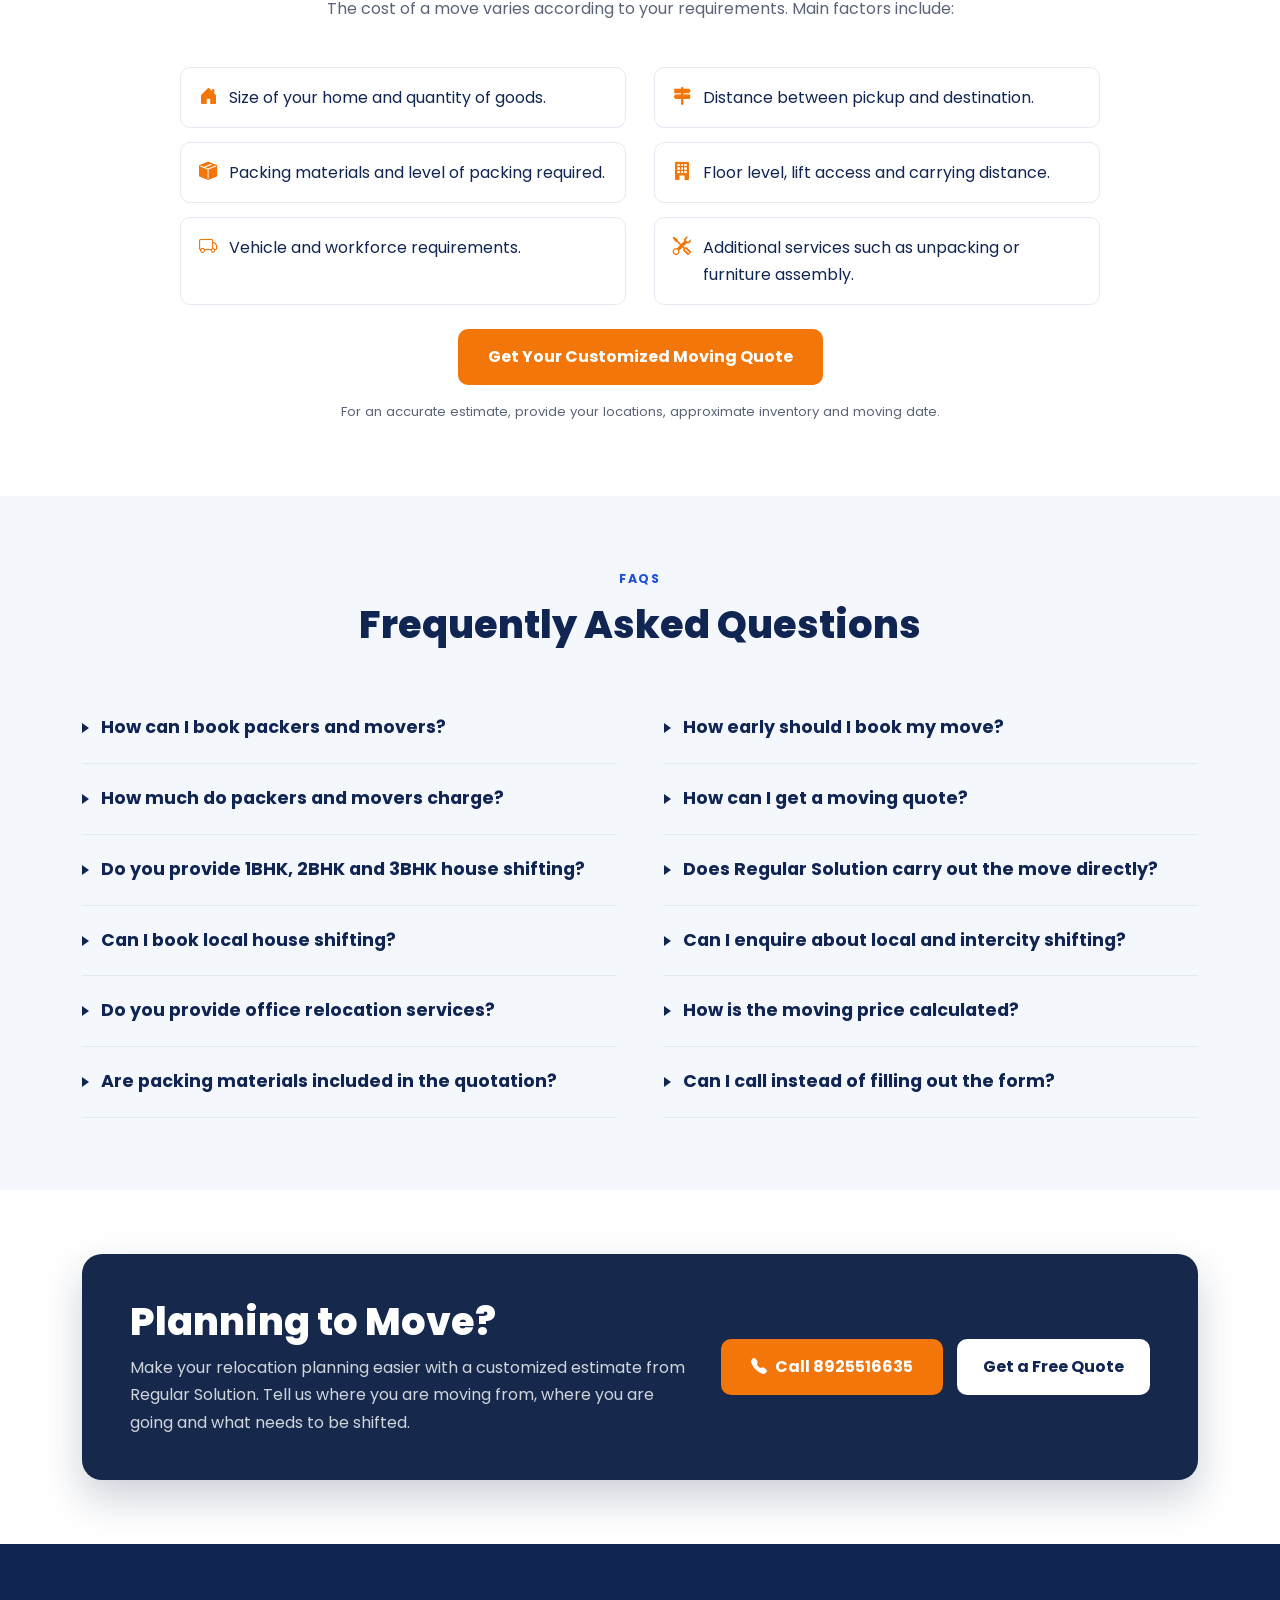
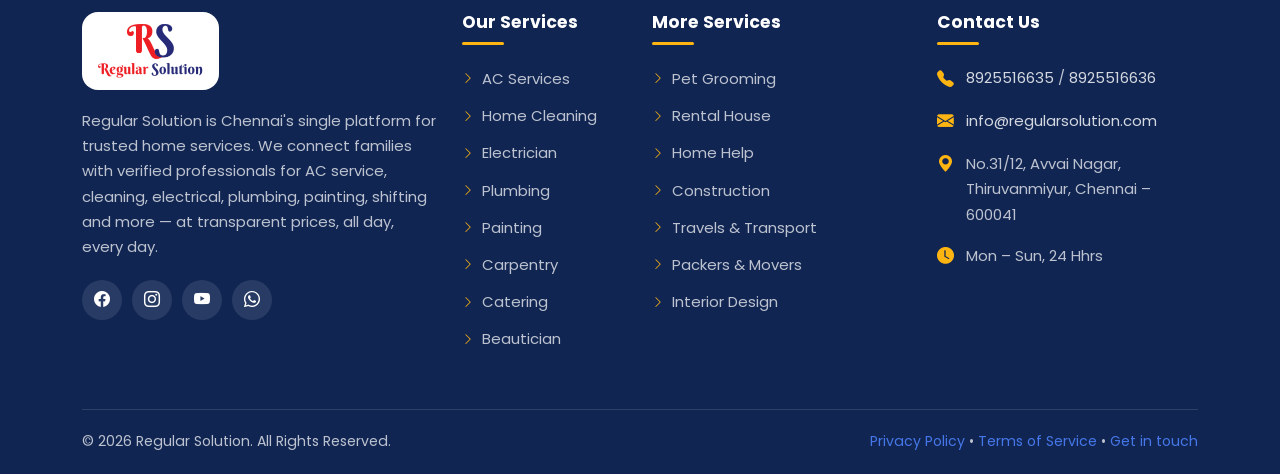
==== commit 193878a7: "feat: initialize core files and site structure for regular-solution home services brand" ====
--- a/regular-solution/index.html
+++ b/regular-solution/index.html
@@ -81,8 +81,7 @@
     <!-- ==================== ANNOUNCEMENT BAR ==================== -->
     <div class="lp-announce">
         <div class="container">
-            <span>Moving plans made simpler</span>
-            <!-- <span>Call for enquiries: <a href="tel:8925516635">8925516635</a></span> -->
+            <span data-site="lp_announce">Moving plans made simpler</span>
         </div>
     </div>
 
@@ -90,11 +89,24 @@
     <header class="lp-header">
         <div class="container">
             <a class="lp-brand" href="index.html" aria-label="Regular Solution – Packers and Movers">
-                <img src="images/logo.png" alt="Regular Solution" width="420" height="215">
+                <img src="images/logo.png" data-site-src="logo" alt="Regular Solution" width="420" height="215">
             </a>
 
+            <nav class="lp-topnav" aria-label="Main">
+                <a href="index.html" aria-current="page">Home</a>
+                <a href="about.html">About Us</a>
+                <a href="services.html">Services</a>
+                <a href="blog.html">Blog</a>
+                <a href="contact.html">Contact</a>
+            </nav>
+
             <div class="lp-header-actions">
-                <!-- <a class="btn btn-lp-ghost btn-sm-lp" href="tel:8925516635">
+                <div class="nav-social">
+                    <a href="https://www.facebook.com/profile.php?id=100093007427833" data-site-href="url:facebook" target="_blank" rel="noopener" aria-label="Regular Solution on Facebook"><i class="bi bi-facebook"></i></a>
+                    <a href="https://www.instagram.com/regularsolution23/" data-site-href="url:instagram" target="_blank" rel="noopener" aria-label="Regular Solution on Instagram"><i class="bi bi-instagram"></i></a>
+                    <a href="https://www.youtube.com/@RegularSolution" data-site-href="url:youtube" target="_blank" rel="noopener" aria-label="Regular Solution on YouTube"><i class="bi bi-youtube"></i></a>
+                </div>
+                <!-- <a class="btn btn-lp-ghost btn-sm-lp" href="tel:8925516635" data-site-href="tel:landing_phone">
                     <i class="bi bi-telephone-fill me-1" aria-hidden="true"></i><span>8925516635</span>
                 </a> -->
                 <a class="btn btn-lp-orange btn-sm-lp" href="#quote">Free Quote</a>
@@ -111,18 +123,13 @@
 
                     <!-- Copy -->
                     <div class="lp-hero-copy-col">
-                        <span class="lp-eyebrow">Regular Solution</span>
-                        <h1><span class="hl">Packers and Movers</span> &ndash; Safe &amp; Reliable Shifting
-                            Services</h1>
-                        <p class="lp-hero-copy">
-                            Looking for professional packers and movers? Regular Solution helps you plan
-                            home shifting, apartment relocation and office moves with packing, loading and
-                            transportation services tailored to your requirements.
-                        </p>
+                        <span class="lp-eyebrow" data-site="lp_eyebrow">Regular Solution</span>
+                        <h1 data-site="lp_hero_title"><span class="hl">Packers and Movers</span> – Safe &amp; Reliable Shifting Services</h1>
+                        <p class="lp-hero-copy" data-site="lp_hero_text">Looking for professional packers and movers? Regular Solution helps you plan home shifting, apartment relocation and office moves with packing, loading and transportation services tailored to your requirements.</p>
 
                         <div class="lp-actions">
-                            <a class="btn btn-lp-orange" href="tel:8925516635">
-                                <i class="bi bi-telephone-fill me-2" aria-hidden="true"></i>Call 8925516635
+                            <a class="btn btn-lp-orange" href="tel:8925516635" data-site-href="tel:landing_phone">
+                                <i class="bi bi-telephone-fill me-2" aria-hidden="true"></i>Call <span data-site="landing_phone">8925516635</span>
                             </a>
                             <a class="btn btn-lp-ghost" href="#quote">Get a Free Moving Quote &rarr;</a>
                         </div>
@@ -383,7 +390,7 @@
                             Looking for local packers and movers? Get an estimate for a move between your
                             current home and new destination based on distance, inventory and selected services.
                         </p>
-                        <a class="lp-card-link" href="tel:8925516635">Call for Local Shifting &rarr;</a>
+                        <a class="lp-card-link" href="tel:8925516635" data-site-href="tel:landing_phone">Call for Local Shifting &rarr;</a>
                     </article>
 
                     <article class="lp-card">
@@ -469,7 +476,7 @@
                     <article class="lp-step">
                         <span class="lp-step-no">01</span>
                         <h3>Request a quote</h3>
-                        <p>Call <a href="tel:8925516635">8925516635</a> or complete the inquiry form with your moving
+                        <p>Call <a href="tel:8925516635" data-site-href="tel:landing_phone" data-site="landing_phone">8925516635</a> or complete the inquiry form with your moving
                             details.</p>
                     </article>
                     <article class="lp-step">
@@ -579,10 +586,11 @@
                 </div>
 
                 <div class="lp-faq">
+                    <div class="lp-faq-col">
                     <details>
                         <summary>How can I book packers and movers?</summary>
                         <p>
-                            Call Regular Solution at <a href="tel:8925516635">8925516635</a> or submit the inquiry
+                            Call Regular Solution at <a href="tel:8925516635" data-site-href="tel:landing_phone" data-site="landing_phone">8925516635</a> or submit the inquiry
                             form with your pickup location, destination, moving date and household inventory.
                         </p>
                     </details>
@@ -616,6 +624,8 @@
                             materials and packing services are included.
                         </p>
                     </details>
+                    </div>
+                    <div class="lp-faq-col">
                     <details>
                         <summary>How early should I book my move?</summary>
                         <p>
@@ -625,7 +635,7 @@
                     </details>
                     <details>
                         <summary>How can I get a moving quote?</summary>
-                        <p>Call <a href="tel:8925516635">8925516635</a> or fill in the quote form with your moving
+                        <p>Call <a href="tel:8925516635" data-site-href="tel:landing_phone" data-site="landing_phone">8925516635</a> or fill in the quote form with your moving
                             route, service type and preferred date, verify your mobile number with the OTP, and
                             submit.</p>
                     </details>
@@ -656,10 +666,11 @@
                     <details>
                         <summary>Can I call instead of filling out the form?</summary>
                         <p>
-                            Yes. Call <a href="tel:8925516635">8925516635</a> and share your moving details with our
+                            Yes. Call <a href="tel:8925516635" data-site-href="tel:landing_phone" data-site="landing_phone">8925516635</a> and share your moving details with our
                             coordinator, who will record the same information for you.
                         </p>
                     </details>
+                    </div>
                 </div>
             </div>
         </section>
@@ -669,15 +680,12 @@
             <div class="container">
                 <div class="lp-cta-grid">
                     <div>
-                        <h2>Planning to Move?</h2>
-                        <p>
-                            Make your relocation planning easier with a customized estimate from Regular Solution.
-                            Tell us where you are moving from, where you are going and what needs to be shifted.
-                        </p>
+                        <h2 data-site="lp_cta_title">Planning to Move?</h2>
+                        <p data-site="lp_cta_text">Make your relocation planning easier with a customized estimate from Regular Solution. Tell us where you are moving from, where you are going and what needs to be shifted.</p>
                     </div>
                     <div class="lp-actions mb-0">
-                        <a class="btn btn-lp-orange" href="tel:8925516635">
-                            <i class="bi bi-telephone-fill me-2" aria-hidden="true"></i>Call 8925516635
+                        <a class="btn btn-lp-orange" href="tel:8925516635" data-site-href="tel:landing_phone">
+                            <i class="bi bi-telephone-fill me-2" aria-hidden="true"></i>Call <span data-site="landing_phone">8925516635</span>
                         </a>
                         <a class="btn btn-lp-ghost" href="#quote">Get a Free Quote</a>
                     </div>
@@ -687,23 +695,84 @@
 
     </main>
 
-    <!-- ==================== 11. FOOTER ==================== -->
-    <!-- TODO: add a verified business address and business email once confirmed. -->
-    <footer class="lp-footer">
+    <!-- ==================== FOOTER ==================== -->
+    <footer class="site-footer">
         <div class="container">
-            <h2>Regular Solution &ndash; Packers and Movers</h2>
-            <p>Moving enquiry and service-provider connection platform.</p>
-            <p>Home shifting | Office relocation | Local shifting | Intercity relocation | Car &amp; bike transport |
-                Packing and unpacking</p>
-            <p>
-                Phone: <a href="tel:8925516635">8925516635</a> &middot;
-                Website: <a href="https://regularsolution.in">https://regularsolution.in</a>
-            </p>
-            <p class="mb-0">
-                <a href="privacy.html">Privacy Policy</a> &middot;
-                <a href="terms.html">Terms of Service</a> &middot;
-                &copy; <span data-current-year>2026</span> Regular Solution
-            </p>
+            <div class="row g-4">
+                <div class="col-lg-4 col-md-6">
+                    <div class="footer-logo">
+                        <img src="images/logo.png" data-site-src="logo" alt="Regular Solution" width="420" height="215" loading="lazy">
+                    </div>
+                    <h2 class="visually-hidden">About Regular Solution</h2>
+                    <p data-site="footer_about">Regular Solution is Chennai&#039;s single platform for trusted home services. We connect families with verified professionals for AC service, cleaning, electrical, plumbing, painting, shifting and more — at transparent prices, all day, every day.</p>
+                    <div class="footer-social">
+                        <a href="https://www.facebook.com/profile.php?id=100093007427833" data-site-href="url:facebook" target="_blank" rel="noopener" aria-label="Facebook"><i class="bi bi-facebook"></i></a>
+                        <a href="https://www.instagram.com/regularsolution23/" data-site-href="url:instagram" target="_blank" rel="noopener" aria-label="Instagram"><i class="bi bi-instagram"></i></a>
+                        <a href="https://www.youtube.com/@RegularSolution" data-site-href="url:youtube" target="_blank" rel="noopener" aria-label="YouTube"><i class="bi bi-youtube"></i></a>
+                        <a href="https://wa.me/918925516635" data-site-href="wa:whatsapp" target="_blank" rel="noopener" aria-label="WhatsApp"><i class="bi bi-whatsapp"></i></a>
+                    </div>
+                </div>
+    
+                <div class="col-lg-2 col-md-6 col-6">
+                    <h3>Our Services</h3>
+                    <ul class="footer-links list-clean">
+                        <li><a href="services.html">AC Services</a></li>
+                        <li><a href="services.html">Home Cleaning</a></li>
+                        <li><a href="services.html">Electrician</a></li>
+                        <li><a href="services.html">Plumbing</a></li>
+                        <li><a href="services.html">Painting</a></li>
+                        <li><a href="services.html">Carpentry</a></li>
+                        <li><a href="services.html">Catering</a></li>
+                        <li><a href="services.html">Beautician</a></li>
+                    </ul>
+                </div>
+    
+                <div class="col-lg-3 col-md-6 col-6">
+                    <h3>More Services</h3>
+                    <ul class="footer-links list-clean">
+                        <li><a href="services.html">Pet Grooming</a></li>
+                        <li><a href="services.html">Rental House</a></li>
+                        <li><a href="services.html">Home Help</a></li>
+                        <li><a href="services.html">Construction</a></li>
+                        <li><a href="services.html">Travels &amp; Transport</a></li>
+                        <li><a href="services.html">Packers &amp; Movers</a></li>
+                        <li><a href="services.html">Interior Design</a></li>
+                    </ul>
+                </div>
+    
+                <div class="col-lg-3 col-md-6">
+                    <h3>Contact Us</h3>
+                    <ul class="footer-contact list-clean">
+                        <li>
+                            <i class="bi bi-telephone-fill" aria-hidden="true"></i>
+                            <span><a href="tel:8925516635" data-site-href="tel:landing_phone" data-site="landing_phone">8925516635</a> / <a href="tel:8925516636" data-site-href="tel:phone2" data-site="phone2">8925516636</a></span>
+                        </li>
+                        <li>
+                            <i class="bi bi-envelope-fill" aria-hidden="true"></i>
+                            <span><a href="mailto:info@regularsolution.com" data-site-href="mailto:email" data-site="email">info@regularsolution.com</a></span>
+                        </li>
+                        <li>
+                            <i class="bi bi-geo-alt-fill" aria-hidden="true"></i>
+                            <span data-site="address">No.31/12, Avvai Nagar,<br>Thiruvanmiyur, Chennai – 600041</span>
+                        </li>
+                        <li>
+                            <i class="bi bi-clock-fill" aria-hidden="true"></i>
+                            <span data-site="hours">Mon – Sun, 24 Hhrs</span>
+                        </li>
+                    </ul>
+                </div>
+            </div>
+    
+            <div class="footer-bottom">
+                <div class="row align-items-center g-2">
+                    <div class="col-md-6">
+                        <p>&copy; <span data-current-year>2026</span> <span data-site="copyright">Regular Solution. All Rights Reserved.</span></p>
+                    </div>
+                    <div class="col-md-6 text-md-end">
+                        <p><a href="privacy.html">Privacy Policy</a> &bull; <a href="terms.html">Terms of Service</a> &bull; <a href="contact.html">Get in touch</a></p>
+                    </div>
+                </div>
+            </div>
         </div>
     </footer>
 
--- a/regular-solution/css/style.css
+++ b/regular-solution/css/style.css
@@ -1603,6 +1603,58 @@
     margin-bottom: 16px;
 }
 
+/* Single post page (post.php) */
+.post-article {
+    max-width: 820px;
+    margin: 0 auto;
+}
+
+.post-cover {
+    width: 100%;
+    height: auto;
+    max-height: 460px;
+    object-fit: cover;
+    border-radius: var(--radius-lg);
+    box-shadow: var(--shadow);
+    margin-bottom: 32px;
+}
+
+.post-content {
+    font-size: 1.02rem;
+    line-height: 1.85;
+    color: var(--dark);
+}
+
+.post-content h2 {
+    font-size: 1.4rem;
+    color: var(--secondary);
+    margin: 32px 0 12px;
+}
+
+.post-content ul {
+    padding-left: 1.2rem;
+    margin-bottom: 1rem;
+}
+
+.post-content li {
+    margin-bottom: 6px;
+}
+
+.post-cta {
+    display: flex;
+    align-items: center;
+    justify-content: space-between;
+    flex-wrap: wrap;
+    gap: 16px;
+    margin-top: 36px;
+    padding: 22px 26px;
+    background: var(--light-bg);
+    border: 1px solid var(--border);
+    border-radius: var(--radius);
+    font-weight: 500;
+    color: var(--secondary);
+}
+
 /* 18. Newsletter ========================================================== */
 .newsletter {
     background: linear-gradient(120deg, var(--primary) 0%, #3560cf 100%);
--- a/regular-solution/css/landing.css
+++ b/regular-solution/css/landing.css
@@ -66,6 +66,61 @@
     text-decoration: underline;
 }
 
+/* Header menu (Home, About Us, Services, Blog, Contact), centered between
+   the logo and the Free Quote button. */
+.lp-topnav {
+    flex: 1 1 auto;
+    display: flex;
+    flex-wrap: wrap;
+    justify-content: center;
+    gap: 6px 32px;
+}
+
+.lp-topnav a {
+    color: var(--secondary);
+    font-size: 1rem;
+    font-weight: 600;
+    text-decoration: none;
+    transition: color .2s var(--ease);
+}
+
+.lp-topnav a:hover,
+.lp-topnav a:focus-visible,
+.lp-topnav a[aria-current="page"] {
+    color: var(--lp-orange);
+}
+
+/* Tablet & mobile: menu moves to its own centered row under the logo. */
+@media (max-width: 991.98px) {
+    .lp-header .container {
+        flex-wrap: wrap;
+    }
+
+    .lp-topnav {
+        order: 3;
+        flex-basis: 100%;
+        gap: 4px 20px;
+        padding-top: 10px;
+        border-top: 1px solid var(--lp-line);
+    }
+}
+
+/* Social icons in the white header: hover turns navy (the global hover
+   turns them white, which would vanish on a white background). */
+.lp-header .nav-social a:hover,
+.lp-header .nav-social a:focus-visible {
+    background-color: var(--secondary);
+    color: var(--white);
+}
+
+/* After a mouse click (e.g. returning from the opened social tab) the link
+   keeps focus; keep the normal blue circle instead of the white focus style. */
+.lp-header .nav-social a:focus:not(:focus-visible):not(:hover) {
+    background-color: var(--primary);
+    color: var(--white);
+    transform: none;
+}
+
 .lp-header {
     background: var(--white);
     border-bottom: 1px solid var(--lp-line);
@@ -90,7 +145,9 @@
 /* 3. Hero + quote form =================================================== */
 .lp-hero {
     background: linear-gradient(180deg, var(--lp-soft) 0%, var(--white) 100%);
-    padding: 56px 0 0;
+    /* Bottom padding lives here (not on the form card) so the hero photo
+       and the form card both end on the same line. */
+    padding: 56px 0 40px;
     overflow: hidden;
 }
 
@@ -190,12 +247,22 @@
     margin-right: 6px;
 }
 
+/* Copy column fills the full hero height so the photo can sit on the
+   bottom edge (on the line above the trust bar), centered in the column. */
+.lp-hero-copy-col {
+    align-self: stretch;
+    display: flex;
+    flex-direction: column;
+    align-items: flex-start;
+}
+
 .lp-hero-photo {
     display: block;
     width: 100%;
     max-width: 330px;
     height: auto;
-    margin-top: 8px;
+    margin-top: auto;
+    align-self: center;
 }
 
 /* Quote card */
@@ -205,7 +272,6 @@
     border-radius: var(--radius);
     box-shadow: var(--shadow-lg);
     padding: 28px;
-    margin-bottom: 40px;
 }
 
 .lp-quote h2 {
@@ -504,8 +570,22 @@
 
 /* 9. FAQ ================================================================= */
 .lp-faq {
-    max-width: 52rem;
+    max-width: 72rem;
     margin: 0 auto;
+    display: grid;
+    grid-template-columns: repeat(2, minmax(0, 1fr));
+    column-gap: 48px;
+    align-items: start;
+}
+
+.lp-faq-col {
+    min-width: 0;
+}
+
+@media (max-width: 767.98px) {
+    .lp-faq {
+        grid-template-columns: 1fr;
+    }
 }
 
 .lp-faq details {
@@ -549,10 +629,11 @@
 }
 
 /* 10. Closing CTA band =================================================== */
+/* A rounded navy card on a white band. The white space around it keeps it
+   separate from the navy footer below. */
 .lp-cta {
-    background: var(--lp-navy);
-    color: var(--white);
-    padding: 60px 0;
+    background: var(--white);
+    padding: 64px 0;
 }
 
 .lp-cta-grid {
@@ -561,6 +642,14 @@
     align-items: center;
     justify-content: space-between;
     gap: 28px;
+    background: var(--lp-navy);
+    border-radius: 20px;
+    padding: 44px 48px;
+    box-shadow: 0 18px 40px rgba(22, 41, 77, .22);
+}
+
+.lp-cta .lp-actions {
+    flex: 0 0 auto;
 }
 
 /* Keep the copy to a readable width so the buttons sit beside it. */
@@ -582,9 +671,18 @@
     margin: 0;
 }
 
+/* Call button keeps the standard orange; Quote button is white. */
 .lp-cta .btn-lp-ghost {
     background: var(--white);
     border-color: var(--white);
+    color: var(--secondary);
+}
+
+.lp-cta .btn-lp-ghost:hover,
+.lp-cta .btn-lp-ghost:focus-visible {
+    background: transparent;
+    border-color: var(--white);
+    color: var(--white);
 }
 
 /* 11. Landing footer ===================================================== */
@@ -624,6 +722,11 @@
         grid-template-columns: 1fr minmax(340px, 420px);
         gap: 32px;
     }
+
+    /* Hide the hero photo on mobile and tablet (portrait and landscape). */
+    .lp-hero-photo {
+        display: none;
+    }
 }
 
 @media (max-width: 991.98px) {
@@ -637,11 +740,6 @@
         order: -1;
     }
 
-    /* Stacked layout: go straight from the hero copy to the form. */
-    .lp-hero-photo {
-        display: none;
-    }
-
     .lp-cards,
     .lp-steps,
     .lp-trust-grid {
@@ -672,6 +770,19 @@
         padding: 22px 18px;
     }
 
+    .lp-cta {
+        padding: 40px 0;
+    }
+
+    .lp-cta-grid {
+        padding: 30px 20px;
+        border-radius: 16px;
+    }
+
+    .lp-cta .lp-actions {
+        flex: 1 1 100%;
+    }
+
     .lp-actions .btn-lp-orange,
     .lp-actions .btn-lp-ghost {
         width: 100%;
@@ -680,6 +791,28 @@
 
     .lp-header img {
         height: 38px;
+    }
+
+    .lp-topnav {
+        gap: 4px 16px;
+    }
+
+    .lp-topnav a {
+        font-size: .92rem;
+    }
+
+    .lp-header-actions {
+        gap: 10px;
+    }
+
+    .lp-header .nav-social {
+        gap: 6px;
+    }
+
+    .lp-header .nav-social a {
+        width: 34px;
+        height: 34px;
+        font-size: .95rem;
     }
 }
 
@@ -702,7 +835,8 @@
 
 .lp-header-actions {
     display: flex;
-    gap: 10px;
+    align-items: center;
+    gap: 16px;
 }
 
 .btn-sm-lp {
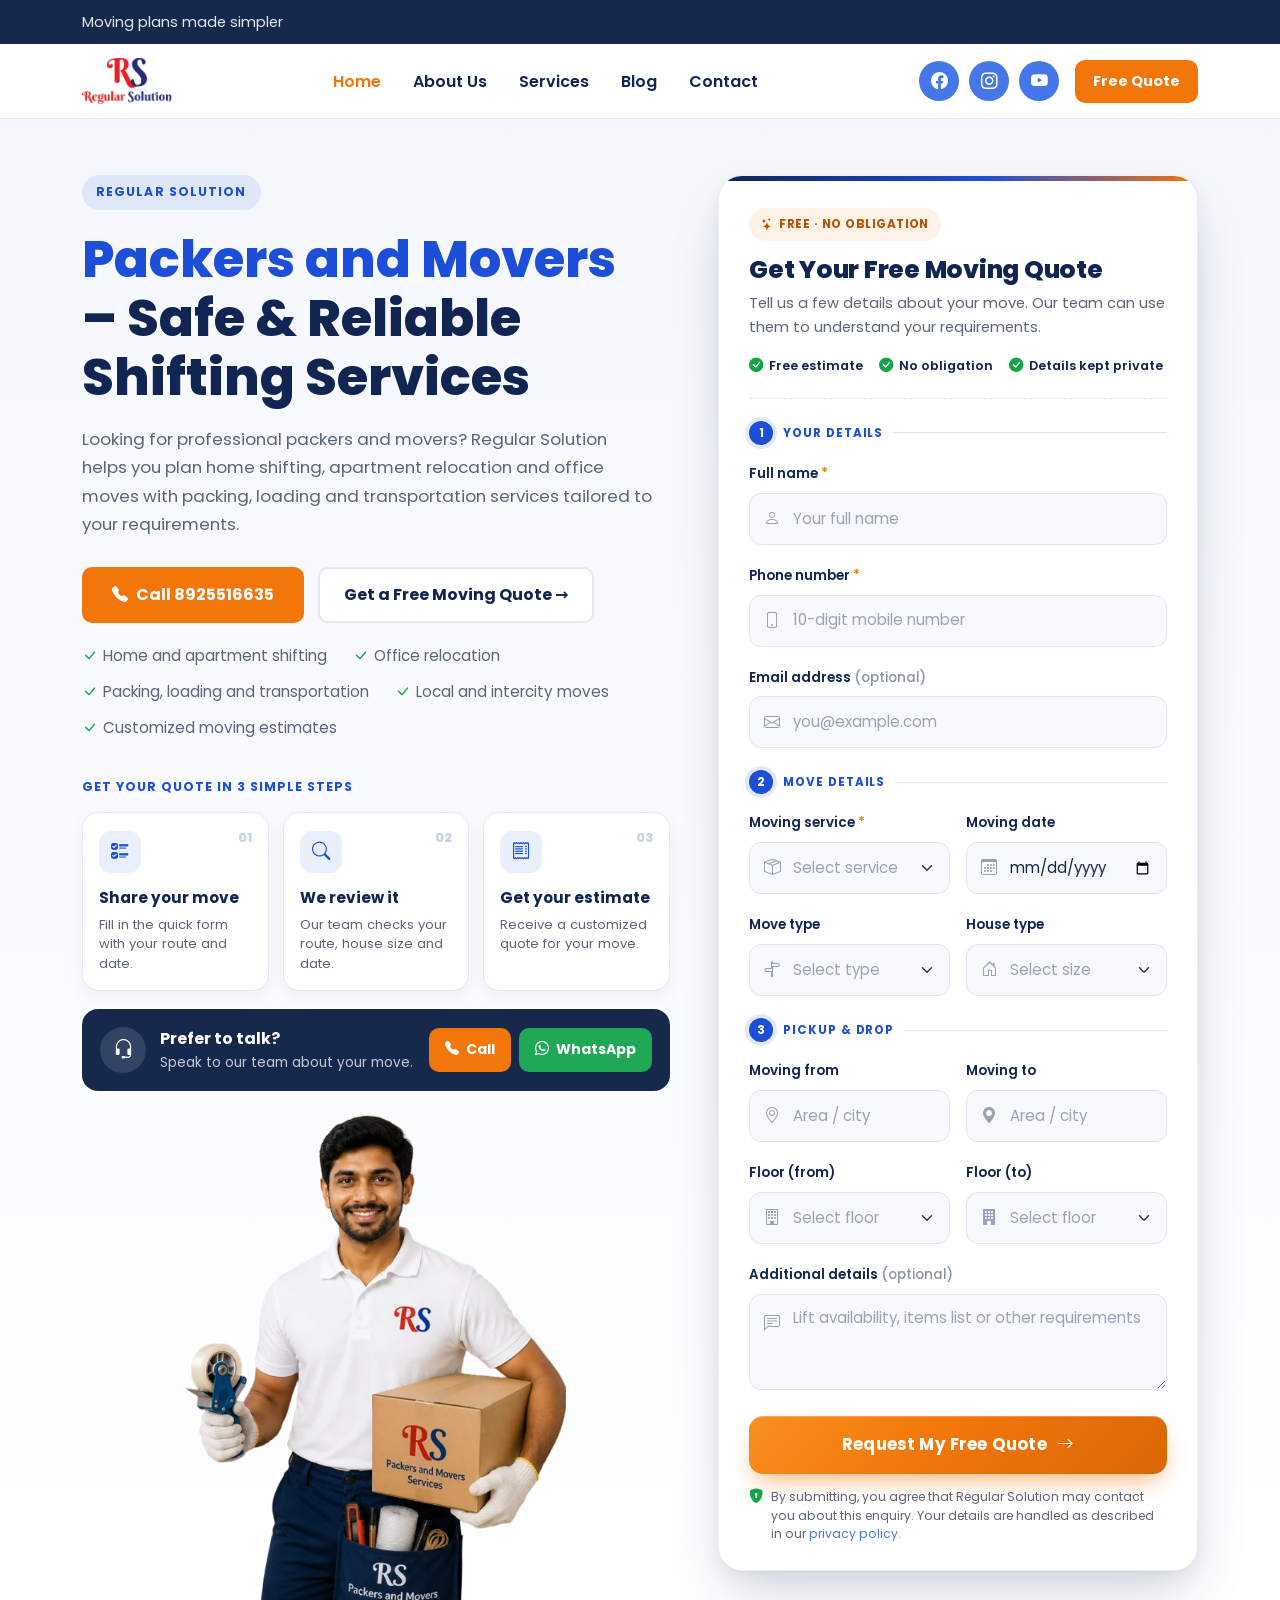
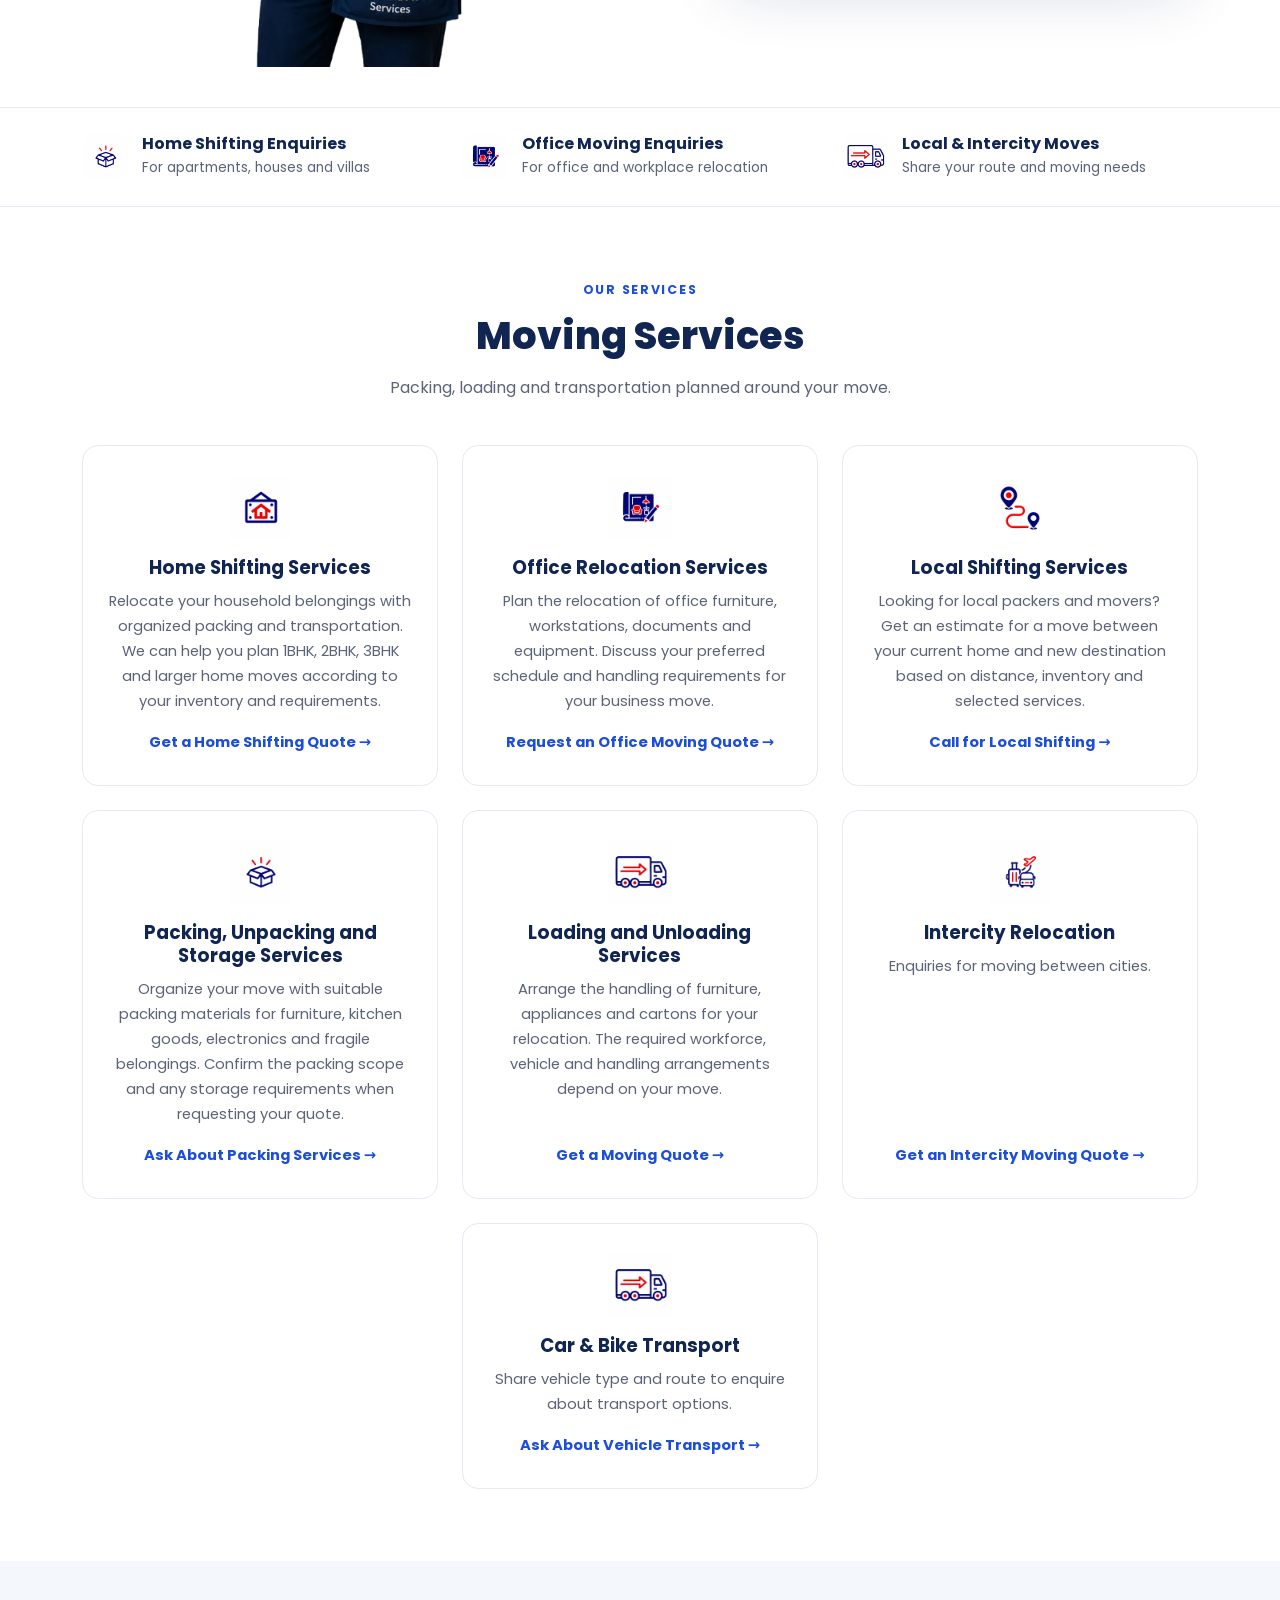
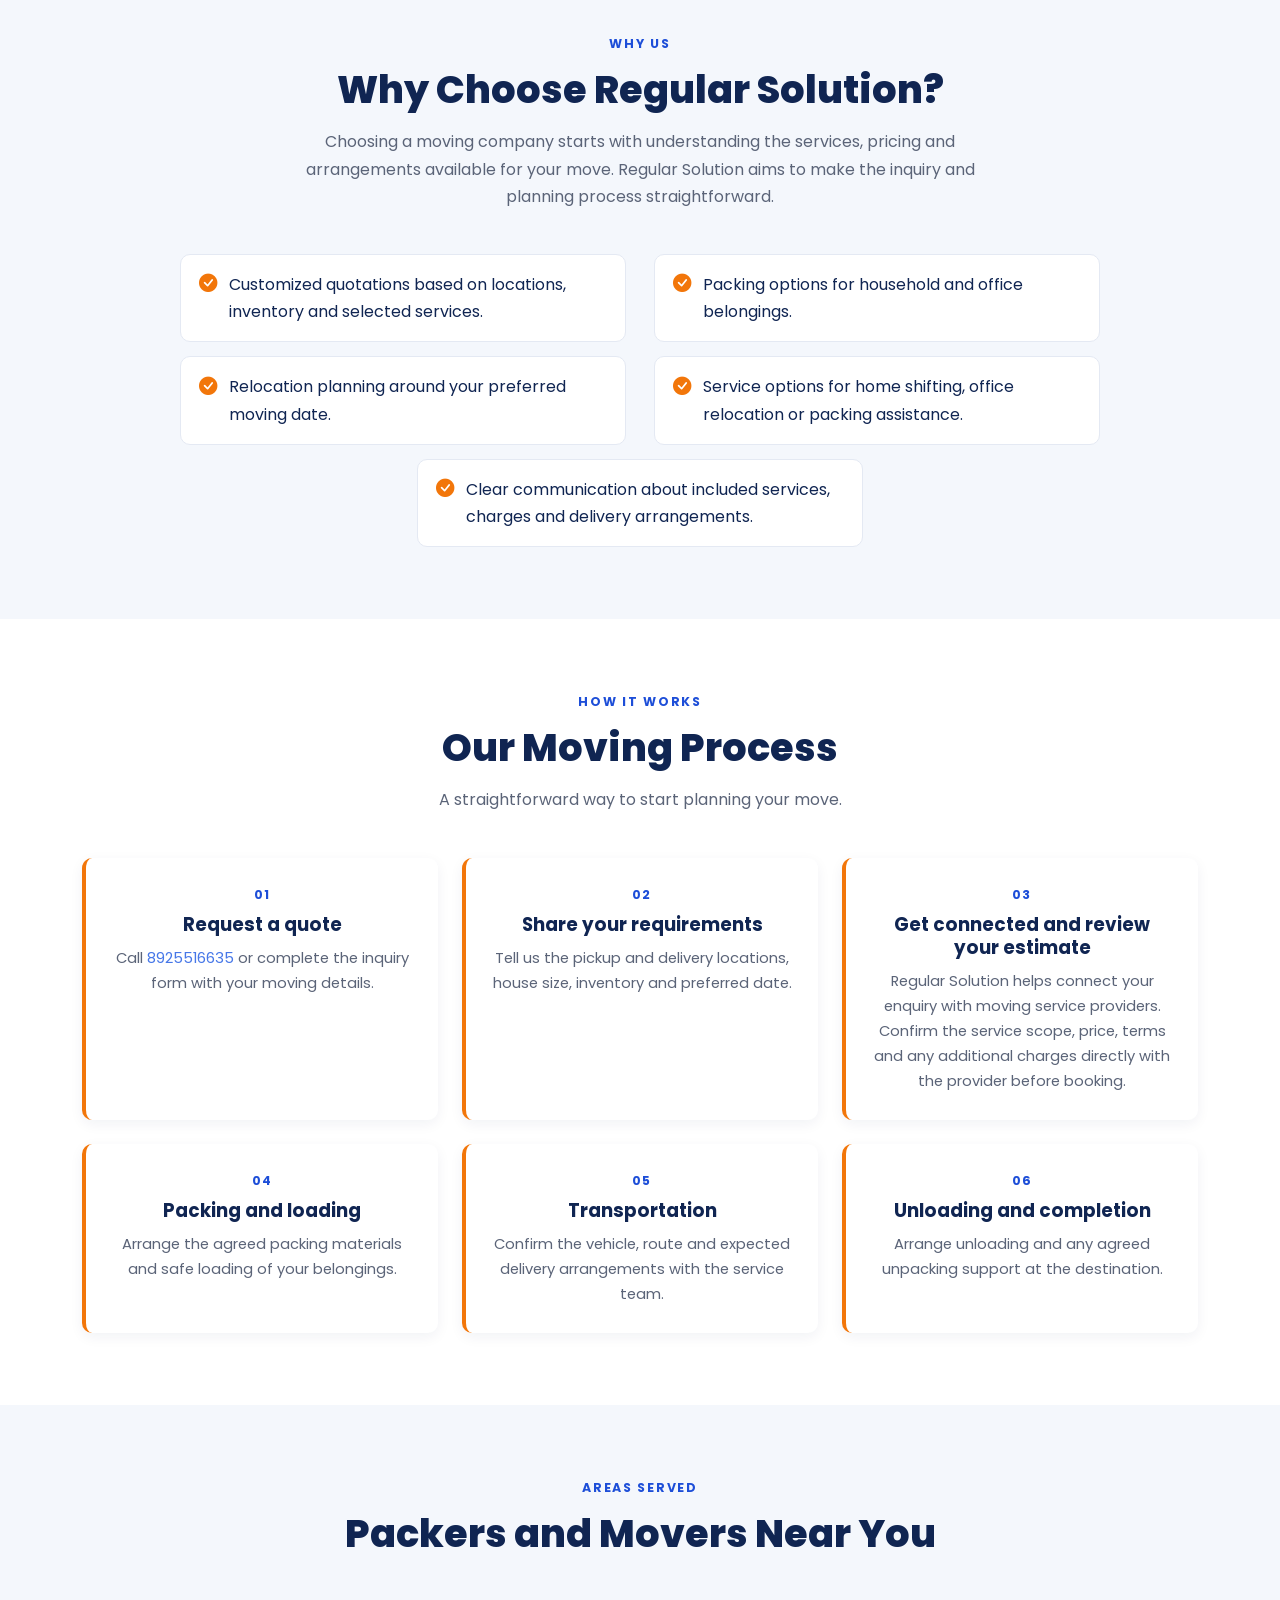
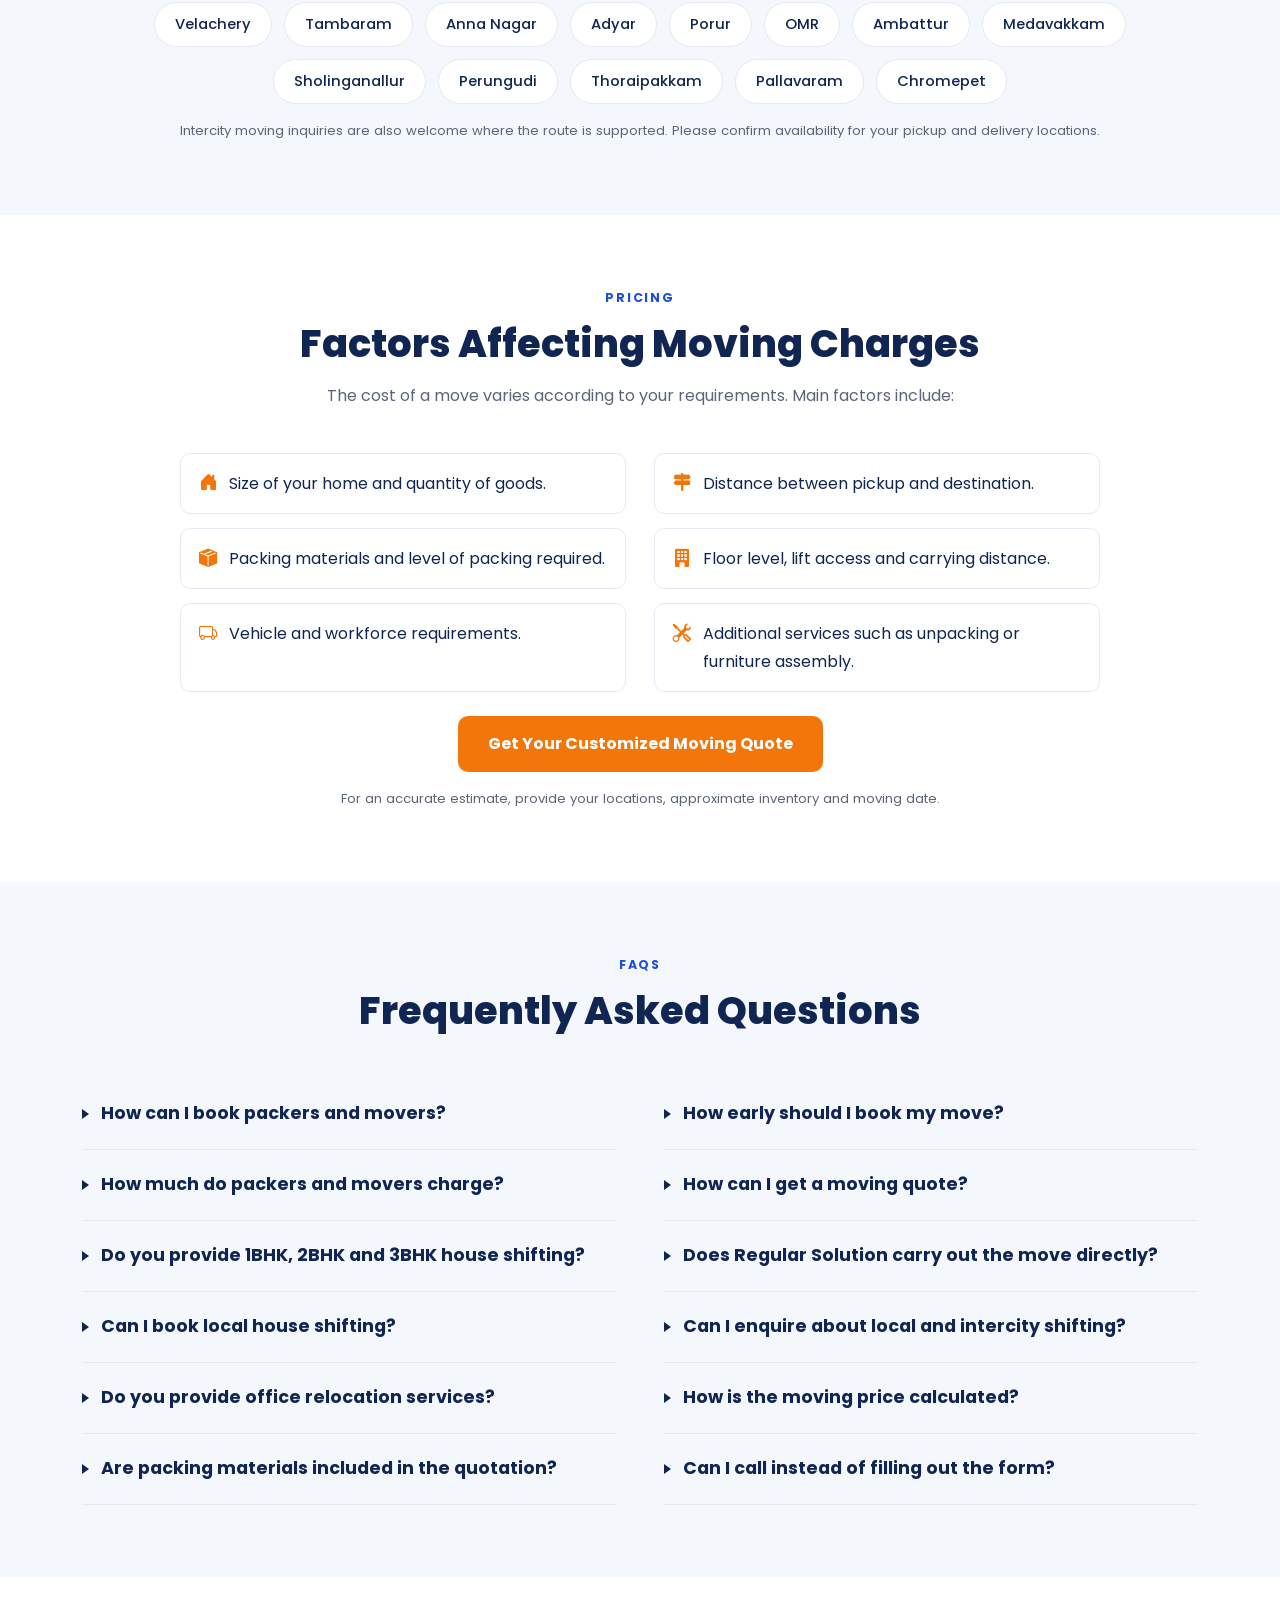
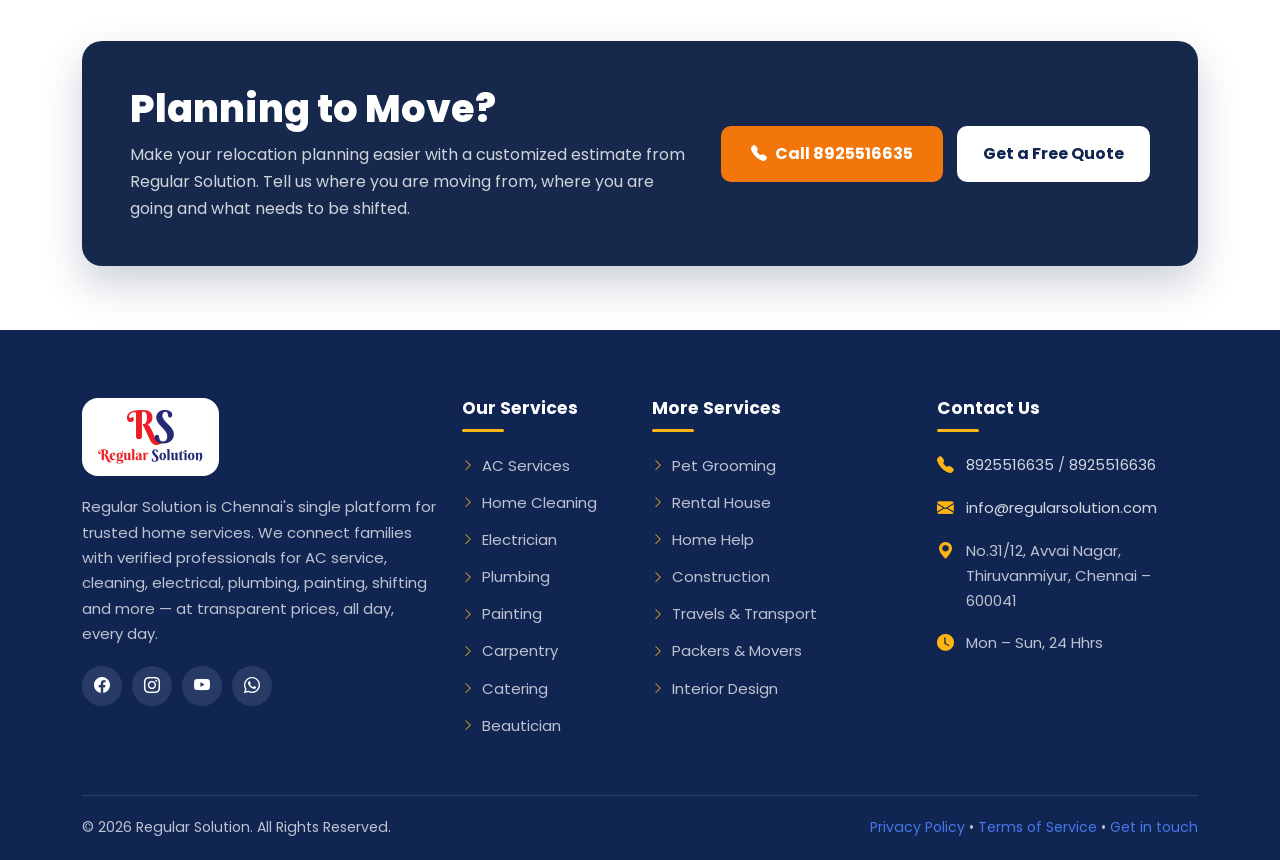
==== commit 25b3d00e: "feat: add landing page styles and markup for Chennai packers and movers" ====
--- a/regular-solution/index.html
+++ b/regular-solution/index.html
@@ -143,6 +143,45 @@
                             <li><i class="bi bi-check-lg" aria-hidden="true"></i>Customized moving estimates</li>
                         </ul>
 
+                        <!-- Fills the space beside the tall quote form on desktop
+                             (hidden in the stacked tablet/mobile layout). -->
+                        <div class="lp-hero-extras">
+                            <p class="lp-mini-title">Get your quote in 3 simple steps</p>
+                            <ol class="lp-mini-steps">
+                                <li>
+                                    <span class="lp-mini-icon"><i class="bi bi-ui-checks" aria-hidden="true"></i></span>
+                                    <strong>Share your move</strong>
+                                    <span>Fill in the quick form with your route and date.</span>
+                                </li>
+                                <li>
+                                    <span class="lp-mini-icon"><i class="bi bi-search" aria-hidden="true"></i></span>
+                                    <strong>We review it</strong>
+                                    <span>Our team checks your route, house size and date.</span>
+                                </li>
+                                <li>
+                                    <span class="lp-mini-icon"><i class="bi bi-receipt" aria-hidden="true"></i></span>
+                                    <strong>Get your estimate</strong>
+                                    <span>Receive a customized quote for your move.</span>
+                                </li>
+                            </ol>
+
+                            <div class="lp-talk">
+                                <span class="lp-talk-icon"><i class="bi bi-headset" aria-hidden="true"></i></span>
+                                <div class="lp-talk-text">
+                                    <strong>Prefer to talk?</strong>
+                                    <span>Speak to our team about your move.</span>
+                                </div>
+                                <div class="lp-talk-actions">
+                                    <a class="lp-talk-btn lp-talk-btn--call" href="tel:8925516635" data-site-href="tel:landing_phone">
+                                        <i class="bi bi-telephone-fill" aria-hidden="true"></i>Call
+                                    </a>
+                                    <a class="lp-talk-btn lp-talk-btn--wa" href="https://wa.me/918925516635" data-site-href="wa:whatsapp" target="_blank" rel="noopener">
+                                        <i class="bi bi-whatsapp" aria-hidden="true"></i>WhatsApp
+                                    </a>
+                                </div>
+                            </div>
+                        </div>
+
                         <img class="lp-hero-photo" src="images/hero/packers-and-movers.webp"
                             alt="Regular Solution packing professional holding a sealed carton" width="539"
                             height="741">
@@ -151,11 +190,19 @@
                     <!-- 2. Quick quote form -->
                     <div class="lp-hero-form-col" id="quote">
                         <div class="lp-quote">
-                            <h2>Get Your Free Moving Quote</h2>
-                            <p class="lp-quote-sub">
-                                Tell us a few details about your move. Our team can use them to understand your
-                                requirements.
-                            </p>
+                            <div class="lp-quote-head">
+                                <span class="lp-quote-badge"><i class="bi bi-stars" aria-hidden="true"></i>Free &middot; No obligation</span>
+                                <h2>Get Your Free Moving Quote</h2>
+                                <p class="lp-quote-sub">
+                                    Tell us a few details about your move. Our team can use them to understand your
+                                    requirements.
+                                </p>
+                                <ul class="lp-quote-perks">
+                                    <li><i class="bi bi-check-circle-fill" aria-hidden="true"></i>Free estimate</li>
+                                    <li><i class="bi bi-check-circle-fill" aria-hidden="true"></i>No obligation</li>
+                                    <li><i class="bi bi-check-circle-fill" aria-hidden="true"></i>Details kept private</li>
+                                </ul>
+                            </div>
 
                             <form class="needs-validation" name="home-quote" action="/thank-you.html" method="post"
                                 data-netlify="true" netlify-honeypot="company" data-otp-form novalidate>
@@ -167,146 +214,198 @@
                                     <input type="text" id="qCompany" name="company" tabindex="-1" autocomplete="off">
                                 </div>
 
-                                <div class="row g-3">
-                                    <div class="col-12">
-                                        <label class="form-label" for="qName">Full name *</label>
-                                        <input class="form-control" type="text" id="qName" name="name"
-                                            autocomplete="name" placeholder="Your full name" required>
-                                        <div class="invalid-feedback">Please enter your name.</div>
+                                <!-- Step 1: contact details -->
+                                <fieldset class="lp-fs">
+                                    <legend class="lp-qstep"><span class="lp-step-num">1</span>Your details</legend>
+                                    <div class="row g-3">
+                                        <div class="col-12">
+                                            <label class="form-label" for="qName">Full name <span class="req" aria-hidden="true">*</span></label>
+                                            <div class="lp-field">
+                                                <i class="bi bi-person lp-field-icon" aria-hidden="true"></i>
+                                                <input class="form-control" type="text" id="qName" name="name"
+                                                    autocomplete="name" placeholder="Your full name" required>
+                                                <div class="invalid-feedback">Please enter your name.</div>
+                                            </div>
+                                        </div>
+
+                                        <div class="col-12">
+                                            <label class="form-label" for="qPhone">Phone number <span class="req" aria-hidden="true">*</span></label>
+                                            <!-- The phone input must stay a direct child of .otp-row:
+                                                 js/script.js marks its parent as verified. -->
+                                            <div class="otp-row lp-field">
+                                                <i class="bi bi-phone lp-field-icon" aria-hidden="true"></i>
+                                                <input class="form-control" type="tel" id="qPhone" name="phone"
+                                                    inputmode="numeric" autocomplete="tel" maxlength="15"
+                                                    placeholder="10-digit mobile number" required data-otp-phone>
+                                                <button class="btn btn-otp" type="button" data-otp-send>Send OTP</button>
+                                            </div>
+                                            <div class="invalid-feedback">Enter a valid 10-digit mobile number.</div>
+
+                                            <div class="otp-box d-none" data-otp-box>
+                                                <label class="form-label" for="qOtp">Enter the 6-digit OTP</label>
+                                                <div class="otp-row">
+                                                    <input class="form-control otp-code" type="text" id="qOtp"
+                                                        inputmode="numeric" maxlength="6" placeholder="••••••"
+                                                        autocomplete="one-time-code" data-otp-input>
+                                                    <button class="btn btn-otp" type="button"
+                                                        data-otp-verify>Verify</button>
+                                                </div>
+                                                <p class="otp-note" data-otp-note aria-live="polite"></p>
+                                            </div>
+                                        </div>
+
+                                        <div class="col-12">
+                                            <label class="form-label" for="qEmail">Email address <span class="opt">(optional)</span></label>
+                                            <div class="lp-field">
+                                                <i class="bi bi-envelope lp-field-icon" aria-hidden="true"></i>
+                                                <input class="form-control" type="email" id="qEmail" name="email"
+                                                    autocomplete="email" placeholder="you@example.com">
+                                                <div class="invalid-feedback">Please enter a valid email address.</div>
+                                            </div>
+                                        </div>
                                     </div>
-
-                                    <div class="col-12">
-                                        <label class="form-label" for="qPhone">Phone number *</label>
-                                        <div class="otp-row">
-                                            <input class="form-control" type="tel" id="qPhone" name="phone"
-                                                inputmode="numeric" autocomplete="tel" maxlength="15"
-                                                placeholder="10-digit mobile number" required data-otp-phone>
-                                            <button class="btn btn-otp" type="button" data-otp-send>Send OTP</button>
-                                        </div>
-                                        <div class="invalid-feedback">Enter a valid 10-digit mobile number.</div>
-
-                                        <div class="otp-box d-none" data-otp-box>
-                                            <label class="form-label" for="qOtp">Enter the 6-digit OTP</label>
-                                            <div class="otp-row">
-                                                <input class="form-control otp-code" type="text" id="qOtp"
-                                                    inputmode="numeric" maxlength="6" placeholder="------"
-                                                    autocomplete="one-time-code" data-otp-input>
-                                                <button class="btn btn-otp" type="button"
-                                                    data-otp-verify>Verify</button>
-                                            </div>
-                                            <p class="otp-note" data-otp-note aria-live="polite"></p>
+                                </fieldset>
+
+                                <!-- Step 2: what is moving -->
+                                <fieldset class="lp-fs">
+                                    <legend class="lp-qstep"><span class="lp-step-num">2</span>Move details</legend>
+                                    <div class="row g-3">
+                                        <div class="col-md-6">
+                                            <label class="form-label" for="qService">Moving service <span class="req" aria-hidden="true">*</span></label>
+                                            <div class="lp-field">
+                                                <i class="bi bi-box-seam lp-field-icon" aria-hidden="true"></i>
+                                                <select class="form-select" id="qService" name="service" required>
+                                                    <option value="" selected disabled>Select service</option>
+                                                    <option>House Shifting</option>
+                                                    <option>Office Relocation</option>
+                                                    <option>Local Shifting</option>
+                                                    <option>Intercity Relocation</option>
+                                                    <option>Car &amp; Bike Transport</option>
+                                                    <option>Packing &amp; Storage</option>
+                                                </select>
+                                                <div class="invalid-feedback">Please select a moving service.</div>
+                                            </div>
+                                        </div>
+
+                                        <div class="col-md-6">
+                                            <label class="form-label" for="qDate">Moving date</label>
+                                            <div class="lp-field">
+                                                <i class="bi bi-calendar3 lp-field-icon" aria-hidden="true"></i>
+                                                <input class="form-control" type="date" id="qDate" name="date">
+                                            </div>
+                                        </div>
+
+                                        <div class="col-md-6">
+                                            <label class="form-label" for="qMoveType">Move type</label>
+                                            <div class="lp-field">
+                                                <i class="bi bi-signpost-split lp-field-icon" aria-hidden="true"></i>
+                                                <select class="form-select" id="qMoveType" name="move_type">
+                                                    <option value="" selected>Select type</option>
+                                                    <option>Within city</option>
+                                                    <option>Intercity</option>
+                                                    <option>Outer city</option>
+                                                    <option>Part load</option>
+                                                </select>
+                                            </div>
+                                        </div>
+
+                                        <div class="col-md-6">
+                                            <label class="form-label" for="qHouseType">House type</label>
+                                            <div class="lp-field">
+                                                <i class="bi bi-house-door lp-field-icon" aria-hidden="true"></i>
+                                                <select class="form-select" id="qHouseType" name="house_type">
+                                                    <option value="" selected>Select size</option>
+                                                    <option>1 RK</option>
+                                                    <option>1 BHK</option>
+                                                    <option>2 BHK</option>
+                                                    <option>3 BHK</option>
+                                                    <option>4 BHK+</option>
+                                                    <option>Villa / Independent house</option>
+                                                    <option>Office / Commercial</option>
+                                                </select>
+                                            </div>
                                         </div>
                                     </div>
-
-                                    <div class="col-12">
-                                        <label class="form-label" for="qEmail">Email address</label>
-                                        <input class="form-control" type="email" id="qEmail" name="email"
-                                            autocomplete="email" placeholder="you@example.com">
-                                        <div class="invalid-feedback">Please enter a valid email address.</div>
+                                </fieldset>
+
+                                <!-- Step 3: route -->
+                                <fieldset class="lp-fs">
+                                    <legend class="lp-qstep"><span class="lp-step-num">3</span>Pickup &amp; drop</legend>
+                                    <div class="row g-3">
+                                        <div class="col-md-6">
+                                            <label class="form-label" for="qFrom">Moving from</label>
+                                            <div class="lp-field">
+                                                <i class="bi bi-geo-alt lp-field-icon" aria-hidden="true"></i>
+                                                <input class="form-control" type="text" id="qFrom" name="from"
+                                                    placeholder="Area / city">
+                                            </div>
+                                        </div>
+
+                                        <div class="col-md-6">
+                                            <label class="form-label" for="qTo">Moving to</label>
+                                            <div class="lp-field">
+                                                <i class="bi bi-geo-alt-fill lp-field-icon" aria-hidden="true"></i>
+                                                <input class="form-control" type="text" id="qTo" name="to"
+                                                    placeholder="Area / city">
+                                            </div>
+                                        </div>
+
+                                        <div class="col-md-6">
+                                            <label class="form-label" for="qFloorFrom">Floor (from)</label>
+                                            <div class="lp-field">
+                                                <i class="bi bi-building lp-field-icon" aria-hidden="true"></i>
+                                                <select class="form-select" id="qFloorFrom" name="floor_from">
+                                                    <option value="" selected>Select floor</option>
+                                                    <option>Ground floor</option>
+                                                    <option>1st floor</option>
+                                                    <option>2nd floor</option>
+                                                    <option>3rd floor</option>
+                                                    <option>4th floor</option>
+                                                    <option>5th floor</option>
+                                                    <option>6th – 10th floor</option>
+                                                    <option>Above 10th floor</option>
+                                                </select>
+                                            </div>
+                                        </div>
+
+                                        <div class="col-md-6">
+                                            <label class="form-label" for="qFloorTo">Floor (to)</label>
+                                            <div class="lp-field">
+                                                <i class="bi bi-building-fill lp-field-icon" aria-hidden="true"></i>
+                                                <select class="form-select" id="qFloorTo" name="floor_to">
+                                                    <option value="" selected>Select floor</option>
+                                                    <option>Ground floor</option>
+                                                    <option>1st floor</option>
+                                                    <option>2nd floor</option>
+                                                    <option>3rd floor</option>
+                                                    <option>4th floor</option>
+                                                    <option>5th floor</option>
+                                                    <option>6th – 10th floor</option>
+                                                    <option>Above 10th floor</option>
+                                                </select>
+                                            </div>
+                                        </div>
+
+                                        <div class="col-12">
+                                            <label class="form-label" for="qMessage">Additional details <span class="opt">(optional)</span></label>
+                                            <div class="lp-field lp-field--area">
+                                                <i class="bi bi-chat-left-text lp-field-icon" aria-hidden="true"></i>
+                                                <textarea class="form-control" id="qMessage" name="message" rows="3"
+                                                    placeholder="Lift availability, items list or other requirements"></textarea>
+                                            </div>
+                                        </div>
                                     </div>
-
-                                    <div class="col-md-6">
-                                        <label class="form-label" for="qService">Moving service *</label>
-                                        <select class="form-select" id="qService" name="service" required>
-                                            <option value="" selected disabled>Select service</option>
-                                            <option>House Shifting</option>
-                                            <option>Office Relocation</option>
-                                            <option>Local Shifting</option>
-                                            <option>Intercity Relocation</option>
-                                            <option>Car &amp; Bike Transport</option>
-                                            <option>Packing &amp; Storage</option>
-                                        </select>
-                                        <div class="invalid-feedback">Please select a moving service.</div>
-                                    </div>
-
-                                    <div class="col-md-6">
-                                        <label class="form-label" for="qDate">Preferred moving date</label>
-                                        <input class="form-control" type="date" id="qDate" name="date">
-                                    </div>
-
-                                    <div class="col-md-6">
-                                        <label class="form-label" for="qMoveType">Move type</label>
-                                        <select class="form-select" id="qMoveType" name="move_type">
-                                            <option value="" selected>Select move type</option>
-                                            <option>Within city</option>
-                                            <option>Intercity</option>
-                                            <option>Outer city</option>
-                                            <option>Part load</option>
-                                        </select>
-                                    </div>
-
-                                    <div class="col-md-6">
-                                        <label class="form-label" for="qHouseType">House type</label>
-                                        <select class="form-select" id="qHouseType" name="house_type">
-                                            <option value="" selected>Select house type</option>
-                                            <option>1 RK</option>
-                                            <option>1 BHK</option>
-                                            <option>2 BHK</option>
-                                            <option>3 BHK</option>
-                                            <option>4 BHK+</option>
-                                            <option>Villa / Independent house</option>
-                                            <option>Office / Commercial</option>
-                                        </select>
-                                    </div>
-
-                                    <div class="col-md-6">
-                                        <label class="form-label" for="qFrom">Moving from</label>
-                                        <input class="form-control" type="text" id="qFrom" name="from"
-                                            placeholder="Area / city">
-                                    </div>
-
-                                    <div class="col-md-6">
-                                        <label class="form-label" for="qTo">Moving to</label>
-                                        <input class="form-control" type="text" id="qTo" name="to"
-                                            placeholder="Area / city">
-                                    </div>
-
-                                    <div class="col-md-6">
-                                        <label class="form-label" for="qFloorFrom">Floor (moving from)</label>
-                                        <select class="form-select" id="qFloorFrom" name="floor_from">
-                                            <option value="" selected>Select floor</option>
-                                            <option>Ground floor</option>
-                                            <option>1st floor</option>
-                                            <option>2nd floor</option>
-                                            <option>3rd floor</option>
-                                            <option>4th floor</option>
-                                            <option>5th floor</option>
-                                            <option>6th – 10th floor</option>
-                                            <option>Above 10th floor</option>
-                                        </select>
-                                    </div>
-
-                                    <div class="col-md-6">
-                                        <label class="form-label" for="qFloorTo">Floor (moving to)</label>
-                                        <select class="form-select" id="qFloorTo" name="floor_to">
-                                            <option value="" selected>Select floor</option>
-                                            <option>Ground floor</option>
-                                            <option>1st floor</option>
-                                            <option>2nd floor</option>
-                                            <option>3rd floor</option>
-                                            <option>4th floor</option>
-                                            <option>5th floor</option>
-                                            <option>6th – 10th floor</option>
-                                            <option>Above 10th floor</option>
-                                        </select>
-                                    </div>
-
-                                    <div class="col-12">
-                                        <label class="form-label" for="qMessage">Additional details (optional)</label>
-                                        <textarea class="form-control" id="qMessage" name="message" rows="3"
-                                            placeholder="Lift availability, items list or other requirements"></textarea>
-                                    </div>
-
-                                    <div class="col-12">
-                                        <button class="btn btn-lp-orange w-100" type="submit">Request My Free
-                                            Quote</button>
-                                        <p class="lp-consent">
-                                            By submitting, you agree that Regular Solution may contact you about this
-                                            enquiry. Your details are handled as described in our
-                                            <a href="privacy.html">privacy policy</a>.
-                                        </p>
-                                    </div>
-                                </div>
+                                </fieldset>
+
+                                <button class="btn lp-submit w-100" type="submit">
+                                    Request My Free Quote<i class="bi bi-arrow-right" aria-hidden="true"></i>
+                                </button>
+                                <p class="lp-consent">
+                                    <i class="bi bi-shield-lock-fill" aria-hidden="true"></i>
+                                    <span>By submitting, you agree that Regular Solution may contact you about this
+                                    enquiry. Your details are handled as described in our
+                                    <a href="privacy.html">privacy policy</a>.</span>
+                                </p>
 
                                 <div class="alert d-none" data-form-message></div>
                             </form>
--- a/regular-solution/css/landing.css
+++ b/regular-solution/css/landing.css
@@ -259,63 +259,460 @@
 .lp-hero-photo {
     display: block;
     width: 100%;
-    max-width: 330px;
+    max-width: 380px;
     height: auto;
     margin-top: auto;
+    padding-top: 24px;
     align-self: center;
 }
 
-/* Quote card */
-.lp-quote {
+/* Hero extras: quote steps + "Prefer to talk?" card ---------------------- */
+.lp-hero-extras {
+    align-self: stretch;
+    max-width: 640px;
+    margin-top: 8px;
+}
+
+.lp-mini-title {
+    font-size: .78rem;
+    font-weight: 700;
+    letter-spacing: .08em;
+    text-transform: uppercase;
+    color: var(--lp-blue);
+    margin-bottom: 14px;
+}
+
+.lp-mini-steps {
+    display: grid;
+    grid-template-columns: repeat(3, minmax(0, 1fr));
+    gap: 14px;
+    padding: 0;
+    margin: 0 0 18px;
+    list-style: none;
+    counter-reset: mini;
+}
+
+.lp-mini-steps li {
+    position: relative;
+    display: flex;
+    flex-direction: column;
+    gap: 4px;
     background: var(--white);
     border: 1px solid var(--lp-line);
-    border-radius: var(--radius);
-    box-shadow: var(--shadow-lg);
-    padding: 28px;
+    border-radius: 16px;
+    padding: 18px 16px 16px;
+    box-shadow: 0 6px 18px rgba(16, 37, 82, .05);
+    counter-increment: mini;
+}
+
+/* Step number in the corner */
+.lp-mini-steps li::after {
+    content: "0" counter(mini);
+    position: absolute;
+    top: 14px;
+    right: 16px;
+    font-size: .8rem;
+    font-weight: 800;
+    color: #c9d3e6;
+}
+
+.lp-mini-icon {
+    display: inline-grid;
+    place-items: center;
+    width: 42px;
+    height: 42px;
+    border-radius: 12px;
+    background: rgba(29, 78, 216, .09);
+    color: var(--lp-blue);
+    font-size: 1.15rem;
+    margin-bottom: 8px;
+}
+
+.lp-mini-steps strong {
+    font-size: .95rem;
+    color: var(--secondary);
+}
+
+.lp-mini-steps span:not(.lp-mini-icon) {
+    font-size: .82rem;
+    line-height: 1.5;
+    color: var(--muted);
+}
+
+.lp-talk {
+    display: flex;
+    align-items: center;
+    gap: 14px;
+    background: var(--lp-navy);
+    border-radius: 16px;
+    padding: 16px 18px;
+    color: var(--white);
+}
+
+.lp-talk-icon {
+    flex: 0 0 auto;
+    display: grid;
+    place-items: center;
+    width: 46px;
+    height: 46px;
+    border-radius: 50%;
+    background: rgba(255, 255, 255, .12);
+    font-size: 1.3rem;
+}
+
+.lp-talk-text {
+    flex: 1 1 auto;
+    display: flex;
+    flex-direction: column;
+    min-width: 0;
+}
+
+.lp-talk-text strong {
+    font-size: 1rem;
+}
+
+.lp-talk-text span {
+    font-size: .84rem;
+    color: rgba(255, 255, 255, .75);
+}
+
+.lp-talk-actions {
+    flex: 0 0 auto;
+    display: flex;
+    gap: 8px;
+}
+
+.lp-talk-btn {
+    display: inline-flex;
+    align-items: center;
+    gap: 7px;
+    padding: 10px 16px;
+    border-radius: 10px;
+    font-size: .88rem;
+    font-weight: 700;
+    color: var(--white);
+    text-decoration: none;
+    transition: transform .2s var(--ease), filter .2s var(--ease);
+}
+
+.lp-talk-btn--call {
+    background: var(--lp-orange);
+}
+
+.lp-talk-btn--wa {
+    background: #1fa855;
+}
+
+.lp-talk-btn:hover,
+.lp-talk-btn:focus-visible {
+    color: var(--white);
+    transform: translateY(-2px);
+    filter: brightness(1.06);
+}
+
+/* Narrow desktop: steps as a compact list */
+@media (max-width: 1199.98px) {
+    .lp-mini-steps {
+        grid-template-columns: 1fr;
+    }
+
+    .lp-mini-steps li {
+        display: grid;
+        grid-template-columns: auto 1fr;
+        column-gap: 14px;
+        align-items: center;
+    }
+
+    .lp-mini-icon {
+        grid-row: span 2;
+        margin-bottom: 0;
+    }
+
+    .lp-talk {
+        flex-wrap: wrap;
+    }
+}
+
+/* Stacked layout (tablet/mobile): go straight from the hero copy to the form. */
+@media (max-width: 991.98px) {
+    .lp-hero-extras {
+        display: none;
+    }
+}
+
+/* Quote card ------------------------------------------------------------
+   Layered card with a brand accent strip, a header with trust perks, and
+   the form split into three numbered steps. Every field has a leading icon
+   that lights up on focus. */
+.lp-quote {
+    --q-field-h: 52px;
+    --q-field-bg: #f7f9fd;
+    --q-field-border: #dfe5f0;
+    --q-radius: 12px;
+
+    position: relative;
+    background: var(--white);
+    border: 1px solid rgba(16, 37, 82, .07);
+    border-radius: 24px;
+    box-shadow:
+        0 1px 2px rgba(16, 37, 82, .04),
+        0 8px 20px rgba(16, 37, 82, .06),
+        0 30px 60px -12px rgba(16, 37, 82, .18);
+    padding: 32px 30px 26px;
+    overflow: hidden;
+}
+
+/* Brand accent strip along the top edge */
+.lp-quote::before {
+    content: "";
+    position: absolute;
+    inset: 0 0 auto;
+    height: 5px;
+    background: linear-gradient(90deg, var(--secondary) 0%, var(--lp-blue) 55%, var(--lp-orange) 100%);
+}
+
+/* Header */
+.lp-quote-head {
+    margin-bottom: 22px;
+    padding-bottom: 20px;
+    border-bottom: 1px dashed var(--q-field-border);
+}
+
+.lp-quote-badge {
+    display: inline-flex;
+    align-items: center;
+    gap: 6px;
+    background: #fff3e8;
+    color: #b45309;
+    font-size: .74rem;
+    font-weight: 700;
+    letter-spacing: .04em;
+    text-transform: uppercase;
+    padding: 6px 12px;
+    border-radius: var(--radius-pill);
+    margin-bottom: 14px;
 }
 
 .lp-quote h2 {
-    font-size: 1.5rem;
-    font-weight: 700;
-    color: var(--secondary);
-    margin-bottom: 4px;
+    font-size: 1.55rem;
+    font-weight: 800;
+    line-height: 1.2;
+    letter-spacing: -.01em;
+    color: var(--secondary);
+    margin-bottom: 8px;
 }
 
 .lp-quote-sub {
     color: var(--muted);
-    font-size: .94rem;
-    margin-bottom: 20px;
-}
-
+    font-size: .92rem;
+    line-height: 1.6;
+    margin-bottom: 14px;
+}
+
+.lp-quote-perks {
+    display: flex;
+    flex-wrap: wrap;
+    gap: 8px 16px;
+    padding: 0;
+    margin: 0;
+    list-style: none;
+    font-size: .8rem;
+    font-weight: 600;
+    color: var(--secondary);
+}
+
+.lp-quote-perks li {
+    display: inline-flex;
+    align-items: center;
+    gap: 6px;
+}
+
+.lp-quote-perks i {
+    color: #16a34a;
+    font-size: .9rem;
+}
+
+/* Steps */
+.lp-quote .lp-fs {
+    border: 0;
+    margin: 0 0 22px;
+    padding: 0;
+    min-width: 0;
+}
+
+.lp-quote .lp-qstep {
+    float: none;
+    display: flex;
+    align-items: center;
+    gap: 10px;
+    width: 100%;
+    margin: 0 0 14px;
+    padding: 0;
+    font-size: .74rem;
+    font-weight: 700;
+    letter-spacing: .08em;
+    text-transform: uppercase;
+    color: var(--lp-blue);
+}
+
+/* Hairline after the step title */
+.lp-quote .lp-qstep::after {
+    content: "";
+    flex: 1 1 auto;
+    height: 1px;
+    background: var(--q-field-border);
+}
+
+.lp-step-num {
+    display: inline-grid;
+    place-items: center;
+    width: 24px;
+    height: 24px;
+    border-radius: 50%;
+    background: var(--lp-blue);
+    color: var(--white);
+    font-size: .74rem;
+    letter-spacing: 0;
+    box-shadow: 0 0 0 4px rgba(29, 78, 216, .12);
+}
+
+/* Labels */
 .lp-quote .form-label {
-    font-size: .88rem;
+    font-size: .84rem;
     font-weight: 600;
     color: var(--secondary);
-    margin-bottom: 6px;
+    margin-bottom: 7px;
+}
+
+.lp-quote .form-label .req {
+    color: var(--lp-orange);
+}
+
+.lp-quote .form-label .opt {
+    font-weight: 500;
+    color: #8a93a6;
+}
+
+/* Fields with a leading icon */
+.lp-field {
+    position: relative;
+}
+
+.lp-field-icon {
+    position: absolute;
+    left: 15px;
+    top: calc(var(--q-field-h) / 2);
+    transform: translateY(-50%);
+    font-size: 1.02rem;
+    color: #98a2b6;
+    pointer-events: none;
+    z-index: 2;
+    transition: color .2s var(--ease);
+}
+
+.lp-field--area .lp-field-icon {
+    top: 16px;
+    transform: none;
+}
+
+.lp-field:focus-within .lp-field-icon {
+    color: var(--lp-blue);
 }
 
 .lp-quote .form-control,
 .lp-quote .form-select {
-    border: 1px solid var(--lp-line);
-    border-radius: var(--radius-sm);
-    padding: 11px 13px;
-    font-size: .95rem;
+    min-height: var(--q-field-h);
+    background-color: var(--q-field-bg);
+    border: 1.5px solid var(--q-field-border);
+    border-radius: var(--q-radius);
+    padding: 12px 14px;
+    font-size: .94rem;
+    color: var(--secondary);
+    transition: border-color .2s var(--ease), background-color .2s var(--ease), box-shadow .2s var(--ease);
+}
+
+.lp-quote .form-select {
+    padding-right: 38px;
+    background-position: right 14px center;
+    text-overflow: ellipsis;
+}
+
+.lp-field .form-control,
+.lp-field .form-select {
+    padding-left: 43px;
+}
+
+.lp-quote textarea.form-control {
+    min-height: 96px;
+    resize: vertical;
+}
+
+.lp-quote .form-control::placeholder {
+    color: #9aa3b5;
+}
+
+/* Unchosen selects read like placeholders */
+.lp-quote .form-select:has(option[value=""]:checked) {
+    color: #9aa3b5;
+}
+
+.lp-quote .form-select option {
+    color: var(--secondary);
+}
+
+.lp-quote .form-control:hover:not(:focus):not([readonly]),
+.lp-quote .form-select:hover:not(:focus) {
+    border-color: #c5cfe2;
 }
 
 .lp-quote .form-control:focus,
 .lp-quote .form-select:focus {
+    background-color: var(--white);
     border-color: var(--lp-blue);
-    box-shadow: 0 0 0 3px rgba(29, 78, 216, .14);
-}
-
-.lp-consent {
+    box-shadow: 0 0 0 4px rgba(29, 78, 216, .12);
+}
+
+/* Validation */
+.lp-quote .was-validated .form-control:invalid,
+.lp-quote .was-validated .form-select:invalid {
+    border-color: var(--danger);
+    background-color: #fff7f7;
+}
+
+.lp-quote .was-validated .form-control:invalid:focus,
+.lp-quote .was-validated .form-select:invalid:focus {
+    box-shadow: 0 0 0 4px rgba(239, 45, 45, .12);
+}
+
+.lp-quote .was-validated .lp-field:has(:invalid) .lp-field-icon {
+    color: var(--danger);
+}
+
+/* Valid fields stay neutral (no green ticks on optional fields) */
+.lp-quote .was-validated .form-control:valid,
+.lp-quote .was-validated .form-select:valid {
+    border-color: var(--q-field-border);
+    background-image: none;
+    padding-right: 14px;
+}
+
+.lp-quote .was-validated .form-select:valid {
+    background-image: var(--bs-form-select-bg-img);
+    padding-right: 38px;
+}
+
+.lp-quote .invalid-feedback {
     font-size: .78rem;
-    color: var(--muted);
-    margin: 10px 0 0;
-}
-
-/* The OTP row reuses the same markup hooks as the main site's booking form,
-   so js/script.js wires it up with no extra code. */
+    margin-top: 6px;
+}
+
+/* The phone input sits inside .otp-row, so show its message explicitly */
+.lp-quote .was-validated .otp-row:has(:invalid) ~ .invalid-feedback {
+    display: block;
+}
+
+/* OTP row: phone field + Send OTP button. The row keeps the same markup
+   hooks as the main site's booking form, so js/script.js wires it up. */
 .lp-quote .otp-row {
     display: flex;
     gap: 8px;
@@ -328,19 +725,23 @@
 
 .lp-quote .btn-otp {
     flex: 0 0 auto;
+    min-height: var(--q-field-h);
     background: var(--secondary);
-    color: var(--white);
-    font-size: .85rem;
-    font-weight: 600;
-    border-radius: var(--radius-sm);
-    padding: 0 16px;
+    border: 0;
+    color: var(--white);
+    font-size: .84rem;
+    font-weight: 700;
+    border-radius: var(--q-radius);
+    padding: 0 18px;
     white-space: nowrap;
+    transition: background .2s var(--ease), transform .2s var(--ease);
 }
 
 .lp-quote .btn-otp:hover:not(:disabled),
 .lp-quote .btn-otp:focus-visible:not(:disabled) {
     background: var(--lp-blue);
     color: var(--white);
+    transform: translateY(-1px);
 }
 
 .lp-quote .btn-otp:disabled {
@@ -349,14 +750,17 @@
 
 .lp-quote .otp-box {
     margin-top: 12px;
-    padding: 14px;
-    background: var(--lp-soft);
-    border-radius: var(--radius-sm);
+    padding: 16px;
+    background: #f3f7ff;
+    border: 1px dashed #b9cbf5;
+    border-radius: var(--q-radius);
 }
 
 .lp-quote .otp-code {
-    letter-spacing: .4em;
-    font-weight: 600;
+    text-align: center;
+    letter-spacing: .5em;
+    font-size: 1.05rem;
+    font-weight: 700;
 }
 
 .lp-quote .otp-note {
@@ -365,20 +769,122 @@
     color: var(--muted);
 }
 
-.lp-quote .otp-note.is-error {
+/* Same state names as js/script.js (is-ok / is-err / is-test) */
+.lp-quote .otp-note.is-err {
     color: var(--danger);
 }
 
-.lp-quote .otp-note.is-success {
+.lp-quote .otp-note.is-ok {
     color: #16a34a;
 }
 
+/* Verified number: locked in, green, with a badge in place of the button */
+.lp-quote .otp-row.is-verified .form-control {
+    border-color: #86d4a3;
+    background-color: #f2fbf5;
+    color: #14532d;
+    font-weight: 600;
+}
+
+.lp-quote .otp-row.is-verified .lp-field-icon {
+    color: #16a34a;
+}
+
 .lp-quote .otp-verified-tag {
-    display: inline-block;
-    margin-top: 8px;
-    font-size: .8rem;
-    font-weight: 600;
+    display: inline-flex;
+    align-items: center;
+    gap: 6px;
+    min-height: var(--q-field-h);
+    padding: 0 14px;
+    font-size: .82rem;
+    font-weight: 700;
+    color: #15803d;
+    background: #e7f7ed;
+    border: 1.5px solid #b6e6c8;
+    border-radius: var(--q-radius);
+    white-space: nowrap;
+}
+
+/* Submit */
+.lp-submit {
+    display: inline-flex;
+    align-items: center;
+    justify-content: center;
+    gap: 10px;
+    min-height: 58px;
+    margin-top: 4px;
+    border: 0;
+    border-radius: 14px;
+    background: linear-gradient(135deg, #f8901f 0%, var(--lp-orange) 45%, var(--lp-orange-dark) 100%);
+    color: var(--white);
+    font-size: 1.05rem;
+    font-weight: 700;
+    letter-spacing: .01em;
+    box-shadow: 0 12px 24px -8px rgba(242, 118, 10, .6), inset 0 1px 0 rgba(255, 255, 255, .25);
+    transition: transform .2s var(--ease), box-shadow .2s var(--ease), filter .2s var(--ease);
+}
+
+.lp-submit i {
+    transition: transform .2s var(--ease);
+}
+
+.lp-submit:hover,
+.lp-submit:focus-visible {
+    color: var(--white);
+    transform: translateY(-2px);
+    filter: saturate(1.08);
+    box-shadow: 0 18px 30px -10px rgba(242, 118, 10, .7), inset 0 1px 0 rgba(255, 255, 255, .25);
+}
+
+.lp-submit:hover i,
+.lp-submit:focus-visible i {
+    transform: translateX(4px);
+}
+
+.lp-submit:active {
+    transform: translateY(0);
+}
+
+.lp-submit:focus-visible {
+    outline: 3px solid rgba(29, 78, 216, .45);
+    outline-offset: 3px;
+}
+
+.lp-submit:disabled {
+    color: var(--white);
+    opacity: .7;
+    transform: none;
+}
+
+.lp-consent {
+    display: flex;
+    gap: 8px;
+    align-items: flex-start;
+    font-size: .76rem;
+    line-height: 1.55;
+    color: var(--muted);
+    margin: 14px 0 0;
+}
+
+.lp-consent i {
     color: #16a34a;
+    font-size: .9rem;
+    line-height: 1.3;
+}
+
+.lp-quote [data-form-message] {
+    margin: 14px 0 0;
+    font-size: .86rem;
+    border-radius: var(--q-radius);
+}
+
+@media (prefers-reduced-motion: reduce) {
+    .lp-submit,
+    .lp-submit i,
+    .lp-quote .btn-otp,
+    .lp-field-icon {
+        transition: none;
+    }
 }
 
 /* Honeypot: off-screen for people, still filled in by bots. */
@@ -767,7 +1273,8 @@
 
 @media (max-width: 575.98px) {
     .lp-quote {
-        padding: 22px 18px;
+        padding: 26px 18px 22px;
+        border-radius: 20px;
     }
 
     .lp-cta {
@@ -937,3 +1444,35 @@
         width: 100%;
     }
 }
+
+/* 14. Final polish ======================================================= */
+/* Balanced headings: no single word left alone on the last line. */
+body.lp h1,
+body.lp h2 {
+    text-wrap: balance;
+}
+
+/* Service cards: the "Get a quote" link sits on the bottom of every card,
+   so links line up across a row whatever the text length. */
+.lp-card {
+    display: flex;
+    flex-direction: column;
+    align-items: center;
+}
+
+.lp-card > * {
+    max-width: 100%;
+}
+
+.lp-card .lp-card-link {
+    margin-top: auto;
+    padding-top: 16px;
+}
+
+/* Phones: a comfortable 16px side margin instead of 12px. */
+@media (max-width: 575.98px) {
+    body.lp .container {
+        padding-left: 16px;
+        padding-right: 16px;
+    }
+}
